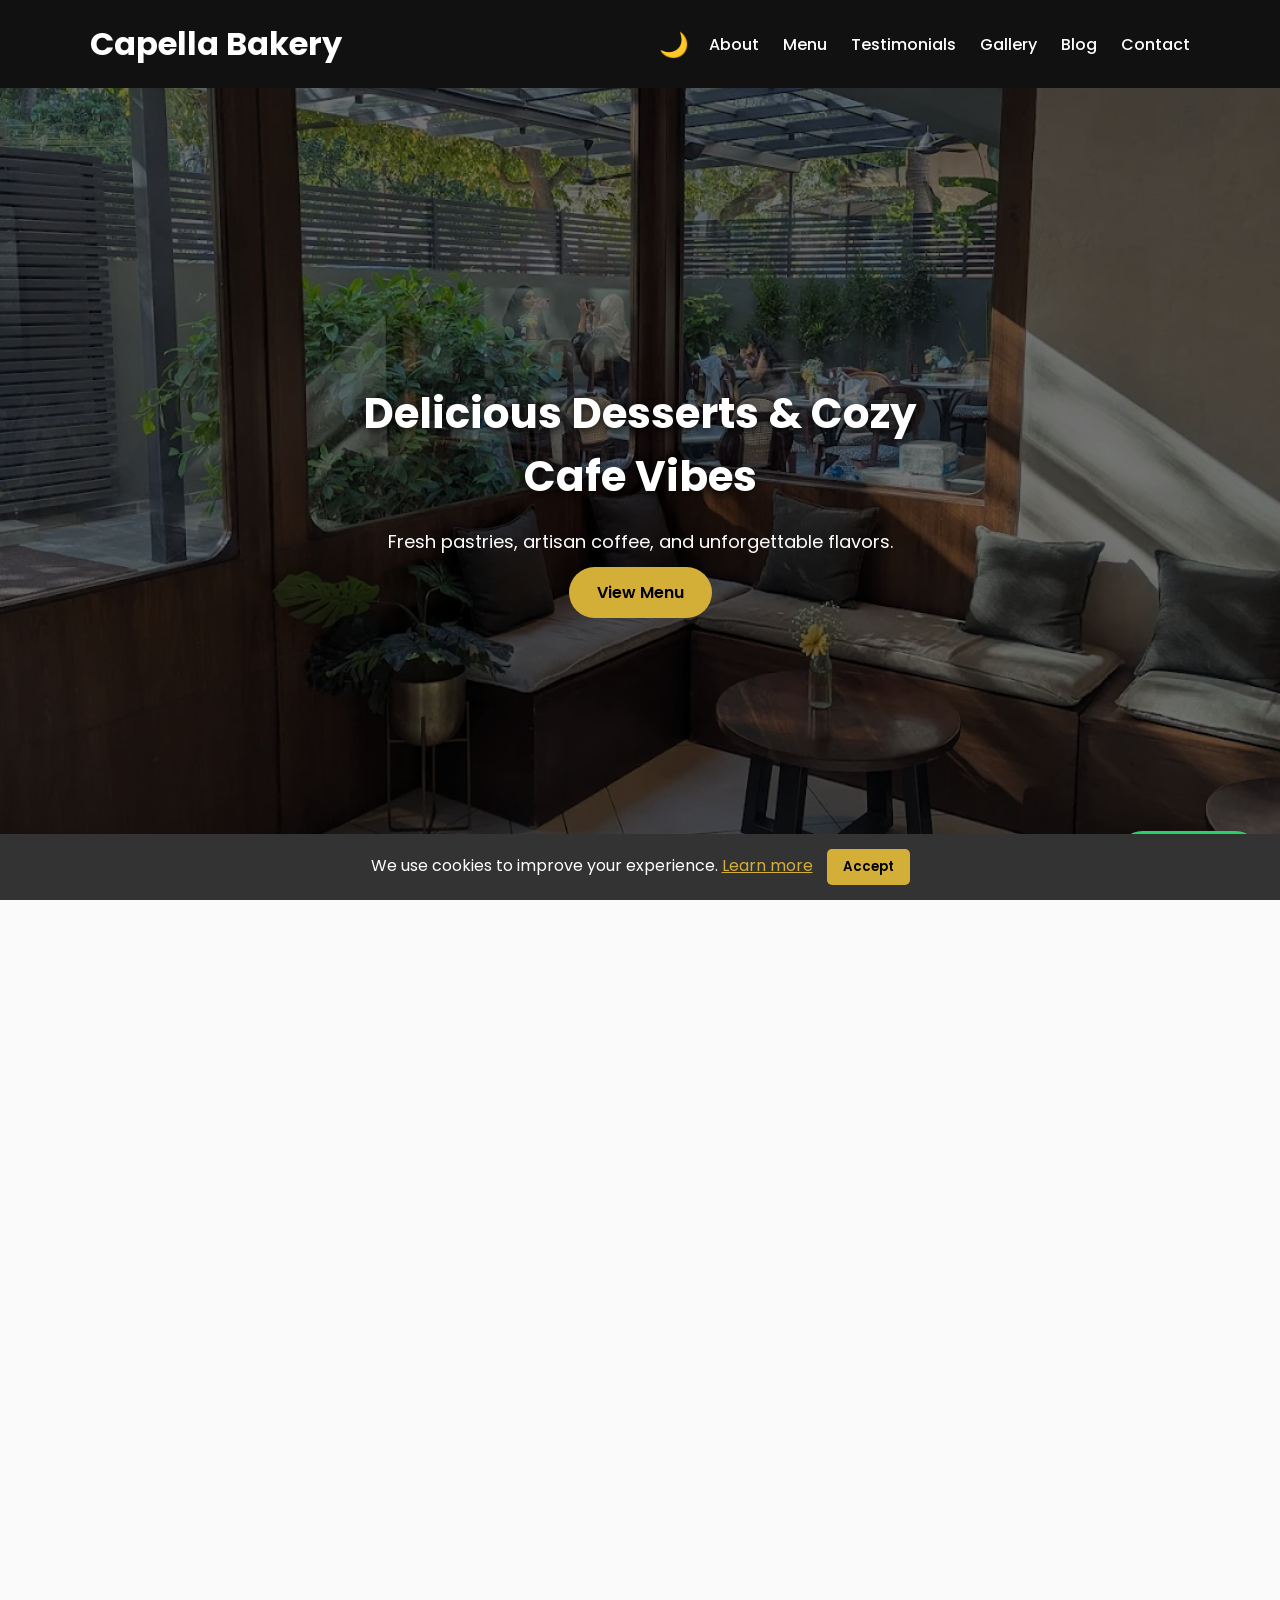
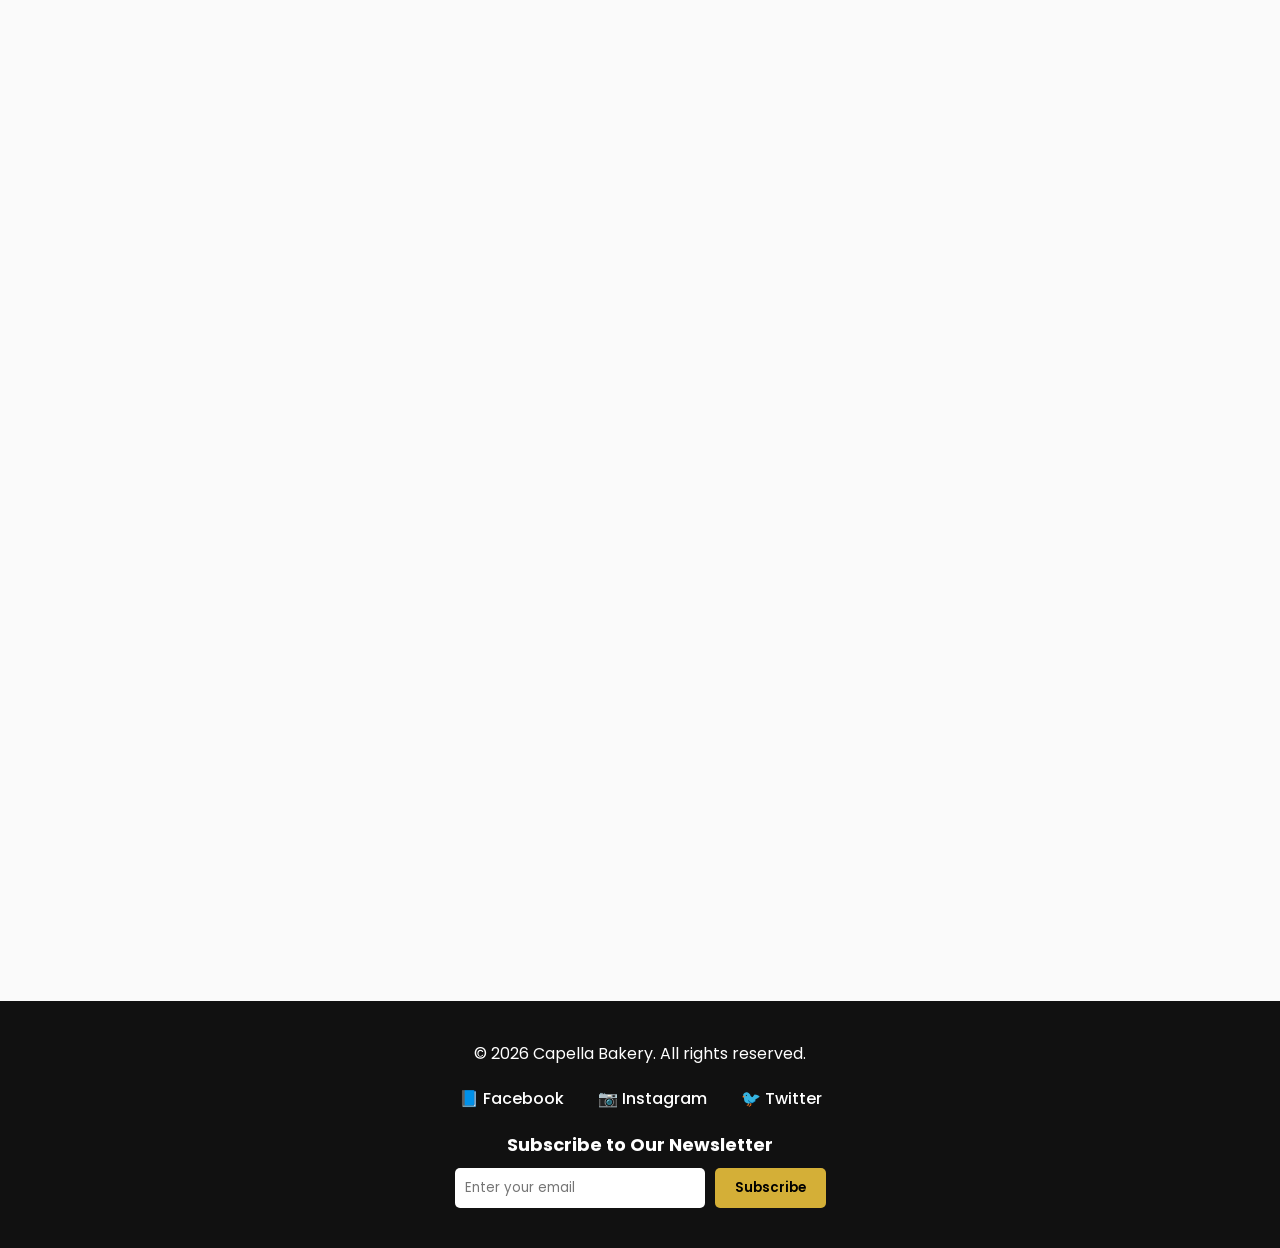
==== index.html @ f68c5090 "Add new images to gallery, update menu/about images, enhance mobile responsiveness for Android/iOS/W" ====
<!DOCTYPE html>
<html lang="en">
<head>

<meta charset="UTF-8">
<meta name="viewport" content="width=device-width, initial-scale=1.0">

<title>Capella Bakery & Cafe</title>

<link rel="stylesheet" href="style.css">

<link href="https://fonts.googleapis.com/css2?family=Poppins:wght@300;400;600&display=swap" rel="stylesheet">

</head>

<body>

<header>

<div class="container">

<h1>Capella Bakery</h1>

<button id="dark-mode-toggle" class="dark-mode-toggle" aria-label="Toggle dark mode">🌙</button>

<nav>
<a href="#about">About</a>
<a href="#menu">Menu</a>
<a href="#testimonials">Testimonials</a>
<a href="#gallery">Gallery</a>
<a href="#blog">Blog</a>
<a href="#contact">Contact</a>
</nav>

</div>

</header>

<section class="hero">

<div class="hero-text">

<h2>Delicious Desserts & Cozy Cafe Vibes</h2>

<p>Fresh pastries, artisan coffee, and unforgettable flavors.</p>

<a href="#menu" class="btn">View Menu</a>

</div>

</section>

<section id="about" class="section fade-in">

<h2>About Us</h2>

<img src="images/macarons.jpg" alt="Our Cozy Cafe" style="width: 100%; max-width: 600px; border-radius: 10px; margin-bottom: 20px;">

<p>
At Capella Bakery we craft fresh pastries, breads and desserts daily.
Our cafe blends premium ingredients with cozy ambience to create a perfect
place for coffee, conversations and sweet moments.
</p>

<div class="stats">
<div class="stat">
<h3 class="counter" data-target="5000">0</h3>
<p>Happy Customers</p>
</div>
<div class="stat">
<h3 class="counter" data-target="100">0</h3>
<p>Menu Items</p>
</div>
<div class="stat">
<h3 class="counter" data-target="5">0</h3>
<p>Years of Excellence</p>
</div>
</div>

</section>

<section id="menu" class="section menu fade-in">

<h2>Popular Items</h2>

<div class="menu-grid">

<div class="item">
<img src="images/redvelvet.jpg" alt="Chocolate Cake" class="menu-img">
<h3>Chocolate Cake</h3>
<p>₹250</p>
</div>

<div class="item">
<img src="images/dessert.jpg" alt="Blueberry Cheesecake" class="menu-img">
<h3>Blueberry Cheesecake</h3>
<p>₹320</p>
</div>

<div class="item">
<img src="images/coffee.jpg (2).webp" alt="Cappuccino" class="menu-img">
<h3>Cappuccino</h3>
<p>₹180</p>
</div>

<div class="item">
<img src="images/cafe.jpg" alt="Butter Croissant" class="menu-img">
<h3>Butter Croissant</h3>
<p>₹150</p>
</div>

</div>

</section>

<section id="testimonials" class="section testimonials fade-in">

<h2>What Our Customers Say</h2>

<div class="testimonials-container">

<div class="testimonial active">
<p>"The best chocolate cake I've ever had! Fresh, delicious, and the service is top-notch."</p>
<h4>- Priya S., Mangalore</h4>
<div class="stars">★★★★★</div>
</div>

<div class="testimonial">
<p>"Love their cappuccino – perfect blend of coffee and ambiance. A must-visit spot!"</p>
<h4>- Rajesh K., Mangalore</h4>
<div class="stars">★★★★★</div>
</div>

<div class="testimonial">
<p>"The croissants are heavenly! Fresh pastries every morning. Highly recommend."</p>
<h4>- Anjali M., Mangalore</h4>
<div class="stars">★★★★★</div>
</div>

</div>

<div class="testimonial-nav">
<button class="prev">‹</button>
<button class="next">›</button>
</div>

</section>

<section id="gallery" class="section gallery fade-in">

<h2>Our Gallery</h2>

<div class="gallery-grid">

<div class="gallery-item">
<img src="images/cafe.jpg" alt="Cafe Interior" class="gallery-img">
</div>

<div class="gallery-item">
<img src="images/dessert.jpg" alt="Delicious Desserts" class="gallery-img">
</div>

<div class="gallery-item">
<img src="images/coffee.jpg (2).webp" alt="Fresh Coffee" class="gallery-img">
</div>

<div class="gallery-item">
<img src="images/hero.jpg" alt="Bakery Exterior" class="gallery-img">
</div>

<div class="gallery-item">
<img src="images/cake1.jpg" alt="Chocolate Cake" class="gallery-img">
</div>

<div class="gallery-item">
<img src="images/macaron1.jpg" alt="Macarons" class="gallery-img">
</div>

<div class="gallery-item">
<img src="images/macarons.jpg" alt="Assorted Macarons" class="gallery-img">
</div>

<div class="gallery-item">
<img src="images/pastel.jpg" alt="Pastel Desserts" class="gallery-img">
</div>

<div class="gallery-item">
<img src="images/redvelvet.jpg" alt="Red Velvet Cake" class="gallery-img">
</div>

</div>

</section>

<section id="blog" class="section blog fade-in">

<h2>Latest Recipes & Tips</h2>

<div class="blog-posts">

<div class="blog-post">
<img src="images/dessert.jpg" alt="Recipe">
<h3>Perfect Chocolate Cake Recipe</h3>
<p>Learn how to bake the moistest chocolate cake at home with our secret tips.</p>
<a href="#" class="btn">Read More</a>
</div>

<div class="blog-post">
<img src="images/coffee.jpg (2).webp" alt="Coffee Tips">
<h3>Brewing the Best Cappuccino</h3>
<p>Master the art of cappuccino making with professional techniques.</p>
<a href="#" class="btn">Read More</a>
</div>

</div>

</section>

<section id="contact" class="section fade-in">

<h2>Visit Us</h2>

<p>Bejai Church Rd, Kodialguttu, Kadri, Mangaluru, Karnataka 575004</p>

<p>Phone: +91 98765 43210 | Email: info@capellabakery.com</p>

<p><strong>Opening Hours:</strong><br>
Mon-Fri: 7:00 AM - 9:00 PM<br>
Sat-Sun: 8:00 AM - 10:00 PM</p>

<div class="contact-form">
<h3>Contact Us</h3>
<form action="#" method="post">
<input type="text" name="name" placeholder="Your Name" required>
<input type="email" name="email" placeholder="Your Email" required>
<textarea name="message" placeholder="Your Message" required></textarea>
<button type="submit">Send Message</button>
</form>
</div>

<div class="reservation">
<h3>Make a Reservation</h3>
<p>Book a table or order ahead via WhatsApp.</p>
<a href="https://wa.me/919876543210?text=Hello%20Capella%20Bakery!%20I%20would%20like%20to%20make%20a%20reservation." class="btn" target="_blank">Reserve Now</a>
</div>

<div class="map">

<iframe
src="https://maps.google.com/maps?q=Capella+Bakery,+Bejai+Church+Rd,+Kodialguttu,+Kadri,+Mangaluru,+Karnataka+575004&t=&z=15&ie=UTF8&iwloc=&output=embed">
</iframe>

</div>

</section>

<footer>

<div class="footer-content">

<p>© 2026 Capella Bakery. All rights reserved.</p>

<div class="social-media">
<a href="#" target="_blank" aria-label="Facebook">📘 Facebook</a>
<a href="#" target="_blank" aria-label="Instagram">📷 Instagram</a>
<a href="#" target="_blank" aria-label="Twitter">🐦 Twitter</a>
</div>

<div class="newsletter">
<h3>Subscribe to Our Newsletter</h3>
<form action="#" method="post">
<input type="email" placeholder="Enter your email" required>
<button type="submit">Subscribe</button>
</form>
</div>

</div>

</footer>

<script src="script.js"></script>

<!-- WhatsApp Button -->
<a href="https://wa.me/919876543210?text=Hello%20Capella%20Bakery!" class="whatsapp-float" target="_blank" aria-label="Contact us on WhatsApp">
  📱 WhatsApp
</a>

<!-- Back to Top Button -->
<button id="back-to-top" class="back-to-top" aria-label="Back to top">↑</button>

<!-- Image Modal -->
<div id="image-modal" class="modal">
<span class="close">&times;</span>
<img class="modal-content" id="modal-img">
</div>

<!-- Cookie Consent -->
<div id="cookie-consent" class="cookie-consent">
<p>We use cookies to improve your experience. <a href="#">Learn more</a></p>
<button id="accept-cookies">Accept</button>
</div>

</body>
</html>
---- style.css ----
*{
margin:0;
padding:0;
box-sizing:border-box;
font-family:'Poppins',sans-serif;
}

body{
background:#fafafa;
color:#222;
}

/* HEADER */

header{
background:#111;
color:white;
padding:20px;
}

.container{
display:flex;
justify-content:space-between;
align-items:center;
max-width:1100px;
margin:auto;
}

nav a{
color:white;
margin-left:20px;
text-decoration:none;
font-weight:500;
}

/* HERO */

.hero{
height:90vh;
background:url("images/hero.jpg") center/cover no-repeat fixed;
display:flex;
align-items:center;
justify-content:center;
text-align:center;
padding:20px;
position:relative;
}

.hero::before{
content:"";
position:absolute;
top:0;
left:0;
width:100%;
height:100%;
background:rgba(0,0,0,0.55);
}

.hero-text{
position:relative;
color:white;
max-width:600px;
}

.hero h2{
font-size:42px;
margin-bottom:20px;
text-shadow:0 3px 10px rgba(0,0,0,0.8);
}

.hero p{
font-size:18px;
margin-bottom:25px;
}

/* BUTTON */

.btn{
background:#d4af37;
color:black;
padding:14px 28px;
border-radius:30px;
text-decoration:none;
font-weight:600;
transition:0.3s;
}

.btn:hover{
background:#c19a2b;
transform:scale(1.05);
}

/* SECTION */

.section{
padding:70px 20px;
text-align:center;
max-width:1000px;
margin:auto;
}

.section h2{
font-size:32px;
margin-bottom:25px;
}

/* STATS */

.stats {
display: flex;
justify-content: space-around;
margin-top: 30px;
flex-wrap: wrap;
}

.stat {
text-align: center;
margin: 10px;
}

.stat h3 {
font-size: 36px;
color: #d4af37;
margin-bottom: 5px;
}

.stat p {
font-weight: 600;
}

/* MENU */

.menu-grid{
display:grid;
grid-template-columns:repeat(auto-fit,minmax(220px,1fr));
gap:20px;
margin-top:20px;
}

.item{
background:white;
padding:25px;
border-radius:10px;
box-shadow:0 6px 20px rgba(0,0,0,0.1);
transition: 0.3s;
}

.item:hover {
transform: translateY(-5px);
box-shadow: 0 10px 30px rgba(0,0,0,0.2);
}

.item img {
width: 100%;
height: 150px;
object-fit: cover;
border-radius: 8px;
margin-bottom: 15px;
cursor: pointer;
}

/* TESTIMONIALS */

.testimonials-container {
position: relative;
overflow: hidden;
height: 200px;
}

.testimonial {
position: absolute;
top: 0;
left: 0;
width: 100%;
opacity: 0;
transform: translateX(100%);
transition: all 0.5s ease;
text-align: center;
}

.testimonial.active {
opacity: 1;
transform: translateX(0);
}

.testimonial p {
font-style: italic;
margin-bottom: 10px;
}

.testimonial h4 {
color: #d4af37;
margin-bottom: 5px;
}

.stars {
color: #ffd700;
font-size: 18px;
}

.testimonial-nav {
text-align: center;
margin-top: 20px;
}

.testimonial-nav button {
background: #d4af37;
color: black;
border: none;
padding: 10px 15px;
margin: 0 5px;
border-radius: 50%;
cursor: pointer;
font-size: 18px;
transition: 0.3s;
}

.testimonial-nav button:hover {
background: #c19a2b;
}

/* MAP */

.map iframe{
width:100%;
height:350px;
border:0;
border-radius:10px;
}

/* CONTACT FORM */

.contact-form {
margin-top: 30px;
background: white;
padding: 20px;
border-radius: 10px;
box-shadow: 0 6px 20px rgba(0,0,0,0.1);
max-width: 500px;
margin-left: auto;
margin-right: auto;
}

.contact-form h3 {
text-align: center;
margin-bottom: 20px;
}

.contact-form form {
display: flex;
flex-direction: column;
gap: 15px;
}

.contact-form input,
.contact-form textarea {
padding: 10px;
border: 1px solid #ddd;
border-radius: 5px;
font-family: inherit;
}

.contact-form textarea {
height: 100px;
resize: vertical;
}

.contact-form button {
background: #d4af37;
color: black;
border: none;
padding: 12px;
border-radius: 5px;
cursor: pointer;
font-weight: 600;
transition: 0.3s;
}

.contact-form button:hover {
background: #c19a2b;
}

/* RESERVATION */

.reservation {
margin-top: 30px;
text-align: center;
background: #f9f9f9;
padding: 20px;
border-radius: 10px;
}

.reservation h3 {
margin-bottom: 10px;
}

.reservation p {
margin-bottom: 15px;
}

/* GALLERY */

.gallery-grid {
display: grid;
grid-template-columns: repeat(auto-fit, minmax(250px, 1fr));
gap: 20px;
margin-top: 20px;
}

.gallery-item {
overflow: hidden;
border-radius: 10px;
box-shadow: 0 6px 20px rgba(0,0,0,0.1);
transition: 0.3s;
}

.gallery-item:hover {
transform: scale(1.05);
}

.gallery-img {
width: 100%;
height: 200px;
object-fit: cover;
cursor: pointer;
}

/* BLOG */

.blog-posts {
display: grid;
grid-template-columns: repeat(auto-fit, minmax(300px, 1fr));
gap: 20px;
margin-top: 20px;
}

.blog-post {
background: white;
border-radius: 10px;
overflow: hidden;
box-shadow: 0 6px 20px rgba(0,0,0,0.1);
transition: 0.3s;
}

.blog-post:hover {
transform: translateY(-5px);
}

.blog-post img {
width: 100%;
height: 150px;
object-fit: cover;
}

.blog-post h3 {
padding: 15px 15px 5px;
margin: 0;
}

.blog-post p {
padding: 0 15px;
color: #666;
}

.blog-post .btn {
margin: 15px;
}

/* ANIMATIONS */

.fade-in {
opacity: 0;
transform: translateY(30px);
transition: opacity 0.6s ease, transform 0.6s ease;
}

.fade-in.visible {
opacity: 1;
transform: translateY(0);
}

/* DARK MODE */

.dark-mode-toggle {
background: none;
border: none;
font-size: 24px;
cursor: pointer;
margin-left: auto;
transition: 0.3s;
}

.dark-mode-toggle:hover {
transform: scale(1.1);
}

body.dark-mode {
background: #222;
color: #f9f9f9;
}

body.dark-mode header {
background: #111;
}

body.dark-mode .item,
body.dark-mode .testimonial,
body.dark-mode .contact-form,
body.dark-mode .reservation {
background: #333;
color: #f9f9f9;
}

body.dark-mode .newsletter {
background: #333;
}

body.dark-mode footer {
background: #111;
}

/* FOOTER */

footer{
background:#111;
color:white;
padding:40px 20px;
margin-top:50px;
}

.footer-content {
max-width: 1000px;
margin: auto;
text-align: center;
}

.social-media {
margin: 20px 0;
}

.social-media a {
color: white;
margin: 0 15px;
text-decoration: none;
font-weight: 500;
transition: 0.3s;
}

.social-media a:hover {
color: #d4af37;
}

.newsletter {
margin-top: 20px;
}

.newsletter h3 {
margin-bottom: 10px;
font-size: 18px;
}

.newsletter form {
display: flex;
justify-content: center;
gap: 10px;
flex-wrap: wrap;
}

.newsletter input {
padding: 10px;
border: none;
border-radius: 5px;
width: 250px;
}

.newsletter button {
background: #d4af37;
color: black;
border: none;
padding: 10px 20px;
border-radius: 5px;
cursor: pointer;
font-weight: 600;
transition: 0.3s;
}

.newsletter button:hover {
background: #c19a2b;
}

/* WHATSAPP BUTTON */

.whatsapp-float {
position: fixed;
bottom: 20px;
right: 20px;
background: #25d366;
color: white;
padding: 12px 16px;
border-radius: 50px;
text-decoration: none;
font-weight: 600;
box-shadow: 0 4px 12px rgba(0,0,0,0.3);
transition: 0.3s;
z-index: 1000;
}

.whatsapp-float:hover {
background: #128c7e;
transform: scale(1.05);
}

/* BACK TO TOP */

.back-to-top {
position: fixed;
bottom: 80px;
right: 20px;
background: #d4af37;
color: black;
border: none;
width: 50px;
height: 50px;
border-radius: 50%;
font-size: 20px;
cursor: pointer;
box-shadow: 0 4px 12px rgba(0,0,0,0.3);
transition: 0.3s;
z-index: 999;
opacity: 0;
visibility: hidden;
}

.back-to-top.show {
opacity: 1;
visibility: visible;
}

.back-to-top:hover {
background: #c19a2b;
transform: scale(1.1);
}

/* IMAGE MODAL */

.modal {
display: none;
position: fixed;
z-index: 1000;
left: 0;
top: 0;
width: 100%;
height: 100%;
background-color: rgba(0,0,0,0.9);
}

.modal-content {
margin: auto;
display: block;
max-width: 90%;
max-height: 90%;
}

.close {
position: absolute;
top: 15px;
right: 35px;
color: #f1f1f1;
font-size: 40px;
font-weight: bold;
cursor: pointer;
}

.close:hover,
.close:focus {
color: #bbb;
}

/* COOKIE CONSENT */

.cookie-consent {
position: fixed;
bottom: 0;
left: 0;
width: 100%;
background: #333;
color: white;
padding: 15px;
text-align: center;
z-index: 1001;
}

.cookie-consent p {
margin: 0;
display: inline;
}

.cookie-consent a {
color: #d4af37;
}

.cookie-consent button {
background: #d4af37;
color: black;
border: none;
padding: 8px 16px;
margin-left: 10px;
border-radius: 5px;
cursor: pointer;
font-weight: 600;
}

.cookie-consent.hide {
display: none;
}

/* MOBILE */

@media(max-width:768px){

.container{
flex-direction:column;
gap:10px;
}

.hero h2{
font-size:28px;
}

.hero{
height:80vh;
}

.whatsapp-float {
bottom: 15px;
right: 15px;
padding: 10px 14px;
font-size: 14px;
}

.back-to-top {
bottom: 70px;
right: 15px;
width: 45px;
height: 45px;
font-size: 18px;
}

/ *   S M A L L   M O B I L E   * / 
 
 @ m e d i a ( m a x - w i d t h : 4 8 0 p x ) { 
 
 . h e r o   h 2 { 
 f o n t - s i z e : 2 4 p x ; 
 } 
 
 . h e r o   p { 
 f o n t - s i z e : 1 6 p x ; 
 } 
 
 . b t n { 
 p a d d i n g : 1 2 p x   2 4 p x ; 
 f o n t - s i z e : 1 4 p x ; 
 } 
 
 . s e c t i o n   h 2 { 
 f o n t - s i z e : 2 8 p x ; 
 } 
 
 . g a l l e r y - g r i d   { 
 g r i d - t e m p l a t e - c o l u m n s :   r e p e a t ( a u t o - f i t ,   m i n m a x ( 1 5 0 p x ,   1 f r ) ) ; 
 g a p :   1 0 p x ; 
 } 
 
 . g a l l e r y - i m g   { 
 h e i g h t :   1 2 0 p x ; 
 } 
 
 }  
 
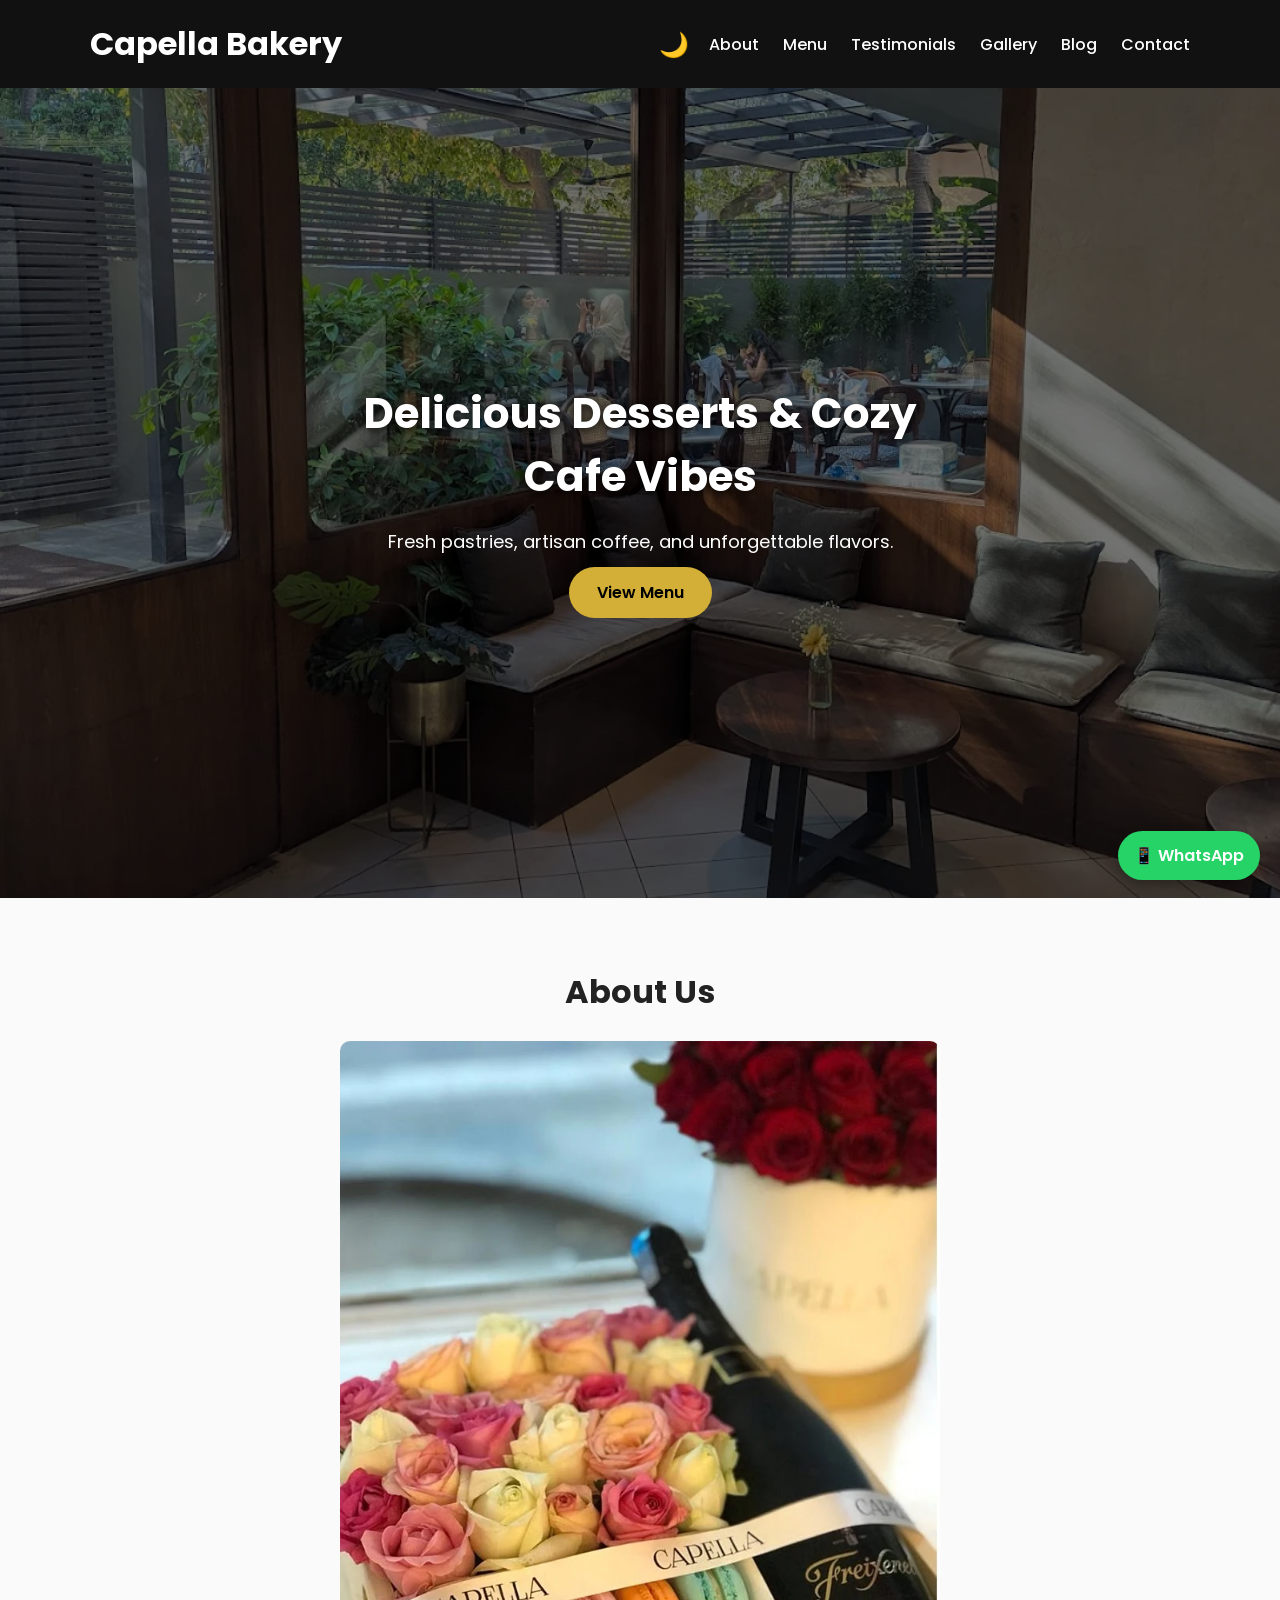
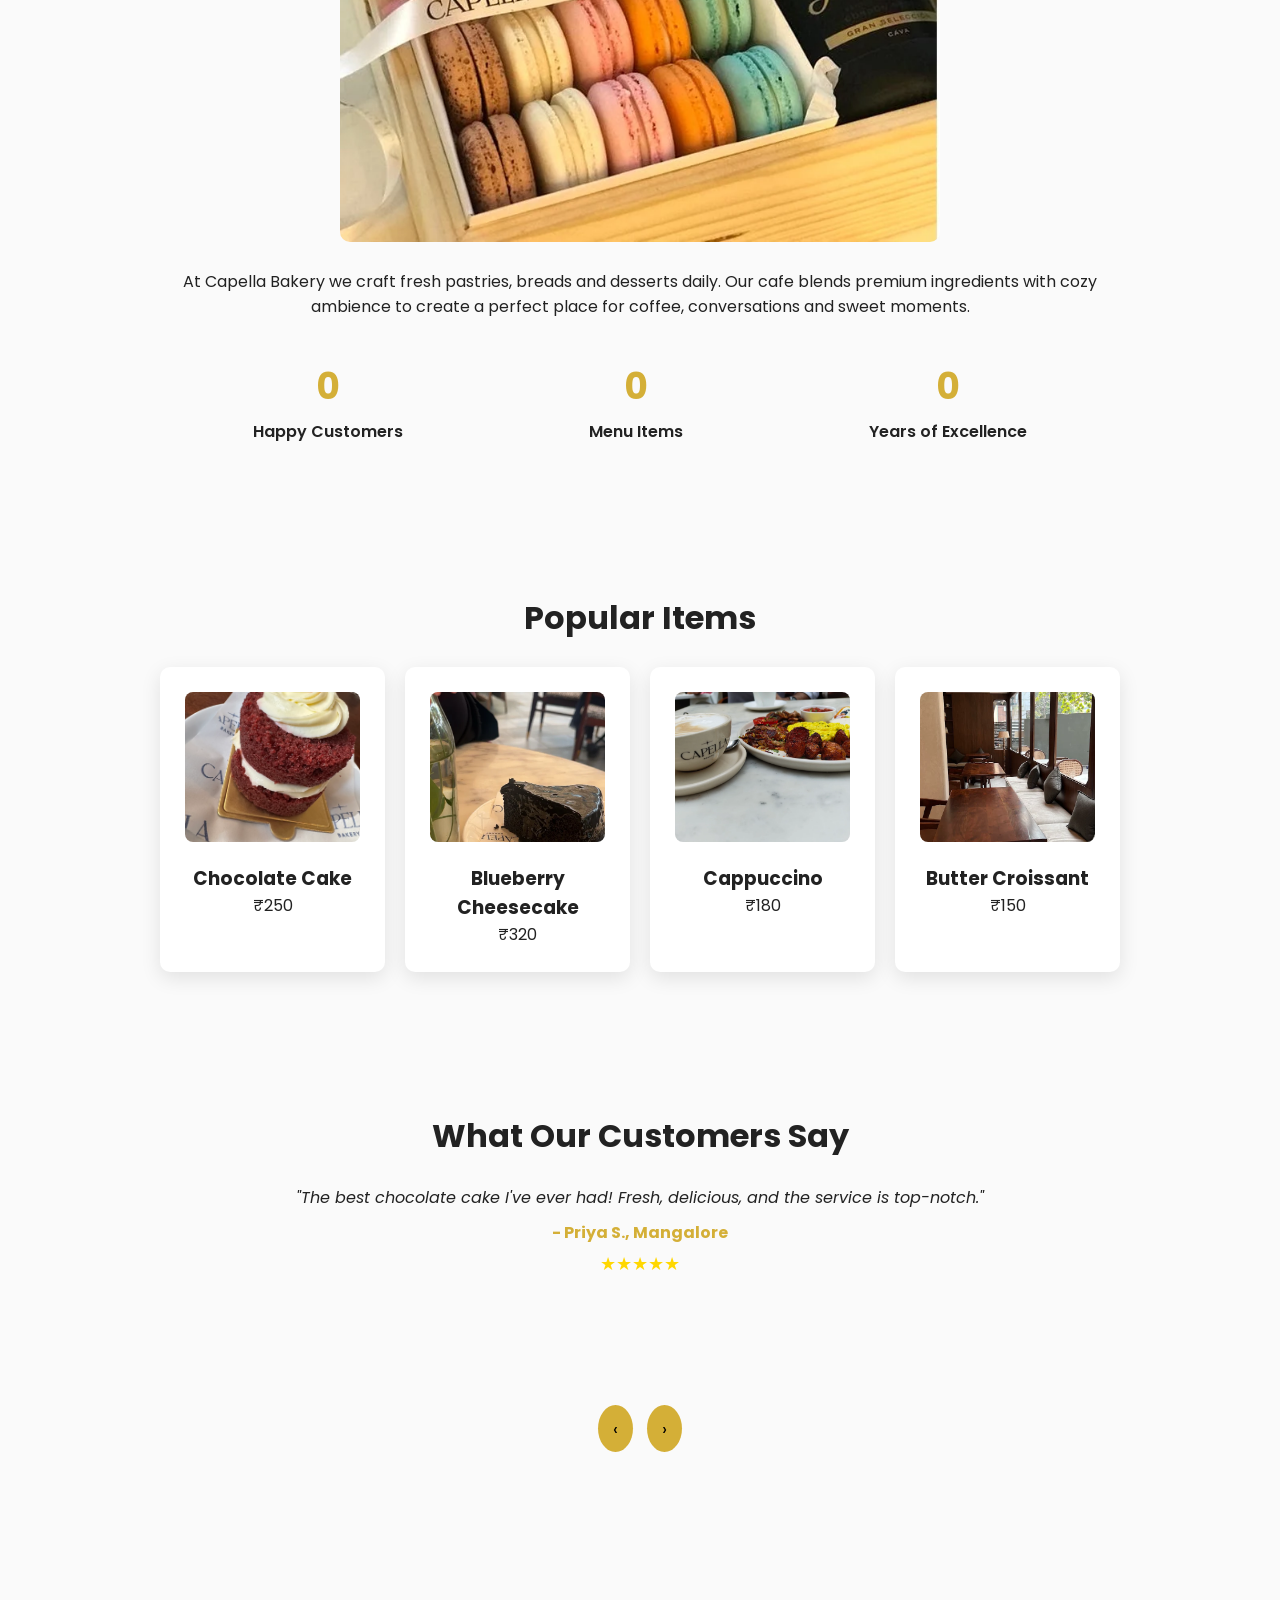
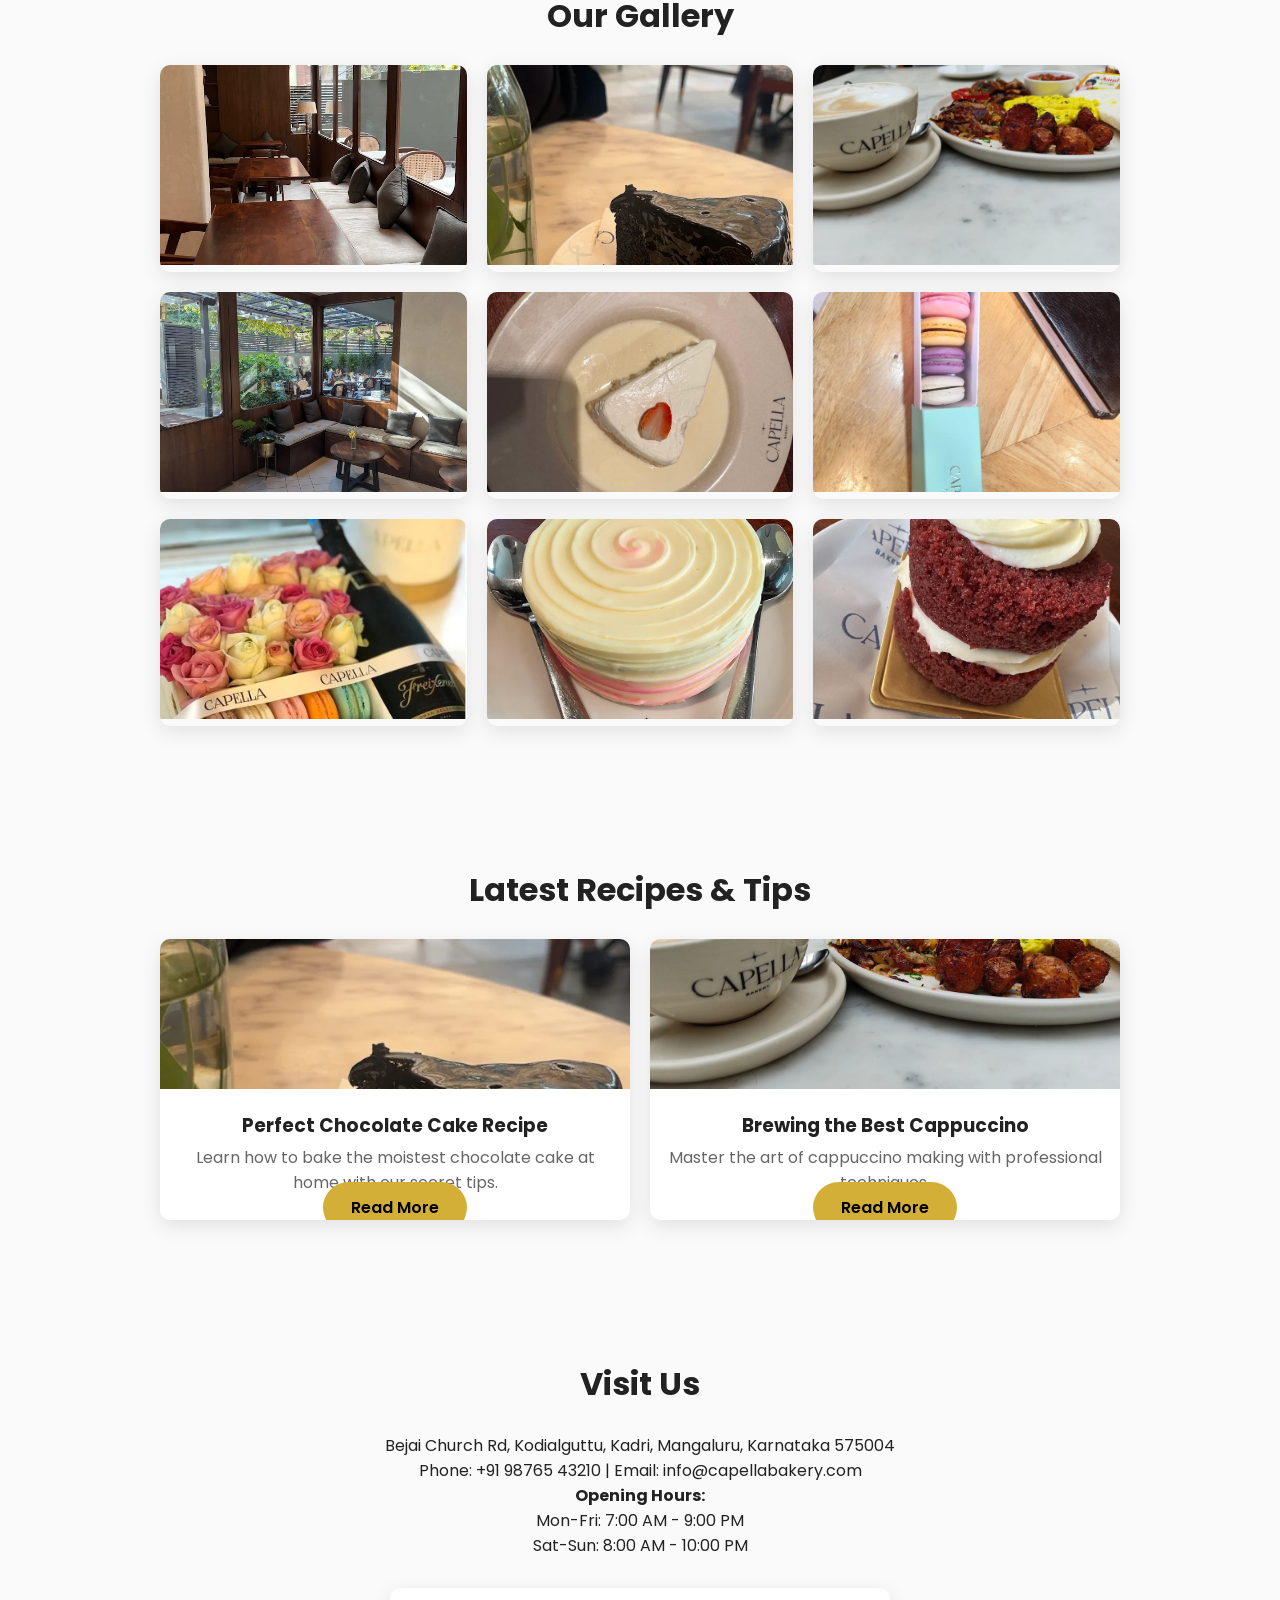
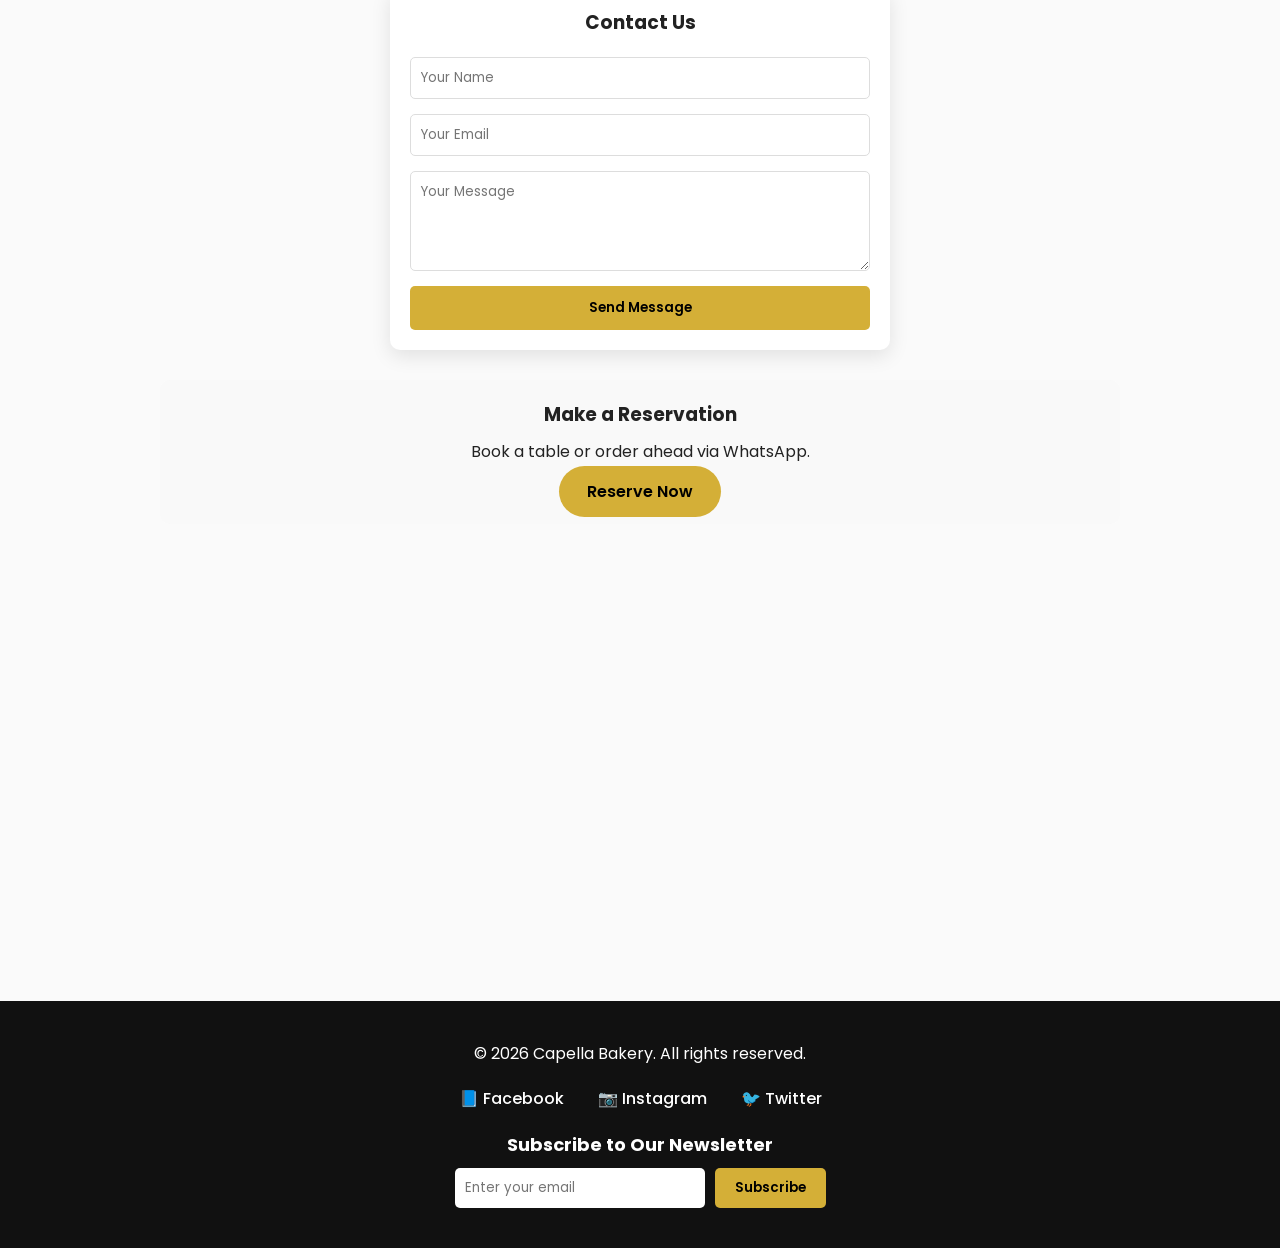
==== commit 776cbd5a: "Make all sections visible from page load, remove cookie banner" ====
--- a/index.html
+++ b/index.html
@@ -294,11 +294,5 @@
 <img class="modal-content" id="modal-img">
 </div>
 
-<!-- Cookie Consent -->
-<div id="cookie-consent" class="cookie-consent">
-<p>We use cookies to improve your experience. <a href="#">Learn more</a></p>
-<button id="accept-cookies">Accept</button>
-</div>
-
 </body>
 </html>
--- a/style.css
+++ b/style.css
@@ -369,8 +369,8 @@
 /* ANIMATIONS */
 
 .fade-in {
-opacity: 0;
-transform: translateY(30px);
+opacity: 1;
+transform: translateY(0);
 transition: opacity 0.6s ease, transform 0.6s ease;
 }
 
@@ -576,44 +576,6 @@
 color: #bbb;
 }
 
-/* COOKIE CONSENT */
-
-.cookie-consent {
-position: fixed;
-bottom: 0;
-left: 0;
-width: 100%;
-background: #333;
-color: white;
-padding: 15px;
-text-align: center;
-z-index: 1001;
-}
-
-.cookie-consent p {
-margin: 0;
-display: inline;
-}
-
-.cookie-consent a {
-color: #d4af37;
-}
-
-.cookie-consent button {
-background: #d4af37;
-color: black;
-border: none;
-padding: 8px 16px;
-margin-left: 10px;
-border-radius: 5px;
-cursor: pointer;
-font-weight: 600;
-}
-
-.cookie-consent.hide {
-display: none;
-}
-
 /* MOBILE */
 
 @media(max-width:768px){
@@ -646,36 +608,36 @@
 font-size: 18px;
 }
 
-/ *   S M A L L   M O B I L E   * / 
- 
- @ m e d i a ( m a x - w i d t h : 4 8 0 p x ) { 
- 
- . h e r o   h 2 { 
- f o n t - s i z e : 2 4 p x ; 
- } 
- 
- . h e r o   p { 
- f o n t - s i z e : 1 6 p x ; 
- } 
- 
- . b t n { 
- p a d d i n g : 1 2 p x   2 4 p x ; 
- f o n t - s i z e : 1 4 p x ; 
- } 
- 
- . s e c t i o n   h 2 { 
- f o n t - s i z e : 2 8 p x ; 
- } 
- 
- . g a l l e r y - g r i d   { 
- g r i d - t e m p l a t e - c o l u m n s :   r e p e a t ( a u t o - f i t ,   m i n m a x ( 1 5 0 p x ,   1 f r ) ) ; 
- g a p :   1 0 p x ; 
- } 
- 
- . g a l l e r y - i m g   { 
- h e i g h t :   1 2 0 p x ; 
- } 
- 
- } - 
+/ *   S M A L L   M O B I L E   * / 
+ 
+ @ m e d i a ( m a x - w i d t h : 4 8 0 p x ) { 
+ 
+ . h e r o   h 2 { 
+ f o n t - s i z e : 2 4 p x ; 
+ } 
+ 
+ . h e r o   p { 
+ f o n t - s i z e : 1 6 p x ; 
+ } 
+ 
+ . b t n { 
+ p a d d i n g : 1 2 p x   2 4 p x ; 
+ f o n t - s i z e : 1 4 p x ; 
+ } 
+ 
+ . s e c t i o n   h 2 { 
+ f o n t - s i z e : 2 8 p x ; 
+ } 
+ 
+ . g a l l e r y - g r i d   { 
+ g r i d - t e m p l a t e - c o l u m n s :   r e p e a t ( a u t o - f i t ,   m i n m a x ( 1 5 0 p x ,   1 f r ) ) ; 
+ g a p :   1 0 p x ; 
+ } 
+ 
+ . g a l l e r y - i m g   { 
+ h e i g h t :   1 2 0 p x ; 
+ } 
+ 
+ } 
+ 
  
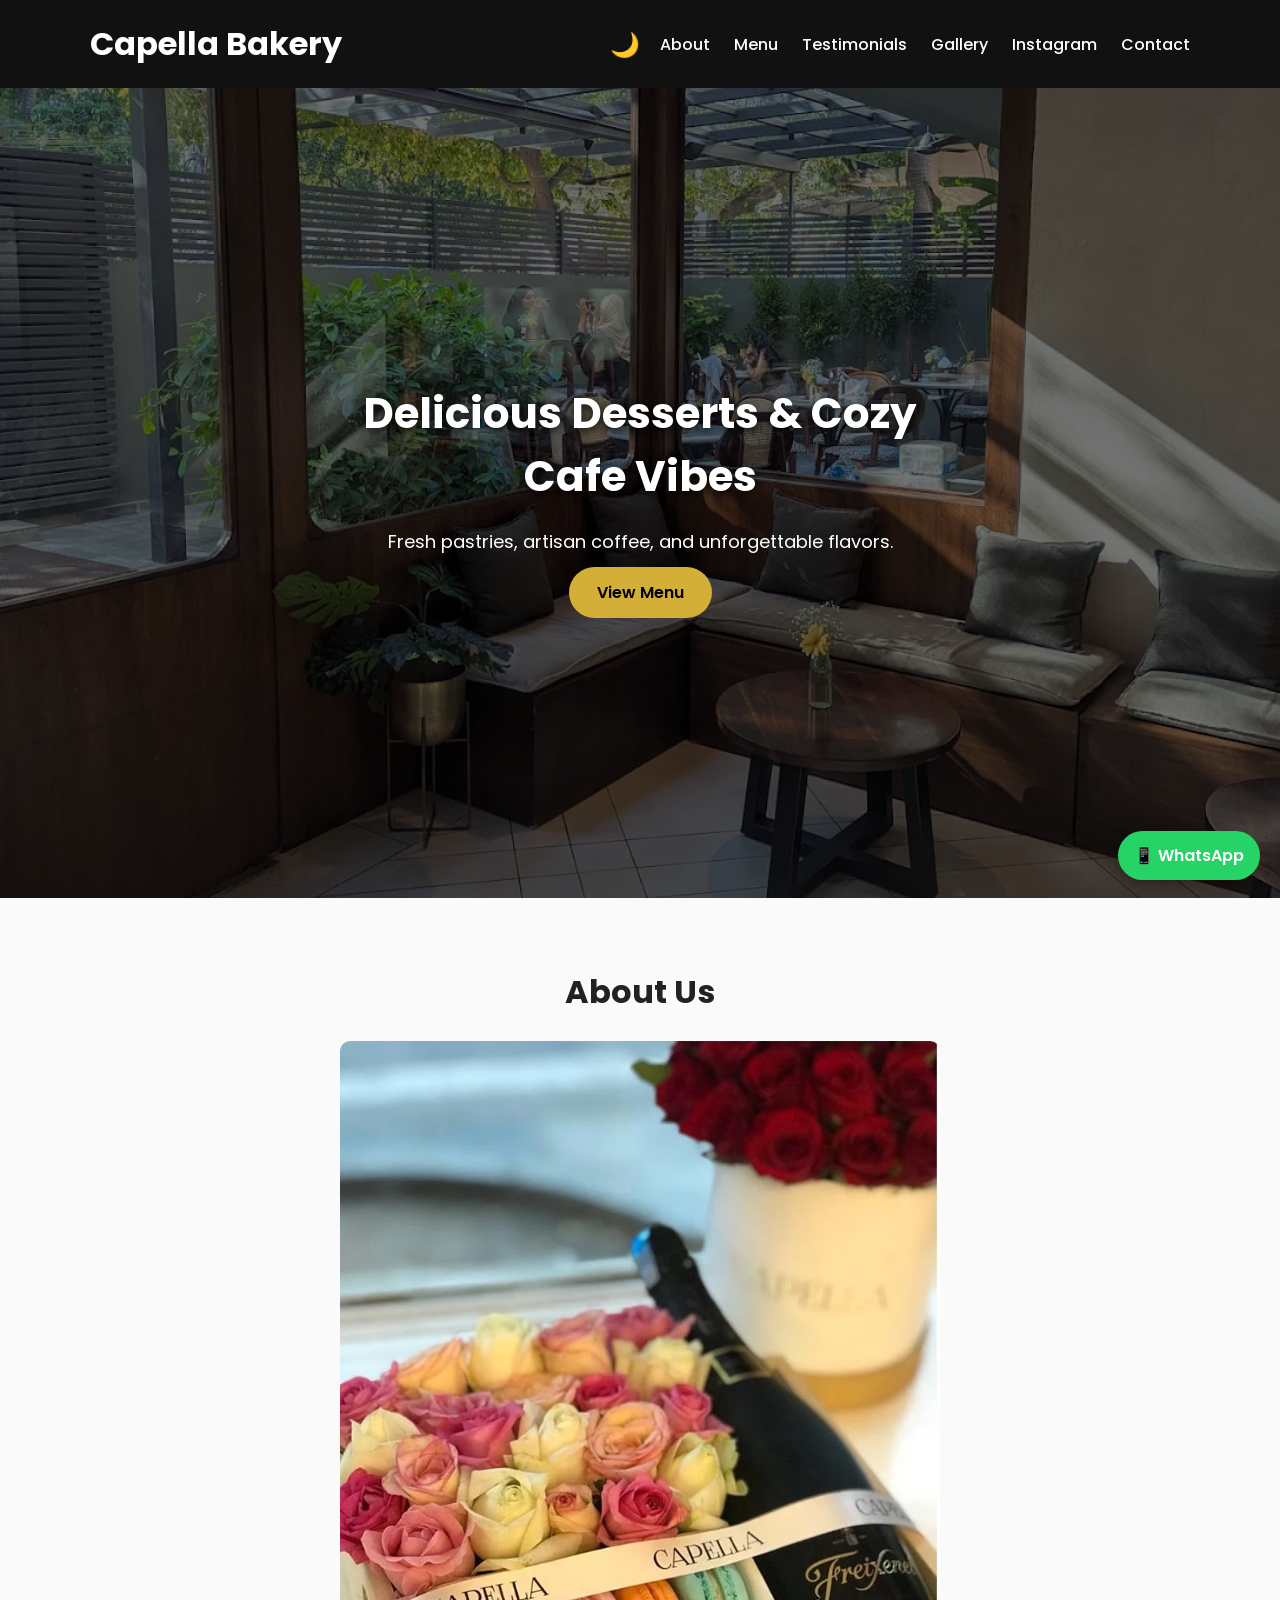
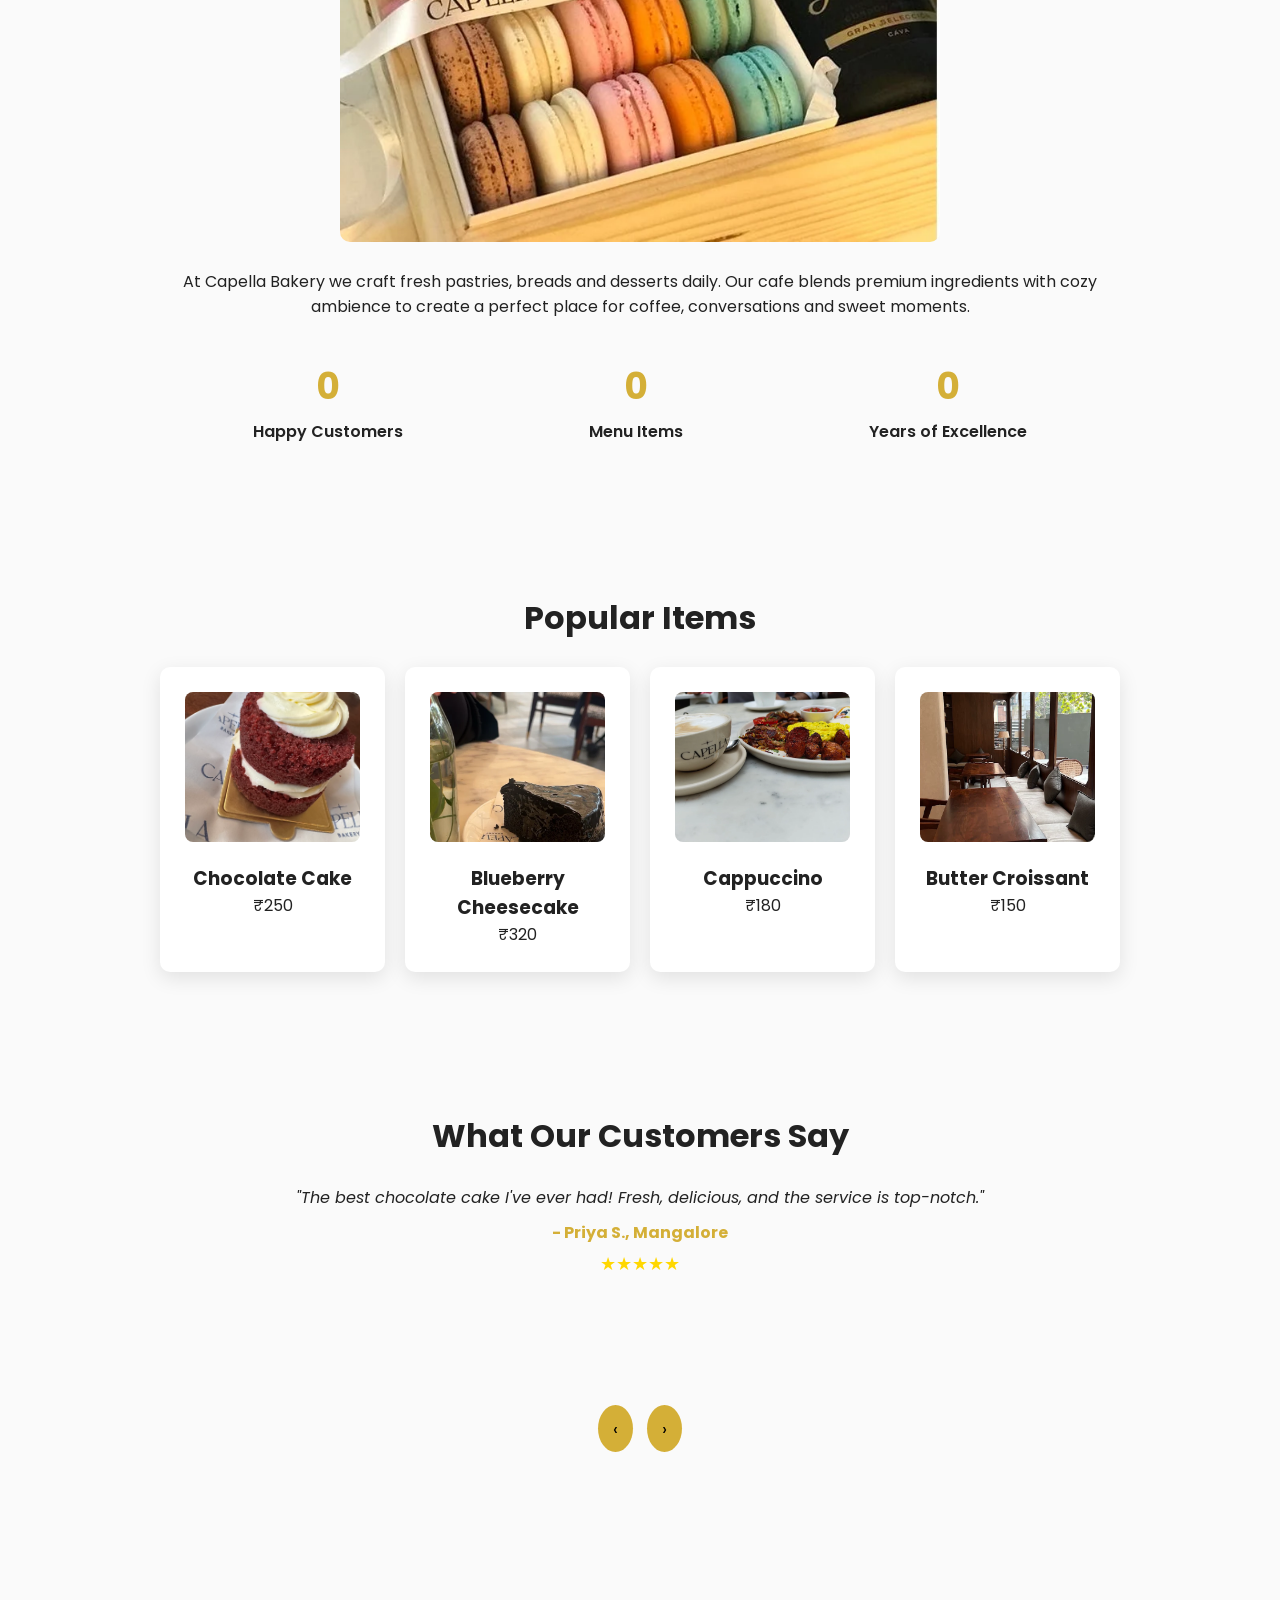
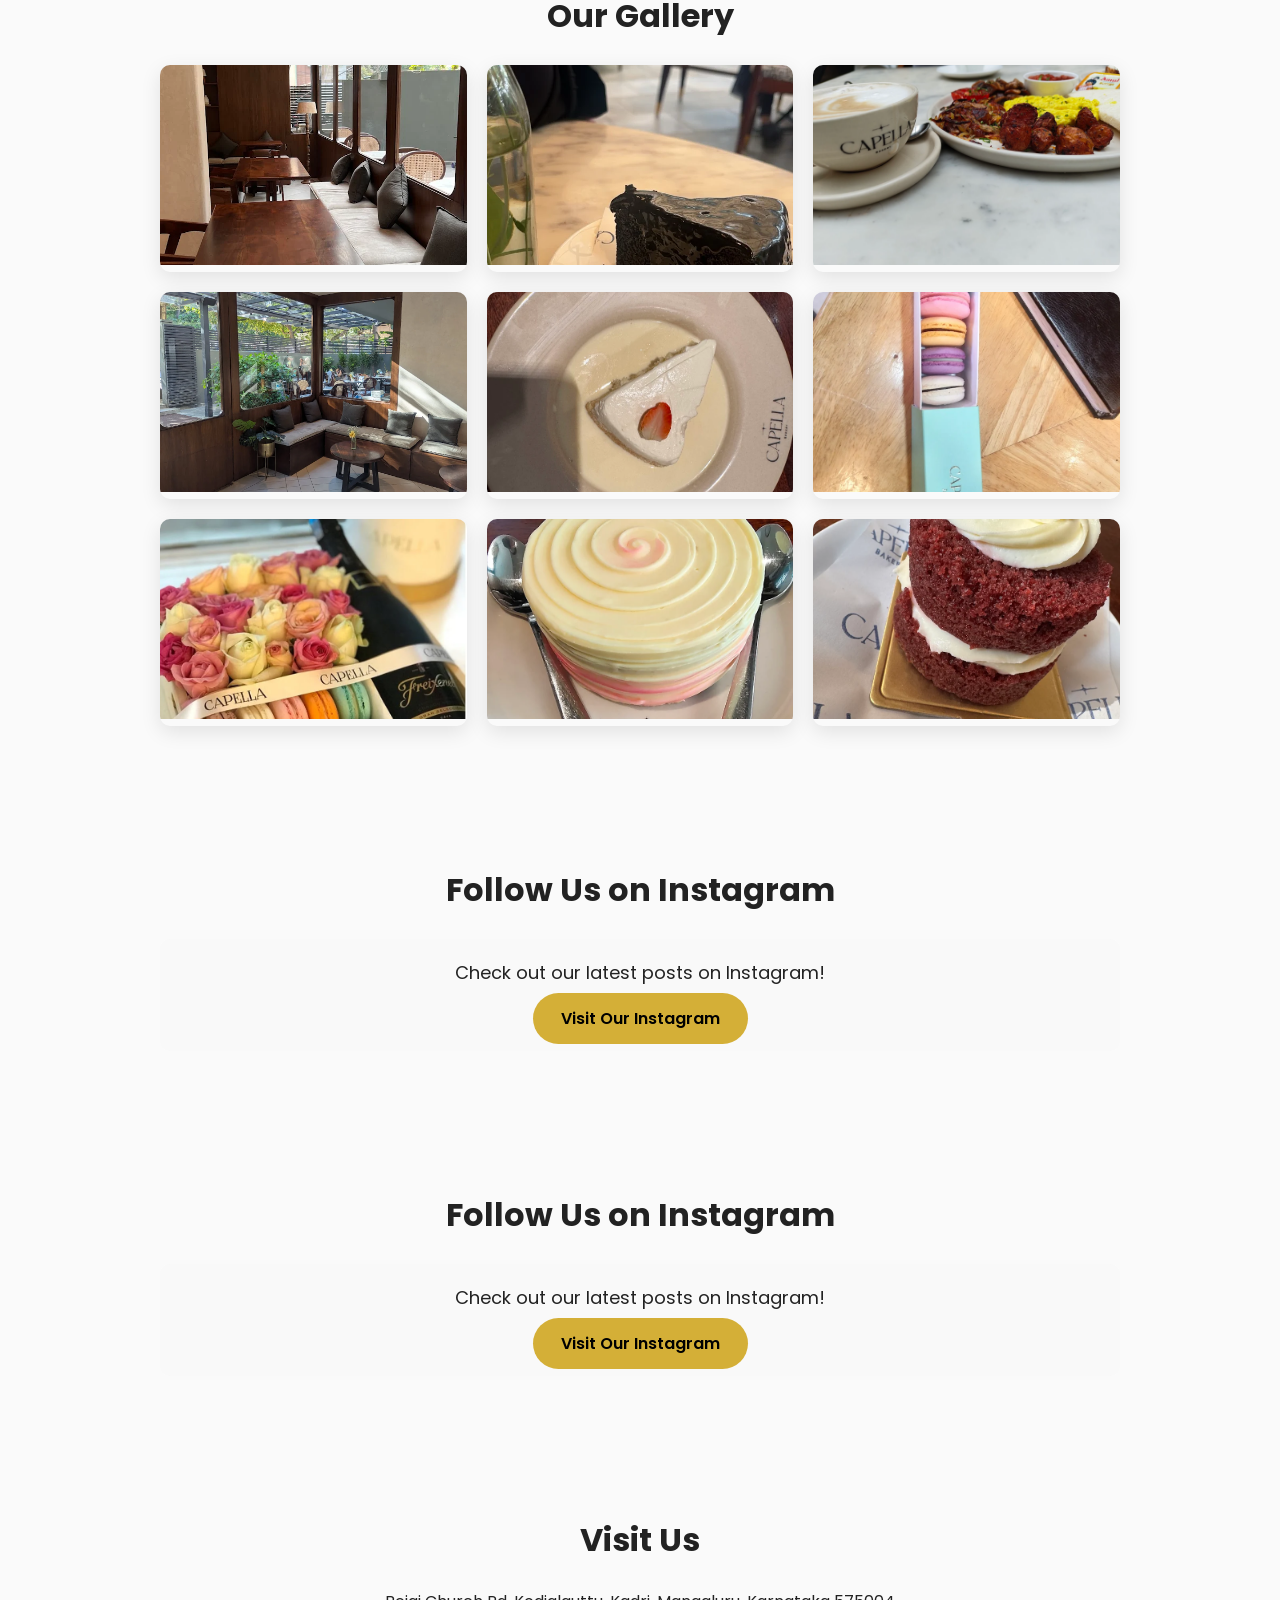
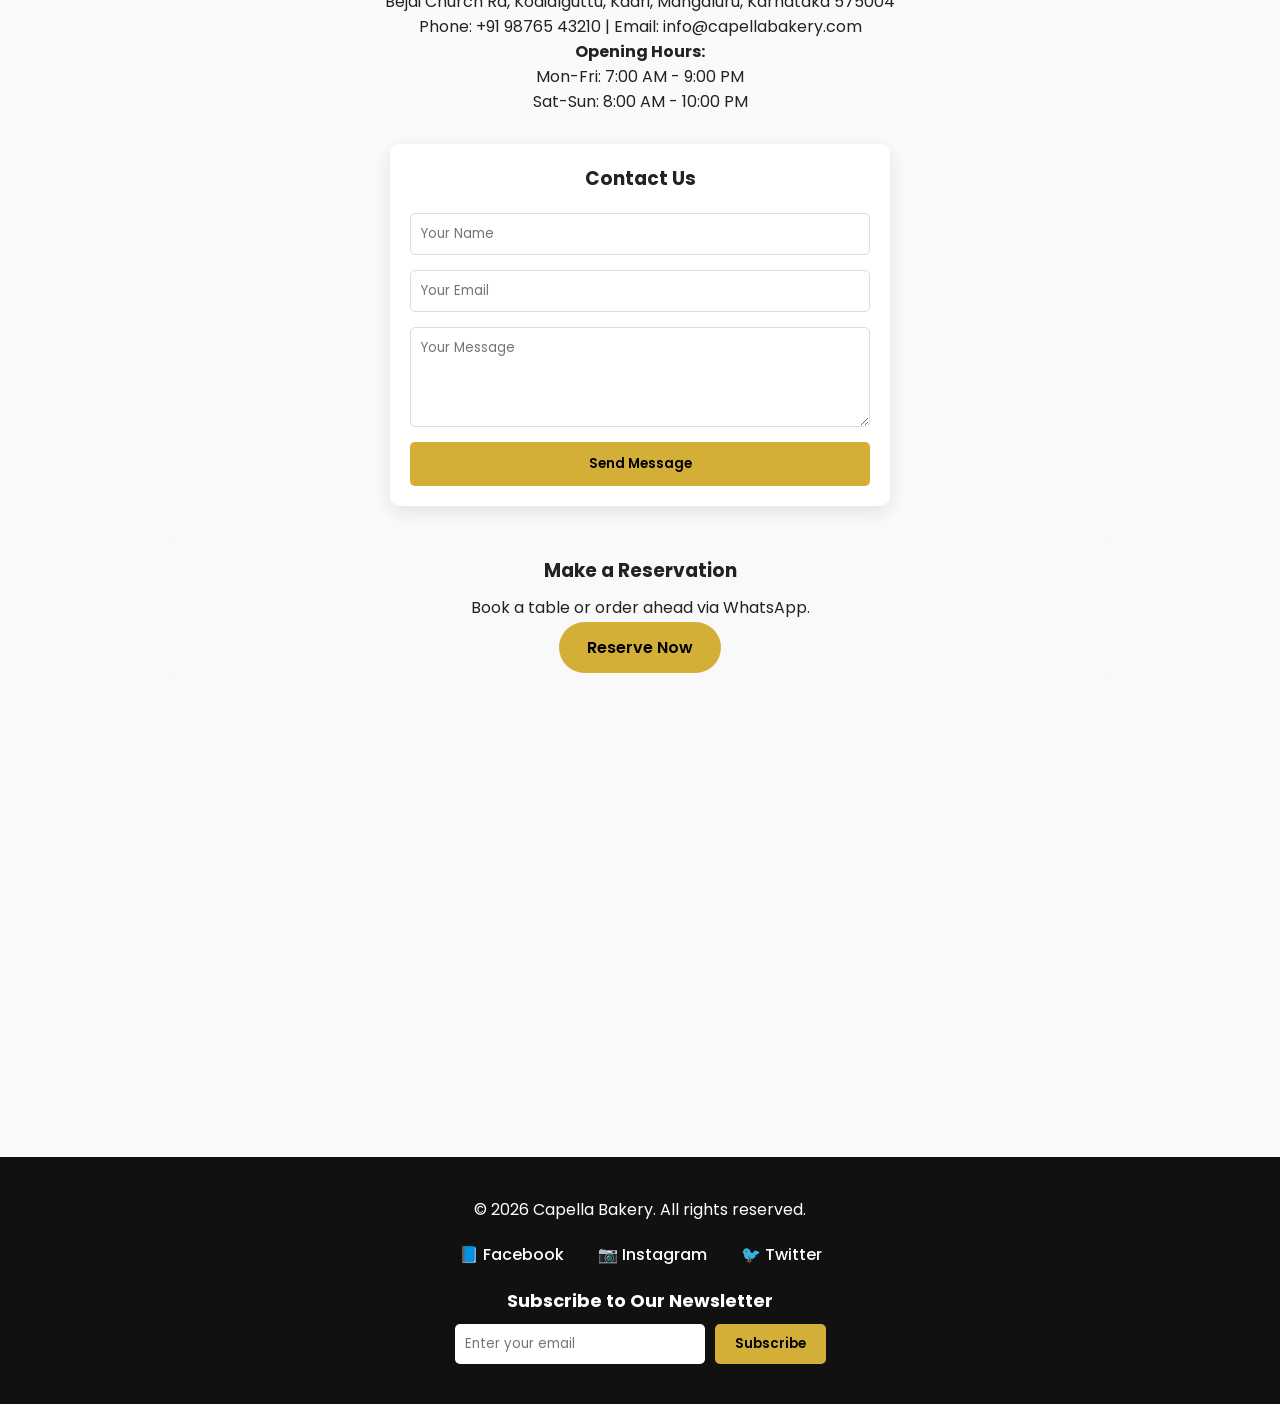
==== commit 93692c8c: "Fix testimonials slider for mobile, add real Facebook/Instagram links, add Instagram section" ====
--- a/index.html
+++ b/index.html
@@ -28,7 +28,7 @@
 <a href="#menu">Menu</a>
 <a href="#testimonials">Testimonials</a>
 <a href="#gallery">Gallery</a>
-<a href="#blog">Blog</a>
+<a href="#instagram">Instagram</a>
 <a href="#contact">Contact</a>
 </nav>
 
@@ -191,27 +191,25 @@
 </div>
 
 </section>
-
-<section id="blog" class="section blog fade-in">
-
-<h2>Latest Recipes & Tips</h2>
-
-<div class="blog-posts">
-
-<div class="blog-post">
-<img src="images/dessert.jpg" alt="Recipe">
-<h3>Perfect Chocolate Cake Recipe</h3>
-<p>Learn how to bake the moistest chocolate cake at home with our secret tips.</p>
-<a href="#" class="btn">Read More</a>
-</div>
-
-<div class="blog-post">
-<img src="images/coffee.jpg (2).webp" alt="Coffee Tips">
-<h3>Brewing the Best Cappuccino</h3>
-<p>Master the art of cappuccino making with professional techniques.</p>
-<a href="#" class="btn">Read More</a>
-</div>
-
+<section id="instagram" class="section instagram fade-in">
+
+<h2>Follow Us on Instagram</h2>
+
+<div class="instagram-embed">
+<!-- Instagram embed code would go here -->
+<p>Check out our latest posts on Instagram!</p>
+<a href="https://www.instagram.com/capella.bakery/" target="_blank" class="btn">Visit Our Instagram</a>
+</div>
+
+</section>
+<section id="instagram" class="section instagram fade-in">
+
+<h2>Follow Us on Instagram</h2>
+
+<div class="instagram-embed">
+<!-- Instagram embed code would go here -->
+<p>Check out our latest posts on Instagram!</p>
+<a href="https://www.instagram.com/capella.bakery/" target="_blank" class="btn">Visit Our Instagram</a>
 </div>
 
 </section>
@@ -261,8 +259,8 @@
 <p>© 2026 Capella Bakery. All rights reserved.</p>
 
 <div class="social-media">
-<a href="#" target="_blank" aria-label="Facebook">📘 Facebook</a>
-<a href="#" target="_blank" aria-label="Instagram">📷 Instagram</a>
+<a href="https://www.facebook.com/TheCapellaPatisserie/" target="_blank" aria-label="Facebook">📘 Facebook</a>
+<a href="https://www.instagram.com/capella.bakery/" target="_blank" aria-label="Instagram">📷 Instagram</a>
 <a href="#" target="_blank" aria-label="Twitter">🐦 Twitter</a>
 </div>
 
--- a/style.css
+++ b/style.css
@@ -1,643 +1,644 @@
-*{
-margin:0;
-padding:0;
-box-sizing:border-box;
-font-family:'Poppins',sans-serif;
-}
-
-body{
-background:#fafafa;
-color:#222;
-}
-
-/* HEADER */
-
-header{
-background:#111;
-color:white;
-padding:20px;
-}
-
-.container{
-display:flex;
-justify-content:space-between;
-align-items:center;
-max-width:1100px;
-margin:auto;
-}
-
-nav a{
-color:white;
-margin-left:20px;
-text-decoration:none;
-font-weight:500;
-}
-
-/* HERO */
-
-.hero{
-height:90vh;
-background:url("images/hero.jpg") center/cover no-repeat fixed;
-display:flex;
-align-items:center;
-justify-content:center;
-text-align:center;
-padding:20px;
-position:relative;
-}
-
-.hero::before{
-content:"";
-position:absolute;
-top:0;
-left:0;
-width:100%;
-height:100%;
-background:rgba(0,0,0,0.55);
-}
-
-.hero-text{
-position:relative;
-color:white;
-max-width:600px;
-}
-
-.hero h2{
-font-size:42px;
-margin-bottom:20px;
-text-shadow:0 3px 10px rgba(0,0,0,0.8);
-}
-
-.hero p{
-font-size:18px;
-margin-bottom:25px;
-}
-
-/* BUTTON */
-
-.btn{
-background:#d4af37;
-color:black;
-padding:14px 28px;
-border-radius:30px;
-text-decoration:none;
-font-weight:600;
-transition:0.3s;
-}
-
-.btn:hover{
-background:#c19a2b;
-transform:scale(1.05);
-}
-
-/* SECTION */
-
-.section{
-padding:70px 20px;
-text-align:center;
-max-width:1000px;
-margin:auto;
-}
-
-.section h2{
-font-size:32px;
-margin-bottom:25px;
-}
-
-/* STATS */
-
-.stats {
-display: flex;
-justify-content: space-around;
-margin-top: 30px;
-flex-wrap: wrap;
-}
-
-.stat {
-text-align: center;
-margin: 10px;
-}
-
-.stat h3 {
-font-size: 36px;
-color: #d4af37;
-margin-bottom: 5px;
-}
-
-.stat p {
-font-weight: 600;
-}
-
-/* MENU */
-
-.menu-grid{
-display:grid;
-grid-template-columns:repeat(auto-fit,minmax(220px,1fr));
-gap:20px;
-margin-top:20px;
-}
-
-.item{
-background:white;
-padding:25px;
-border-radius:10px;
-box-shadow:0 6px 20px rgba(0,0,0,0.1);
-transition: 0.3s;
-}
-
-.item:hover {
-transform: translateY(-5px);
-box-shadow: 0 10px 30px rgba(0,0,0,0.2);
-}
-
-.item img {
-width: 100%;
-height: 150px;
-object-fit: cover;
-border-radius: 8px;
-margin-bottom: 15px;
-cursor: pointer;
-}
-
-/* TESTIMONIALS */
-
-.testimonials-container {
-position: relative;
-overflow: hidden;
-height: 200px;
-}
-
-.testimonial {
-position: absolute;
-top: 0;
-left: 0;
-width: 100%;
-opacity: 0;
-transform: translateX(100%);
-transition: all 0.5s ease;
-text-align: center;
-}
-
-.testimonial.active {
-opacity: 1;
-transform: translateX(0);
-}
-
-.testimonial p {
-font-style: italic;
-margin-bottom: 10px;
-}
-
-.testimonial h4 {
-color: #d4af37;
-margin-bottom: 5px;
-}
-
-.stars {
-color: #ffd700;
-font-size: 18px;
-}
-
-.testimonial-nav {
-text-align: center;
-margin-top: 20px;
-}
-
-.testimonial-nav button {
-background: #d4af37;
-color: black;
-border: none;
-padding: 10px 15px;
-margin: 0 5px;
-border-radius: 50%;
-cursor: pointer;
-font-size: 18px;
-transition: 0.3s;
-}
-
-.testimonial-nav button:hover {
-background: #c19a2b;
-}
-
-/* MAP */
-
-.map iframe{
-width:100%;
-height:350px;
-border:0;
-border-radius:10px;
-}
-
-/* CONTACT FORM */
-
-.contact-form {
-margin-top: 30px;
-background: white;
-padding: 20px;
-border-radius: 10px;
-box-shadow: 0 6px 20px rgba(0,0,0,0.1);
-max-width: 500px;
-margin-left: auto;
-margin-right: auto;
-}
-
-.contact-form h3 {
-text-align: center;
-margin-bottom: 20px;
-}
-
-.contact-form form {
-display: flex;
-flex-direction: column;
-gap: 15px;
-}
-
-.contact-form input,
-.contact-form textarea {
-padding: 10px;
-border: 1px solid #ddd;
-border-radius: 5px;
-font-family: inherit;
-}
-
-.contact-form textarea {
-height: 100px;
-resize: vertical;
-}
-
-.contact-form button {
-background: #d4af37;
-color: black;
-border: none;
-padding: 12px;
-border-radius: 5px;
-cursor: pointer;
-font-weight: 600;
-transition: 0.3s;
-}
-
-.contact-form button:hover {
-background: #c19a2b;
-}
-
-/* RESERVATION */
-
-.reservation {
-margin-top: 30px;
-text-align: center;
-background: #f9f9f9;
-padding: 20px;
-border-radius: 10px;
-}
-
-.reservation h3 {
-margin-bottom: 10px;
-}
-
-.reservation p {
-margin-bottom: 15px;
-}
-
-/* GALLERY */
-
-.gallery-grid {
-display: grid;
-grid-template-columns: repeat(auto-fit, minmax(250px, 1fr));
-gap: 20px;
-margin-top: 20px;
-}
-
-.gallery-item {
-overflow: hidden;
-border-radius: 10px;
-box-shadow: 0 6px 20px rgba(0,0,0,0.1);
-transition: 0.3s;
-}
-
-.gallery-item:hover {
-transform: scale(1.05);
-}
-
-.gallery-img {
-width: 100%;
-height: 200px;
-object-fit: cover;
-cursor: pointer;
-}
-
-/* BLOG */
-
-.blog-posts {
-display: grid;
-grid-template-columns: repeat(auto-fit, minmax(300px, 1fr));
-gap: 20px;
-margin-top: 20px;
-}
-
-.blog-post {
-background: white;
-border-radius: 10px;
-overflow: hidden;
-box-shadow: 0 6px 20px rgba(0,0,0,0.1);
-transition: 0.3s;
-}
-
-.blog-post:hover {
-transform: translateY(-5px);
-}
-
-.blog-post img {
-width: 100%;
-height: 150px;
-object-fit: cover;
-}
-
-.blog-post h3 {
-padding: 15px 15px 5px;
-margin: 0;
-}
-
-.blog-post p {
-padding: 0 15px;
-color: #666;
-}
-
-.blog-post .btn {
-margin: 15px;
-}
-
-/* ANIMATIONS */
-
-.fade-in {
-opacity: 1;
-transform: translateY(0);
-transition: opacity 0.6s ease, transform 0.6s ease;
-}
-
-.fade-in.visible {
-opacity: 1;
-transform: translateY(0);
-}
-
-/* DARK MODE */
-
-.dark-mode-toggle {
-background: none;
-border: none;
-font-size: 24px;
-cursor: pointer;
-margin-left: auto;
-transition: 0.3s;
-}
-
-.dark-mode-toggle:hover {
-transform: scale(1.1);
-}
-
-body.dark-mode {
-background: #222;
-color: #f9f9f9;
-}
-
-body.dark-mode header {
-background: #111;
-}
-
-body.dark-mode .item,
-body.dark-mode .testimonial,
-body.dark-mode .contact-form,
-body.dark-mode .reservation {
-background: #333;
-color: #f9f9f9;
-}
-
-body.dark-mode .newsletter {
-background: #333;
-}
-
-body.dark-mode footer {
-background: #111;
-}
-
-/* FOOTER */
-
-footer{
-background:#111;
-color:white;
-padding:40px 20px;
-margin-top:50px;
-}
-
-.footer-content {
-max-width: 1000px;
-margin: auto;
-text-align: center;
-}
-
-.social-media {
-margin: 20px 0;
-}
-
-.social-media a {
-color: white;
-margin: 0 15px;
-text-decoration: none;
-font-weight: 500;
-transition: 0.3s;
-}
-
-.social-media a:hover {
-color: #d4af37;
-}
-
-.newsletter {
-margin-top: 20px;
-}
-
-.newsletter h3 {
-margin-bottom: 10px;
-font-size: 18px;
-}
-
-.newsletter form {
-display: flex;
-justify-content: center;
-gap: 10px;
-flex-wrap: wrap;
-}
-
-.newsletter input {
-padding: 10px;
-border: none;
-border-radius: 5px;
-width: 250px;
-}
-
-.newsletter button {
-background: #d4af37;
-color: black;
-border: none;
-padding: 10px 20px;
-border-radius: 5px;
-cursor: pointer;
-font-weight: 600;
-transition: 0.3s;
-}
-
-.newsletter button:hover {
-background: #c19a2b;
-}
-
-/* WHATSAPP BUTTON */
-
-.whatsapp-float {
-position: fixed;
-bottom: 20px;
-right: 20px;
-background: #25d366;
-color: white;
-padding: 12px 16px;
-border-radius: 50px;
-text-decoration: none;
-font-weight: 600;
-box-shadow: 0 4px 12px rgba(0,0,0,0.3);
-transition: 0.3s;
-z-index: 1000;
-}
-
-.whatsapp-float:hover {
-background: #128c7e;
-transform: scale(1.05);
-}
-
-/* BACK TO TOP */
-
-.back-to-top {
-position: fixed;
-bottom: 80px;
-right: 20px;
-background: #d4af37;
-color: black;
-border: none;
-width: 50px;
-height: 50px;
-border-radius: 50%;
-font-size: 20px;
-cursor: pointer;
-box-shadow: 0 4px 12px rgba(0,0,0,0.3);
-transition: 0.3s;
-z-index: 999;
-opacity: 0;
-visibility: hidden;
-}
-
-.back-to-top.show {
-opacity: 1;
-visibility: visible;
-}
-
-.back-to-top:hover {
-background: #c19a2b;
-transform: scale(1.1);
-}
-
-/* IMAGE MODAL */
-
-.modal {
-display: none;
-position: fixed;
-z-index: 1000;
-left: 0;
-top: 0;
-width: 100%;
-height: 100%;
-background-color: rgba(0,0,0,0.9);
-}
-
-.modal-content {
-margin: auto;
-display: block;
-max-width: 90%;
-max-height: 90%;
-}
-
-.close {
-position: absolute;
-top: 15px;
-right: 35px;
-color: #f1f1f1;
-font-size: 40px;
-font-weight: bold;
-cursor: pointer;
-}
-
-.close:hover,
-.close:focus {
-color: #bbb;
-}
-
-/* MOBILE */
-
-@media(max-width:768px){
-
-.container{
-flex-direction:column;
-gap:10px;
-}
-
-.hero h2{
-font-size:28px;
-}
-
-.hero{
-height:80vh;
-}
-
-.whatsapp-float {
-bottom: 15px;
-right: 15px;
-padding: 10px 14px;
-font-size: 14px;
-}
-
-.back-to-top {
-bottom: 70px;
-right: 15px;
-width: 45px;
-height: 45px;
-font-size: 18px;
-}
-
-/ *   S M A L L   M O B I L E   * / 
- 
- @ m e d i a ( m a x - w i d t h : 4 8 0 p x ) { 
- 
- . h e r o   h 2 { 
- f o n t - s i z e : 2 4 p x ; 
- } 
- 
- . h e r o   p { 
- f o n t - s i z e : 1 6 p x ; 
- } 
- 
- . b t n { 
- p a d d i n g : 1 2 p x   2 4 p x ; 
- f o n t - s i z e : 1 4 p x ; 
- } 
- 
- . s e c t i o n   h 2 { 
- f o n t - s i z e : 2 8 p x ; 
- } 
- 
- . g a l l e r y - g r i d   { 
- g r i d - t e m p l a t e - c o l u m n s :   r e p e a t ( a u t o - f i t ,   m i n m a x ( 1 5 0 p x ,   1 f r ) ) ; 
- g a p :   1 0 p x ; 
- } 
- 
- . g a l l e r y - i m g   { 
- h e i g h t :   1 2 0 p x ; 
- } 
- 
- } 
- 
- +*{
+margin:0;
+padding:0;
+box-sizing:border-box;
+font-family:'Poppins',sans-serif;
+}
+
+body{
+background:#fafafa;
+color:#222;
+}
+
+/* HEADER */
+
+header{
+background:#111;
+color:white;
+padding:20px;
+}
+
+.container{
+display:flex;
+justify-content:space-between;
+align-items:center;
+max-width:1100px;
+margin:auto;
+}
+
+nav a{
+color:white;
+margin-left:20px;
+text-decoration:none;
+font-weight:500;
+}
+
+/* HERO */
+
+.hero{
+height:90vh;
+background:url("images/hero.jpg") center/cover no-repeat fixed;
+display:flex;
+align-items:center;
+justify-content:center;
+text-align:center;
+padding:20px;
+position:relative;
+}
+
+.hero::before{
+content:"";
+position:absolute;
+top:0;
+left:0;
+width:100%;
+height:100%;
+background:rgba(0,0,0,0.55);
+}
+
+.hero-text{
+position:relative;
+color:white;
+max-width:600px;
+}
+
+.hero h2{
+font-size:42px;
+margin-bottom:20px;
+text-shadow:0 3px 10px rgba(0,0,0,0.8);
+}
+
+.hero p{
+font-size:18px;
+margin-bottom:25px;
+}
+
+/* BUTTON */
+
+.btn{
+background:#d4af37;
+color:black;
+padding:14px 28px;
+border-radius:30px;
+text-decoration:none;
+font-weight:600;
+transition:0.3s;
+}
+
+.btn:hover{
+background:#c19a2b;
+transform:scale(1.05);
+}
+
+/* SECTION */
+
+.section{
+padding:70px 20px;
+text-align:center;
+max-width:1000px;
+margin:auto;
+}
+
+.section h2{
+font-size:32px;
+margin-bottom:25px;
+}
+
+/* STATS */
+
+.stats {
+display: flex;
+justify-content: space-around;
+margin-top: 30px;
+flex-wrap: wrap;
+}
+
+.stat {
+text-align: center;
+margin: 10px;
+}
+
+.stat h3 {
+font-size: 36px;
+color: #d4af37;
+margin-bottom: 5px;
+}
+
+.stat p {
+font-weight: 600;
+}
+
+/* MENU */
+
+.menu-grid{
+display:grid;
+grid-template-columns:repeat(auto-fit,minmax(220px,1fr));
+gap:20px;
+margin-top:20px;
+}
+
+.item{
+background:white;
+padding:25px;
+border-radius:10px;
+box-shadow:0 6px 20px rgba(0,0,0,0.1);
+transition: 0.3s;
+}
+
+.item:hover {
+transform: translateY(-5px);
+box-shadow: 0 10px 30px rgba(0,0,0,0.2);
+}
+
+.item img {
+width: 100%;
+height: 150px;
+object-fit: cover;
+border-radius: 8px;
+margin-bottom: 15px;
+cursor: pointer;
+}
+
+/* TESTIMONIALS */
+
+.testimonials-container {
+position: relative;
+overflow: hidden;
+height: 200px;
+}
+
+.testimonial {
+position: absolute;
+top: 0;
+left: 0;
+width: 100%;
+opacity: 0;
+transform: translateX(100%);
+transition: all 0.5s ease;
+text-align: center;
+}
+
+.testimonial.active {
+opacity: 1;
+transform: translateX(0);
+}
+
+.testimonial p {
+font-style: italic;
+margin-bottom: 10px;
+}
+
+.testimonial h4 {
+color: #d4af37;
+margin-bottom: 5px;
+}
+
+.stars {
+color: #ffd700;
+font-size: 18px;
+}
+
+.testimonial-nav {
+text-align: center;
+margin-top: 20px;
+}
+
+.testimonial-nav button {
+background: #d4af37;
+color: black;
+border: none;
+padding: 10px 15px;
+margin: 0 5px;
+border-radius: 50%;
+cursor: pointer;
+font-size: 18px;
+transition: 0.3s;
+}
+
+.testimonial-nav button:hover {
+background: #c19a2b;
+}
+
+/* MAP */
+
+.map iframe{
+width:100%;
+height:350px;
+border:0;
+border-radius:10px;
+}
+
+/* CONTACT FORM */
+
+.contact-form {
+margin-top: 30px;
+background: white;
+padding: 20px;
+border-radius: 10px;
+box-shadow: 0 6px 20px rgba(0,0,0,0.1);
+max-width: 500px;
+margin-left: auto;
+margin-right: auto;
+}
+
+.contact-form h3 {
+text-align: center;
+margin-bottom: 20px;
+}
+
+.contact-form form {
+display: flex;
+flex-direction: column;
+gap: 15px;
+}
+
+.contact-form input,
+.contact-form textarea {
+padding: 10px;
+border: 1px solid #ddd;
+border-radius: 5px;
+font-family: inherit;
+}
+
+.contact-form textarea {
+height: 100px;
+resize: vertical;
+}
+
+.contact-form button {
+background: #d4af37;
+color: black;
+border: none;
+padding: 12px;
+border-radius: 5px;
+cursor: pointer;
+font-weight: 600;
+transition: 0.3s;
+}
+
+.contact-form button:hover {
+background: #c19a2b;
+}
+
+/* RESERVATION */
+
+.reservation {
+margin-top: 30px;
+text-align: center;
+background: #f9f9f9;
+padding: 20px;
+border-radius: 10px;
+}
+
+.reservation h3 {
+margin-bottom: 10px;
+}
+
+.reservation p {
+margin-bottom: 15px;
+}
+
+/* GALLERY */
+
+.gallery-grid {
+display: grid;
+grid-template-columns: repeat(auto-fit, minmax(250px, 1fr));
+gap: 20px;
+margin-top: 20px;
+}
+
+.gallery-item {
+overflow: hidden;
+border-radius: 10px;
+box-shadow: 0 6px 20px rgba(0,0,0,0.1);
+transition: 0.3s;
+}
+
+.gallery-item:hover {
+transform: scale(1.05);
+}
+
+.gallery-img {
+width: 100%;
+height: 200px;
+object-fit: cover;
+cursor: pointer;
+}
+
+/* BLOG */
+
+.blog-posts {
+display: grid;
+grid-template-columns: repeat(auto-fit, minmax(300px, 1fr));
+gap: 20px;
+margin-top: 20px;
+}
+
+.blog-post {
+background: white;
+border-radius: 10px;
+overflow: hidden;
+box-shadow: 0 6px 20px rgba(0,0,0,0.1);
+transition: 0.3s;
+}
+
+.blog-post:hover {
+transform: translateY(-5px);
+}
+
+.blog-post img {
+width: 100%;
+height: 150px;
+object-fit: cover;
+}
+
+.blog-post h3 {
+padding: 15px 15px 5px;
+margin: 0;
+}
+
+.blog-post p {
+padding: 0 15px;
+color: #666;
+}
+
+.blog-post .btn {
+margin: 15px;
+}
+
+/* INSTAGRAM */
+
+.instagram-embed {
+text-align: center;
+padding: 20px;
+background: #f9f9f9;
+border-radius: 10px;
+}
+
+.instagram-embed p {
+margin-bottom: 20px;
+font-size: 18px;
+}
+
+/* ANIMATIONS */
+
+.fade-in {
+opacity: 1;
+transform: translateY(0);
+transition: opacity 0.6s ease, transform 0.6s ease;
+}
+
+.fade-in.visible {
+opacity: 1;
+transform: translateY(0);
+}
+
+/* DARK MODE */
+
+.dark-mode-toggle {
+background: none;
+border: none;
+font-size: 24px;
+cursor: pointer;
+margin-left: auto;
+transition: 0.3s;
+}
+
+.dark-mode-toggle:hover {
+transform: scale(1.1);
+}
+
+body.dark-mode {
+background: #222;
+color: #f9f9f9;
+}
+
+body.dark-mode header {
+background: #111;
+}
+
+body.dark-mode .item,
+body.dark-mode .testimonial,
+body.dark-mode .contact-form,
+body.dark-mode .reservation {
+background: #333;
+color: #f9f9f9;
+}
+
+body.dark-mode .newsletter {
+background: #333;
+}
+
+body.dark-mode footer {
+background: #111;
+}
+
+/* FOOTER */
+
+footer{
+background:#111;
+color:white;
+padding:40px 20px;
+margin-top:50px;
+}
+
+.footer-content {
+max-width: 1000px;
+margin: auto;
+text-align: center;
+}
+
+.social-media {
+margin: 20px 0;
+}
+
+.social-media a {
+color: white;
+margin: 0 15px;
+text-decoration: none;
+font-weight: 500;
+transition: 0.3s;
+}
+
+.social-media a:hover {
+color: #d4af37;
+}
+
+.newsletter {
+margin-top: 20px;
+}
+
+.newsletter h3 {
+margin-bottom: 10px;
+font-size: 18px;
+}
+
+.newsletter form {
+display: flex;
+justify-content: center;
+gap: 10px;
+flex-wrap: wrap;
+}
+
+.newsletter input {
+padding: 10px;
+border: none;
+border-radius: 5px;
+width: 250px;
+}
+
+.newsletter button {
+background: #d4af37;
+color: black;
+border: none;
+padding: 10px 20px;
+border-radius: 5px;
+cursor: pointer;
+font-weight: 600;
+transition: 0.3s;
+}
+
+.newsletter button:hover {
+background: #c19a2b;
+}
+
+/* WHATSAPP BUTTON */
+
+.whatsapp-float {
+position: fixed;
+bottom: 20px;
+right: 20px;
+background: #25d366;
+color: white;
+padding: 12px 16px;
+border-radius: 50px;
+text-decoration: none;
+font-weight: 600;
+box-shadow: 0 4px 12px rgba(0,0,0,0.3);
+transition: 0.3s;
+z-index: 1000;
+}
+
+.whatsapp-float:hover {
+background: #128c7e;
+transform: scale(1.05);
+}
+
+/* BACK TO TOP */
+
+.back-to-top {
+position: fixed;
+bottom: 80px;
+right: 20px;
+background: #d4af37;
+color: black;
+border: none;
+width: 50px;
+height: 50px;
+border-radius: 50%;
+font-size: 20px;
+cursor: pointer;
+box-shadow: 0 4px 12px rgba(0,0,0,0.3);
+transition: 0.3s;
+z-index: 999;
+opacity: 0;
+visibility: hidden;
+}
+
+.back-to-top.show {
+opacity: 1;
+visibility: visible;
+}
+
+.back-to-top:hover {
+background: #c19a2b;
+transform: scale(1.1);
+}
+
+/* IMAGE MODAL */
+
+.modal {
+display: none;
+position: fixed;
+z-index: 1000;
+left: 0;
+top: 0;
+width: 100%;
+height: 100%;
+background-color: rgba(0,0,0,0.9);
+}
+
+.modal-content {
+margin: auto;
+display: block;
+max-width: 90%;
+max-height: 90%;
+}
+
+.close {
+position: absolute;
+top: 15px;
+right: 35px;
+color: #f1f1f1;
+font-size: 40px;
+font-weight: bold;
+cursor: pointer;
+}
+
+.close:hover,
+.close:focus {
+color: #bbb;
+}
+
+/* MOBILE */
+
+@media(max-width:768px){
+
+.container{
+flex-direction:column;
+gap:10px;
+}
+
+.hero h2{
+font-size:28px;
+}
+
+.hero{
+height:80vh;
+}
+
+/* SMALL MOBILE */
+
+@media(max-width:480px){
+
+.hero h2{
+font-size:24px;
+}
+
+.hero p{
+font-size:16px;
+}
+
+.btn{
+padding:12px 24px;
+font-size:14px;
+}
+
+.section h2{
+font-size:28px;
+}
+
+.gallery-grid {
+grid-template-columns: repeat(auto-fit, minmax(150px, 1fr));
+gap: 10px;
+}
+
+.gallery-img {
+height: 120px;
+}
+
+.testimonials-container {
+height: 250px;
+}
+
+}
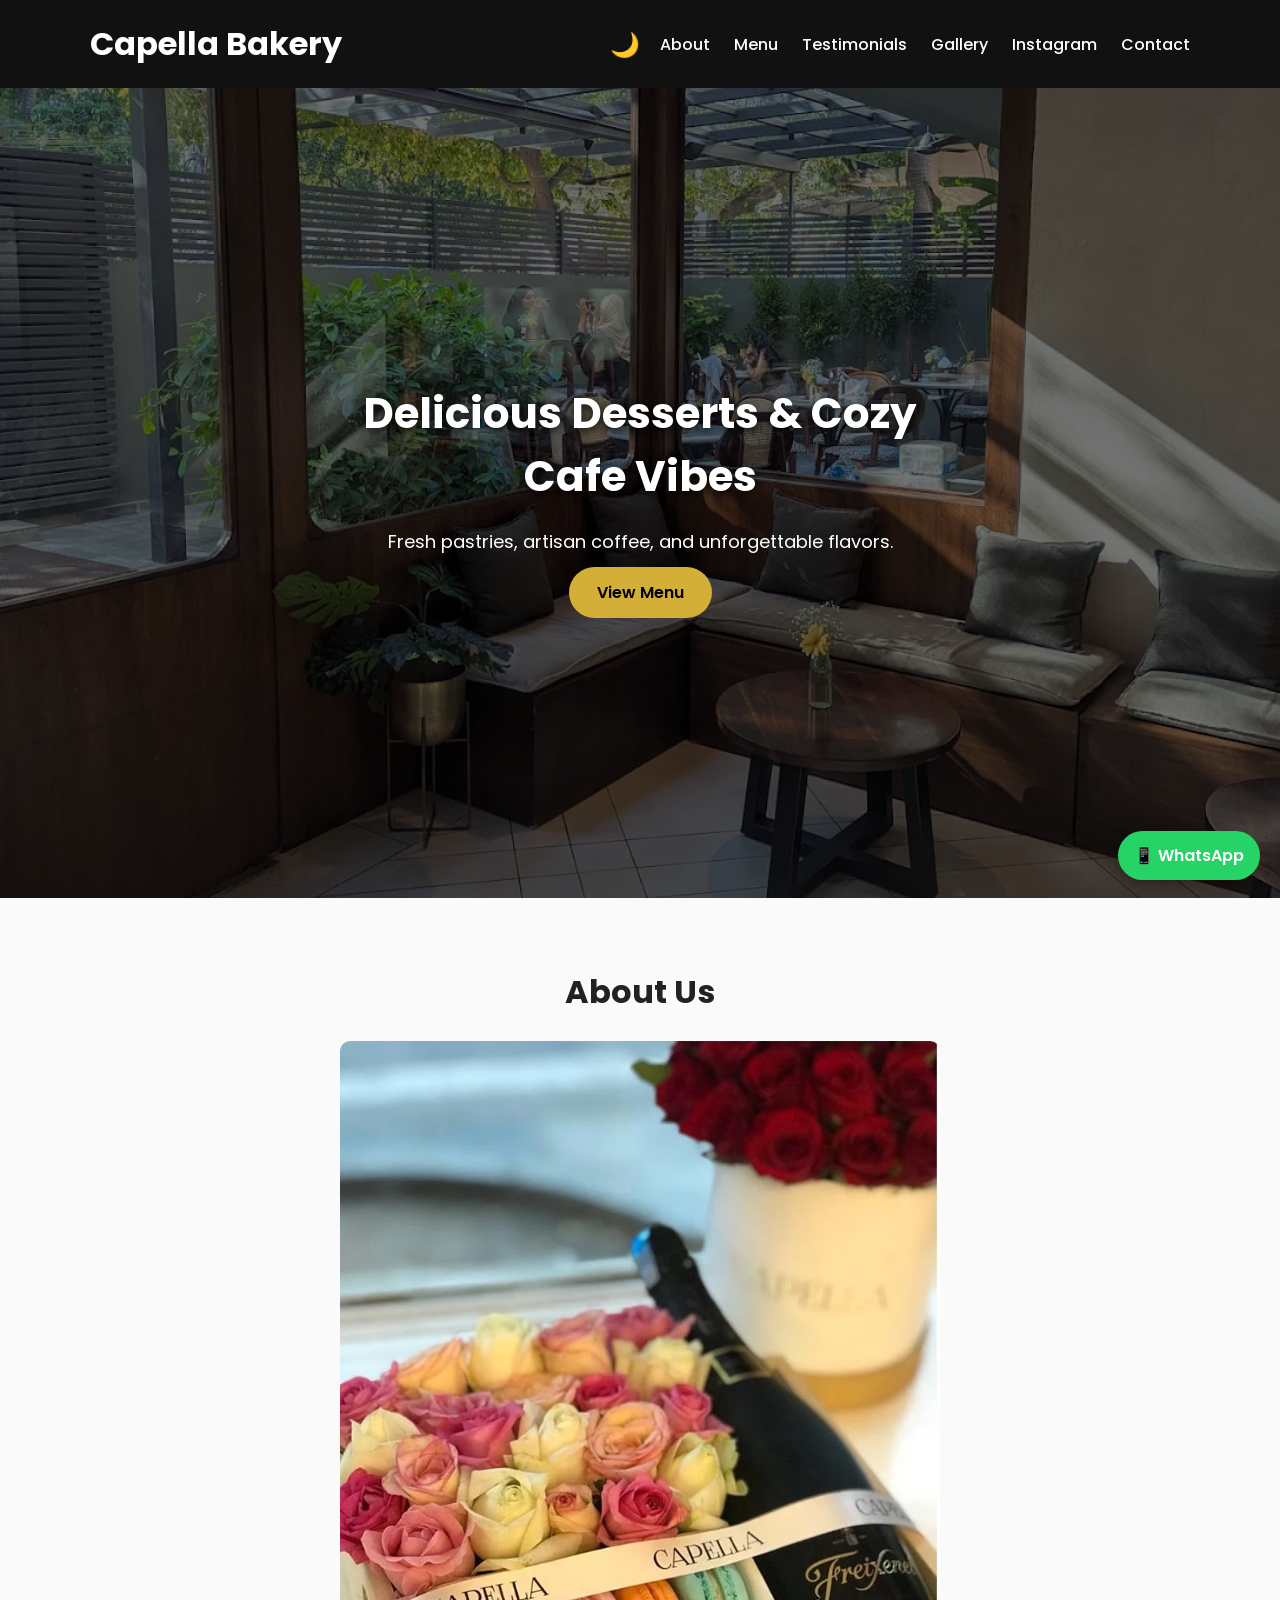
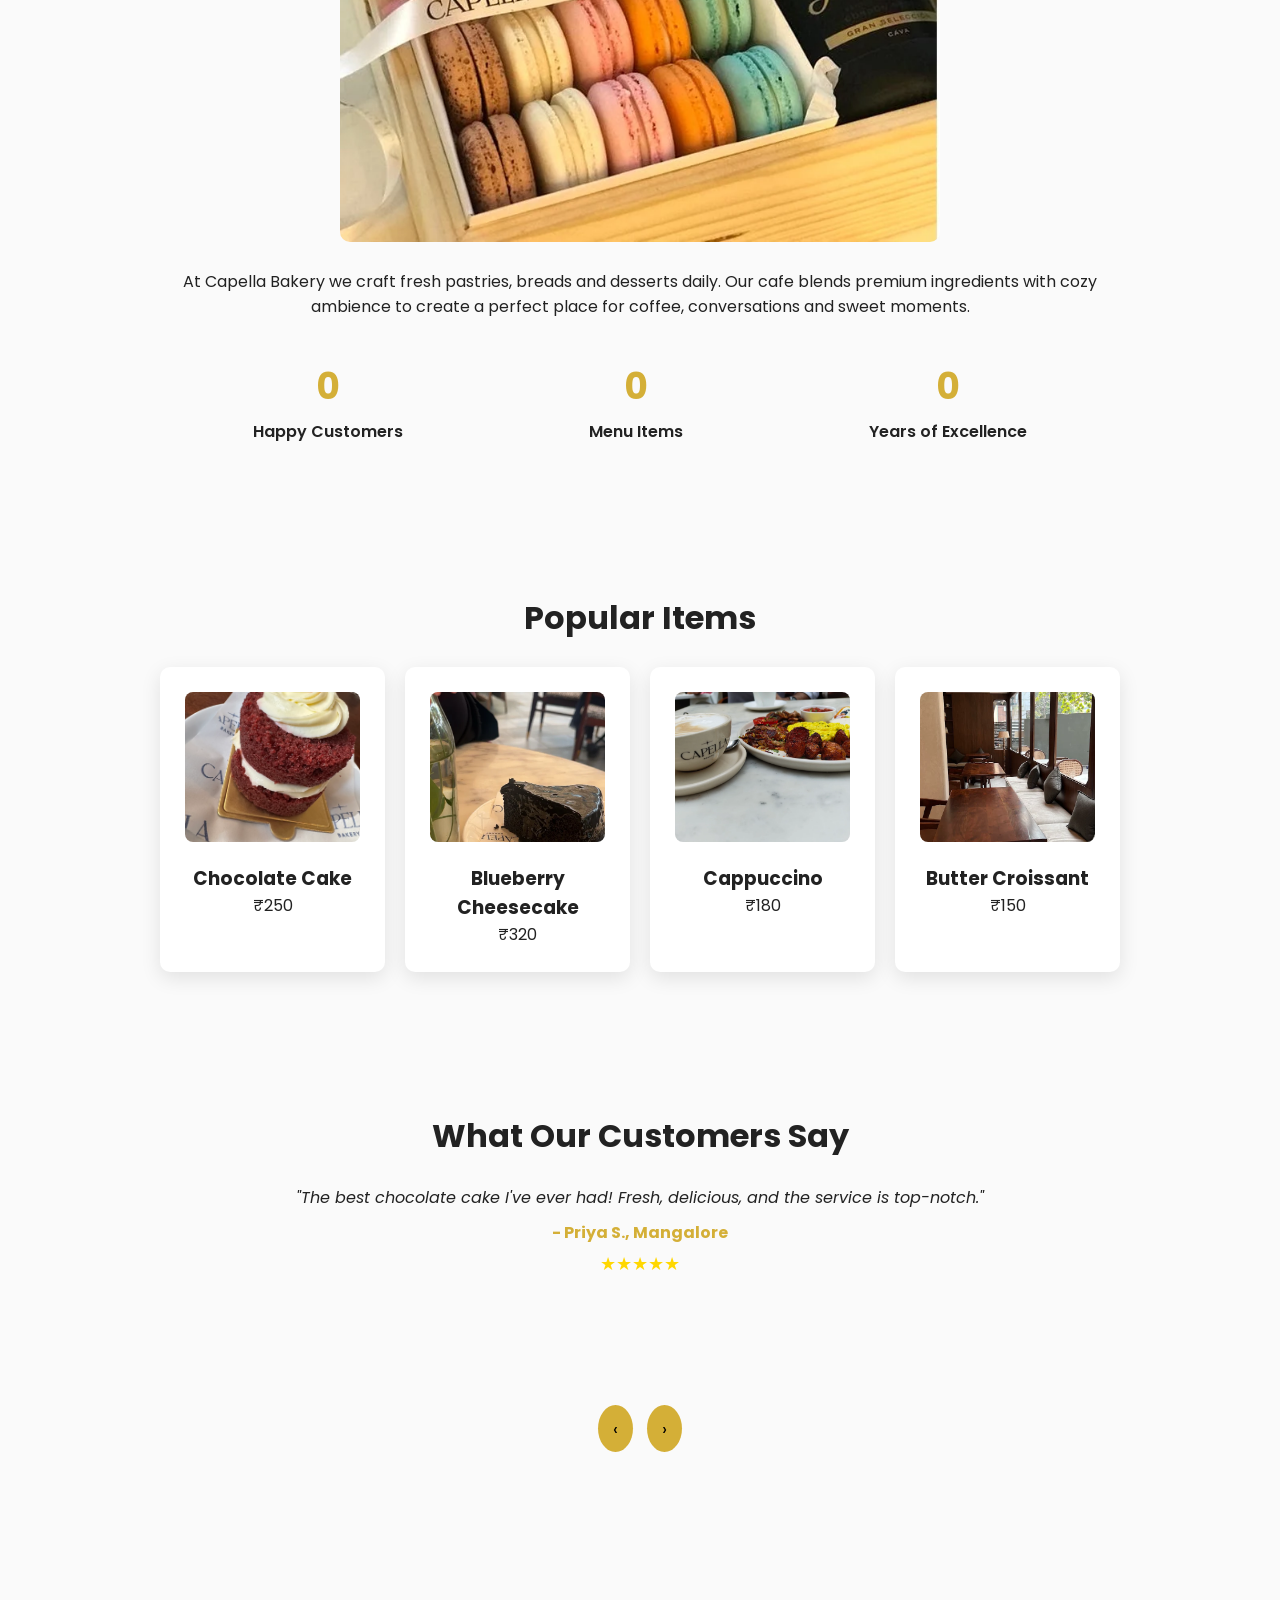
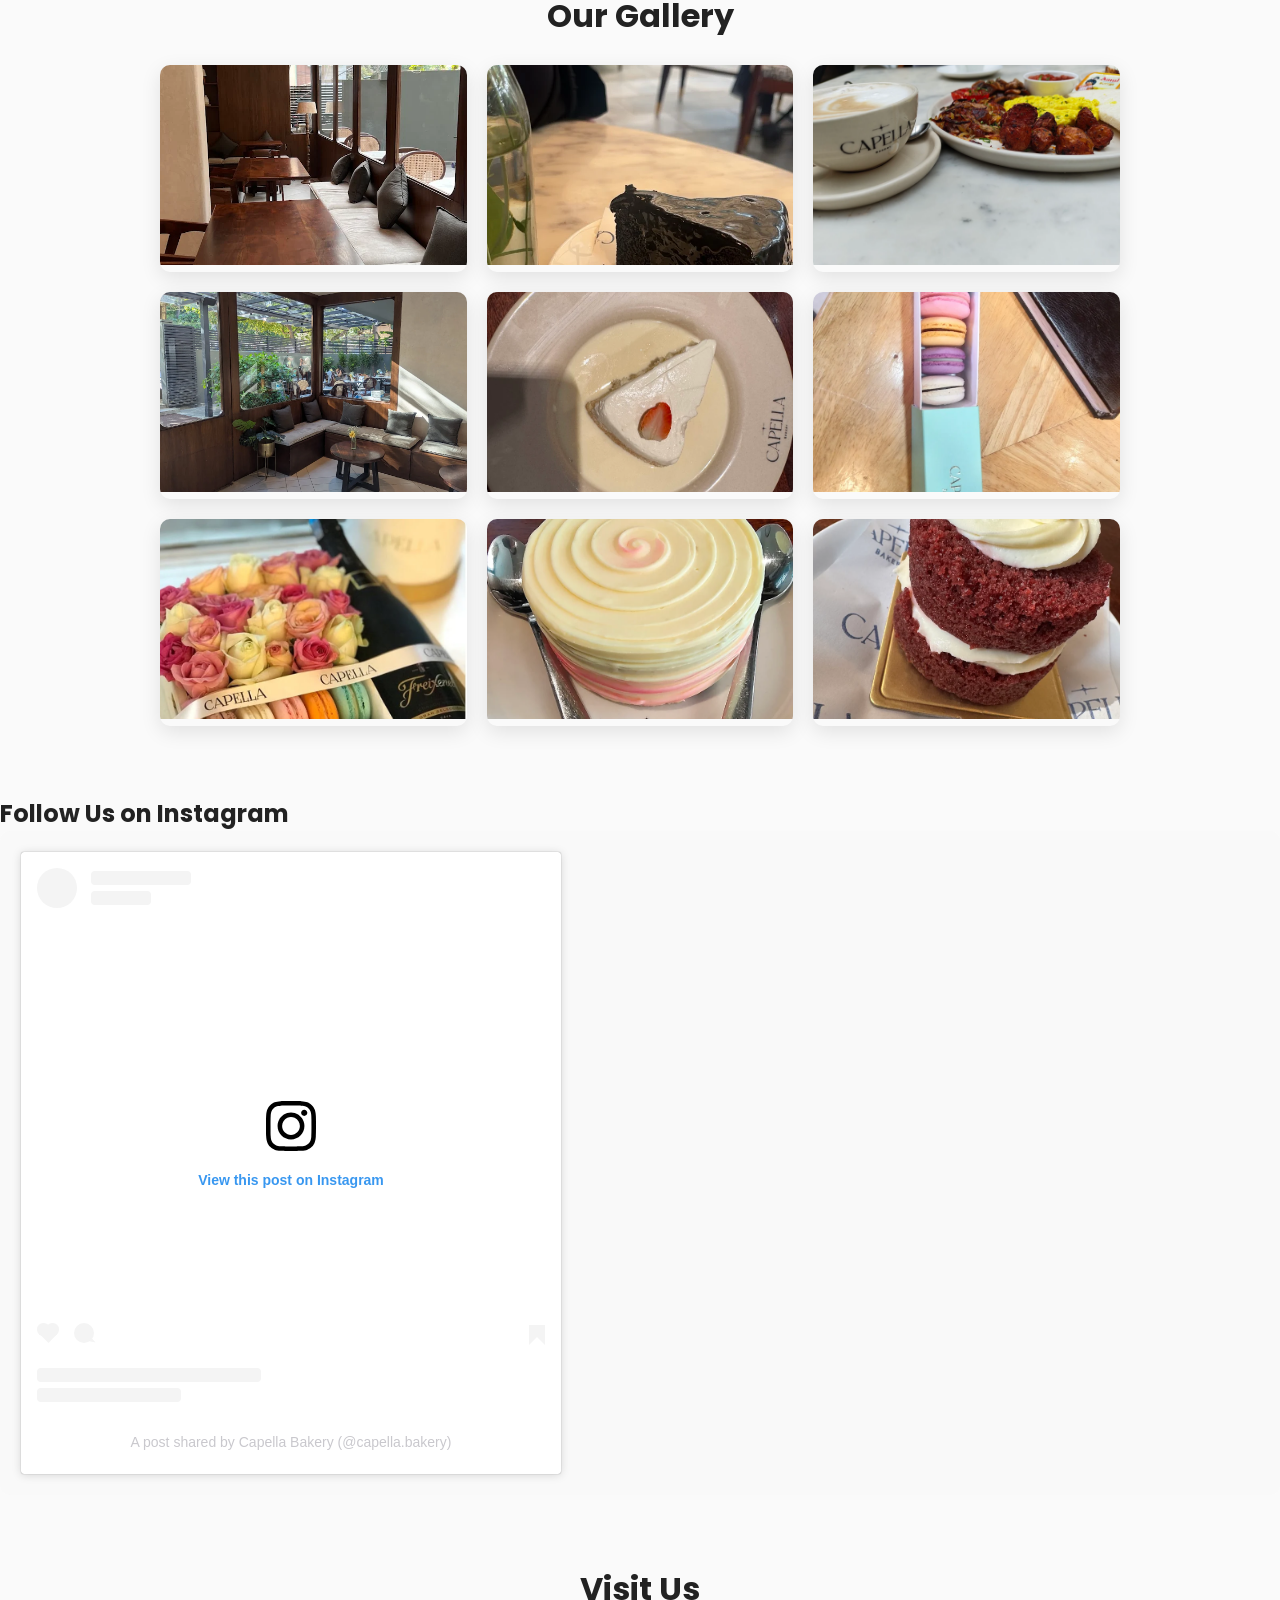
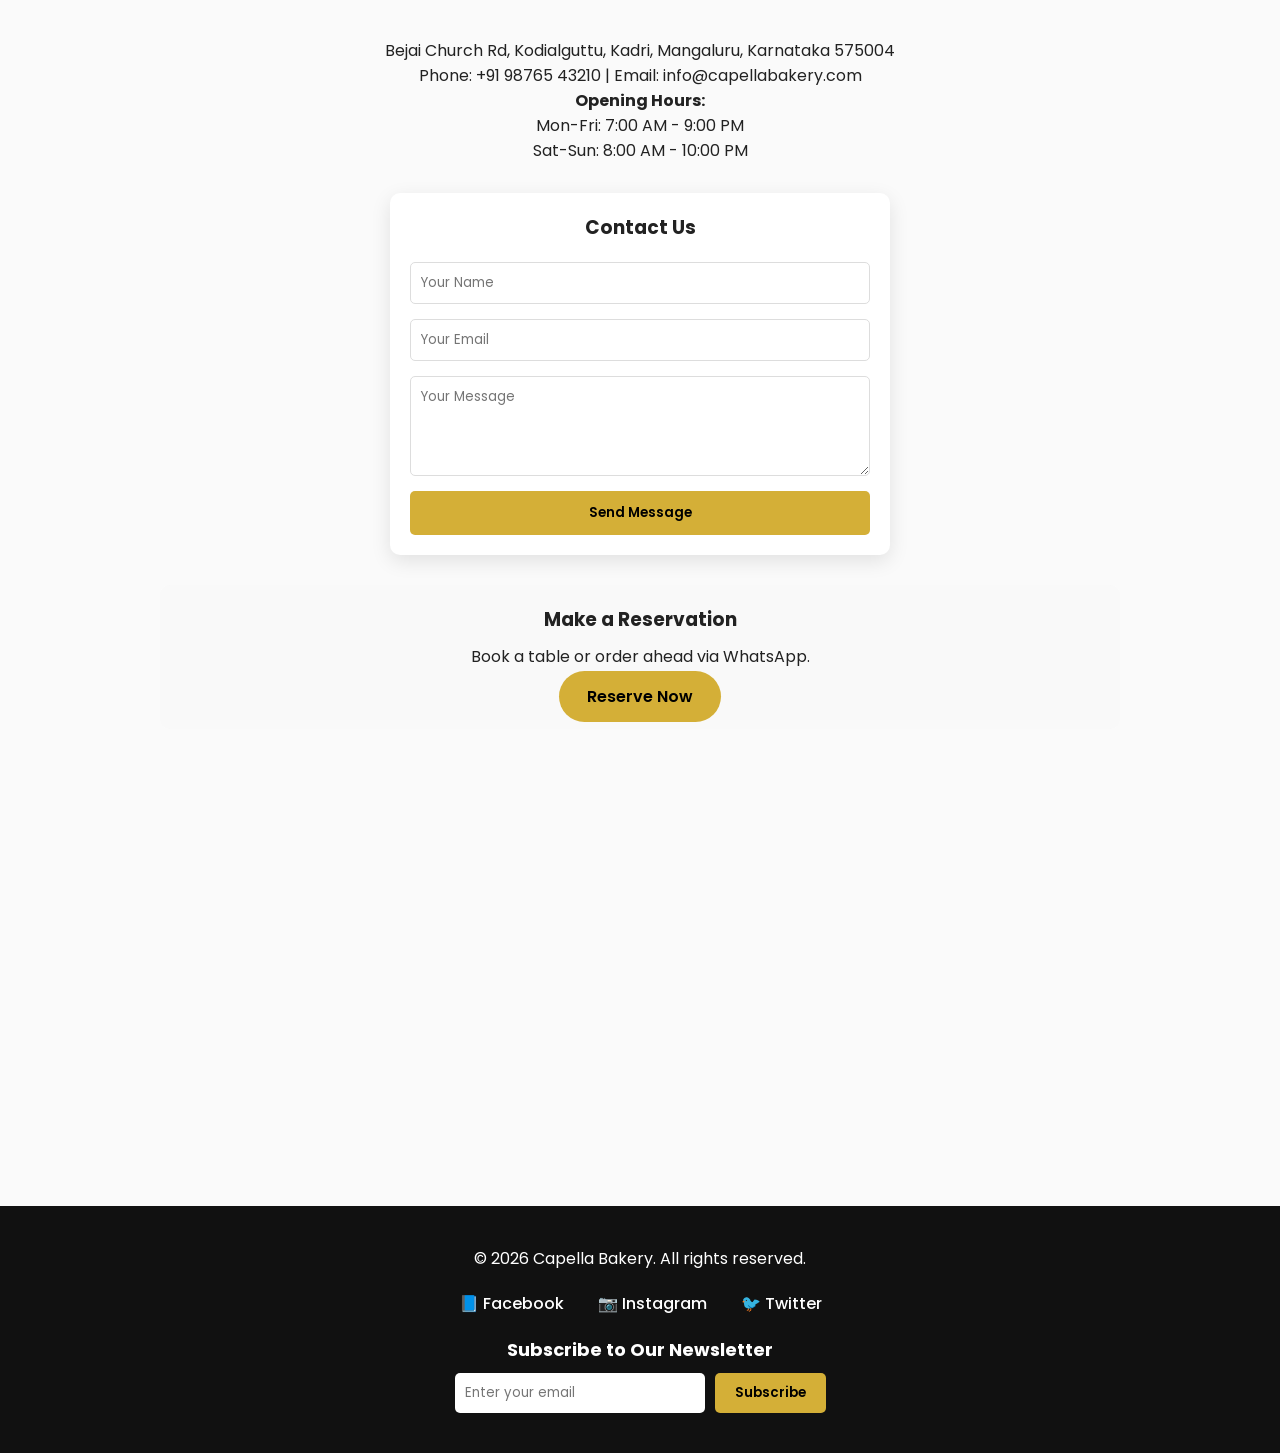
==== commit 12c0c393: "Integrate Instagram embed into website" ====
--- a/index.html
+++ b/index.html
@@ -191,25 +191,12 @@
 </div>
 
 </section>
-<section id="instagram" class="section instagram fade-in">
+
 
 <h2>Follow Us on Instagram</h2>
 
 <div class="instagram-embed">
-<!-- Instagram embed code would go here -->
-<p>Check out our latest posts on Instagram!</p>
-<a href="https://www.instagram.com/capella.bakery/" target="_blank" class="btn">Visit Our Instagram</a>
-</div>
-
-</section>
-<section id="instagram" class="section instagram fade-in">
-
-<h2>Follow Us on Instagram</h2>
-
-<div class="instagram-embed">
-<!-- Instagram embed code would go here -->
-<p>Check out our latest posts on Instagram!</p>
-<a href="https://www.instagram.com/capella.bakery/" target="_blank" class="btn">Visit Our Instagram</a>
+<blockquote class="instagram-media" data-instgrm-captioned data-instgrm-permalink="https://www.instagram.com/p/DVQrE4_kXz6/?utm_source=ig_embed&amp;utm_campaign=loading" data-instgrm-version="14" style=" background:#FFF; border:0; border-radius:3px; box-shadow:0 0 1px 0 rgba(0,0,0,0.5),0 1px 10px 0 rgba(0,0,0,0.15); margin: 1px; max-width:540px; min-width:326px; padding:0; width:99.375%; width:-webkit-calc(100% - 2px); width:calc(100% - 2px);"><div style="padding:16px;"> <a href="https://www.instagram.com/p/DVQrE4_kXz6/?utm_source=ig_embed&amp;utm_campaign=loading" style=" background:#FFFFFF; line-height:0; padding:0 0; text-align:center; text-decoration:none; width:100%;" target="_blank"> <div style=" display: flex; flex-direction: row; align-items: center;"> <div style="background-color: #F4F4F4; border-radius: 50%; flex-grow: 0; height: 40px; margin-right: 14px; width: 40px;"></div> <div style="display: flex; flex-direction: column; flex-grow: 1; justify-content: center;"> <div style=" background-color: #F4F4F4; border-radius: 4px; flex-grow: 0; height: 14px; margin-bottom: 6px; width: 100px;"></div> <div style=" background-color: #F4F4F4; border-radius: 4px; flex-grow: 0; height: 14px; width: 60px;"></div></div></div><div style="padding: 19% 0;"></div> <div style="display:block; height:50px; margin:0 auto 12px; width:50px;"><svg width="50px" height="50px" viewBox="0 0 60 60" version="1.1" xmlns="https://www.w3.org/2000/svg" xmlns:xlink="https://www.w3.org/1999/xlink"><g stroke="none" stroke-width="1" fill="none" fill-rule="evenodd"><g transform="translate(-511.000000, -20.000000)" fill="#000000"><g><path d="M556.869,30.41 C554.814,30.41 553.148,32.076 553.148,34.131 C553.148,36.186 554.814,37.852 556.869,37.852 C558.924,37.852 560.59,36.186 560.59,34.131 C560.59,32.076 558.924,30.41 556.869,30.41 M541,60.657 C535.114,60.657 530.342,55.887 530.342,50 C530.342,44.114 535.114,39.342 541,39.342 C546.887,39.342 551.658,44.114 551.658,50 C551.658,55.887 546.887,60.657 541,60.657 M541,33.886 C532.1,33.886 524.886,41.1 524.886,50 C524.886,58.899 532.1,66.113 541,66.113 C549.9,66.113 557.115,58.899 557.115,50 C557.115,41.1 549.9,33.886 541,33.886 M565.378,62.101 C565.244,65.022 564.756,66.606 564.346,67.663 C563.803,69.06 563.154,70.057 562.106,71.106 C561.058,72.155 560.06,72.803 558.662,73.347 C557.607,73.757 556.021,74.244 553.102,74.378 C549.944,74.521 548.997,74.552 541,74.552 C533.003,74.552 532.056,74.521 528.898,74.378 C525.979,74.244 524.393,73.757 523.338,73.347 C521.94,72.803 520.942,72.155 519.894,71.106 C518.846,70.057 518.197,69.06 517.654,67.663 C517.244,66.606 516.755,65.022 516.623,62.101 C516.479,58.943 516.448,57.996 516.448,50 C516.448,42.003 516.479,41.056 516.623,37.899 C516.755,34.978 517.244,33.391 517.654,32.338 C518.197,30.938 518.846,29.942 519.894,28.894 C520.942,27.846 521.94,27.196 523.338,26.654 C524.393,26.244 525.979,25.756 528.898,25.623 C532.057,25.479 533.004,25.448 541,25.448 C548.997,25.448 549.943,25.479 553.102,25.623 C556.021,25.756 557.607,26.244 558.662,26.654 C560.06,27.196 561.058,27.846 562.106,28.894 C563.154,29.942 563.803,30.938 564.346,32.338 C564.756,33.391 565.244,34.978 565.378,37.899 C565.522,41.056 565.552,42.003 565.552,50 C565.552,57.996 565.522,58.943 565.378,62.101 M570.82,37.631 C570.674,34.438 570.167,32.258 569.425,30.349 C568.659,28.377 567.633,26.702 565.965,25.035 C564.297,23.368 562.623,22.342 560.652,21.575 C558.743,20.834 556.562,20.326 553.369,20.18 C550.169,20.033 549.148,20 541,20 C532.853,20 531.831,20.033 528.631,20.18 C525.438,20.326 523.257,20.834 521.349,21.575 C519.376,22.342 517.703,23.368 516.035,25.035 C514.368,26.702 513.342,28.377 512.574,30.349 C511.834,32.258 511.326,34.438 511.181,37.631 C511.035,40.831 511,41.851 511,50 C511,58.147 511.035,59.17 511.181,62.369 C511.326,65.562 511.834,67.743 512.574,69.651 C513.342,71.625 514.368,73.296 516.035,74.965 C517.703,76.634 519.376,77.658 521.349,78.425 C523.257,79.167 525.438,79.673 528.631,79.82 C531.831,79.965 532.853,80.001 541,80.001 C549.148,80.001 550.169,79.965 553.369,79.82 C556.562,79.673 558.743,79.167 560.652,78.425 C562.623,77.658 564.297,76.634 565.965,74.965 C567.633,73.296 568.659,71.625 569.425,69.651 C570.167,67.743 570.674,65.562 570.82,62.369 C570.966,59.17 571,58.147 571,50 C571,41.851 570.966,40.831 570.82,37.631"></path></g></g></g></svg></div><div style="padding-top: 8px;"> <div style=" color:#3897f0; font-family:Arial,sans-serif; font-size:14px; font-style:normal; font-weight:550; line-height:18px;">View this post on Instagram</div></div><div style="padding: 12.5% 0;"></div> <div style="display: flex; flex-direction: row; margin-bottom: 14px; align-items: center;"><div> <div style="background-color: #F4F4F4; border-radius: 50%; height: 12.5px; width: 12.5px; transform: translateX(0px) translateY(7px);"></div> <div style="background-color: #F4F4F4; height: 12.5px; transform: rotate(-45deg) translateX(3px) translateY(1px); width: 12.5px; flex-grow: 0; margin-right: 14px; margin-left: 2px;"></div> <div style="background-color: #F4F4F4; border-radius: 50%; height: 12.5px; width: 12.5px; transform: translateX(9px) translateY(-18px);"></div></div><div style="margin-left: 8px;"> <div style=" background-color: #F4F4F4; border-radius: 50%; flex-grow: 0; height: 20px; width: 20px;"></div> <div style=" width: 0; height: 0; border-top: 2px solid transparent; border-left: 6px solid #f4f4f4; border-bottom: 2px solid transparent; transform: translateX(16px) translateY(-4px) rotate(30deg)"></div></div><div style="margin-left: auto;"> <div style=" width: 0px; border-top: 8px solid #F4F4F4; border-right: 8px solid transparent; transform: translateY(16px);"></div> <div style=" background-color: #F4F4F4; flex-grow: 0; height: 12px; width: 16px; transform: translateY(-4px);"></div> <div style=" width: 0; height: 0; border-top: 8px solid #F4F4F4; border-left: 8px solid transparent; transform: translateY(-4px) translateX(8px);"></div></div></div> <div style="display: flex; flex-direction: column; flex-grow: 1; justify-content: center; margin-bottom: 24px;"> <div style=" background-color: #F4F4F4; border-radius: 4px; flex-grow: 0; height: 14px; margin-bottom: 6px; width: 224px;"></div> <div style=" background-color: #F4F4F4; border-radius: 4px; flex-grow: 0; height: 14px; width: 144px;"></div></div></a><p style=" color:#c9c8cd; font-family:Arial,sans-serif; font-size:14px; line-height:17px; margin-bottom:0; margin-top:8px; overflow:hidden; padding:8px 0 7px; text-align:center; text-overflow:ellipsis; white-space:nowrap;"><a href="https://www.instagram.com/p/DVQrE4_kXz6/?utm_source=ig_embed&amp;utm_campaign=loading" style=" color:#c9c8cd; font-family:Arial,sans-serif; font-size:14px; font-style:normal; font-weight:normal; line-height:17px; text-decoration:none;" target="_blank">A post shared by Capella Bakery (@capella.bakery)</a></p></div></blockquote>
 </div>
 
 </section>
@@ -292,5 +279,6 @@
 <img class="modal-content" id="modal-img">
 </div>
 
+<script async src="//www.instagram.com/embed.js"></script>
 </body>
 </html>
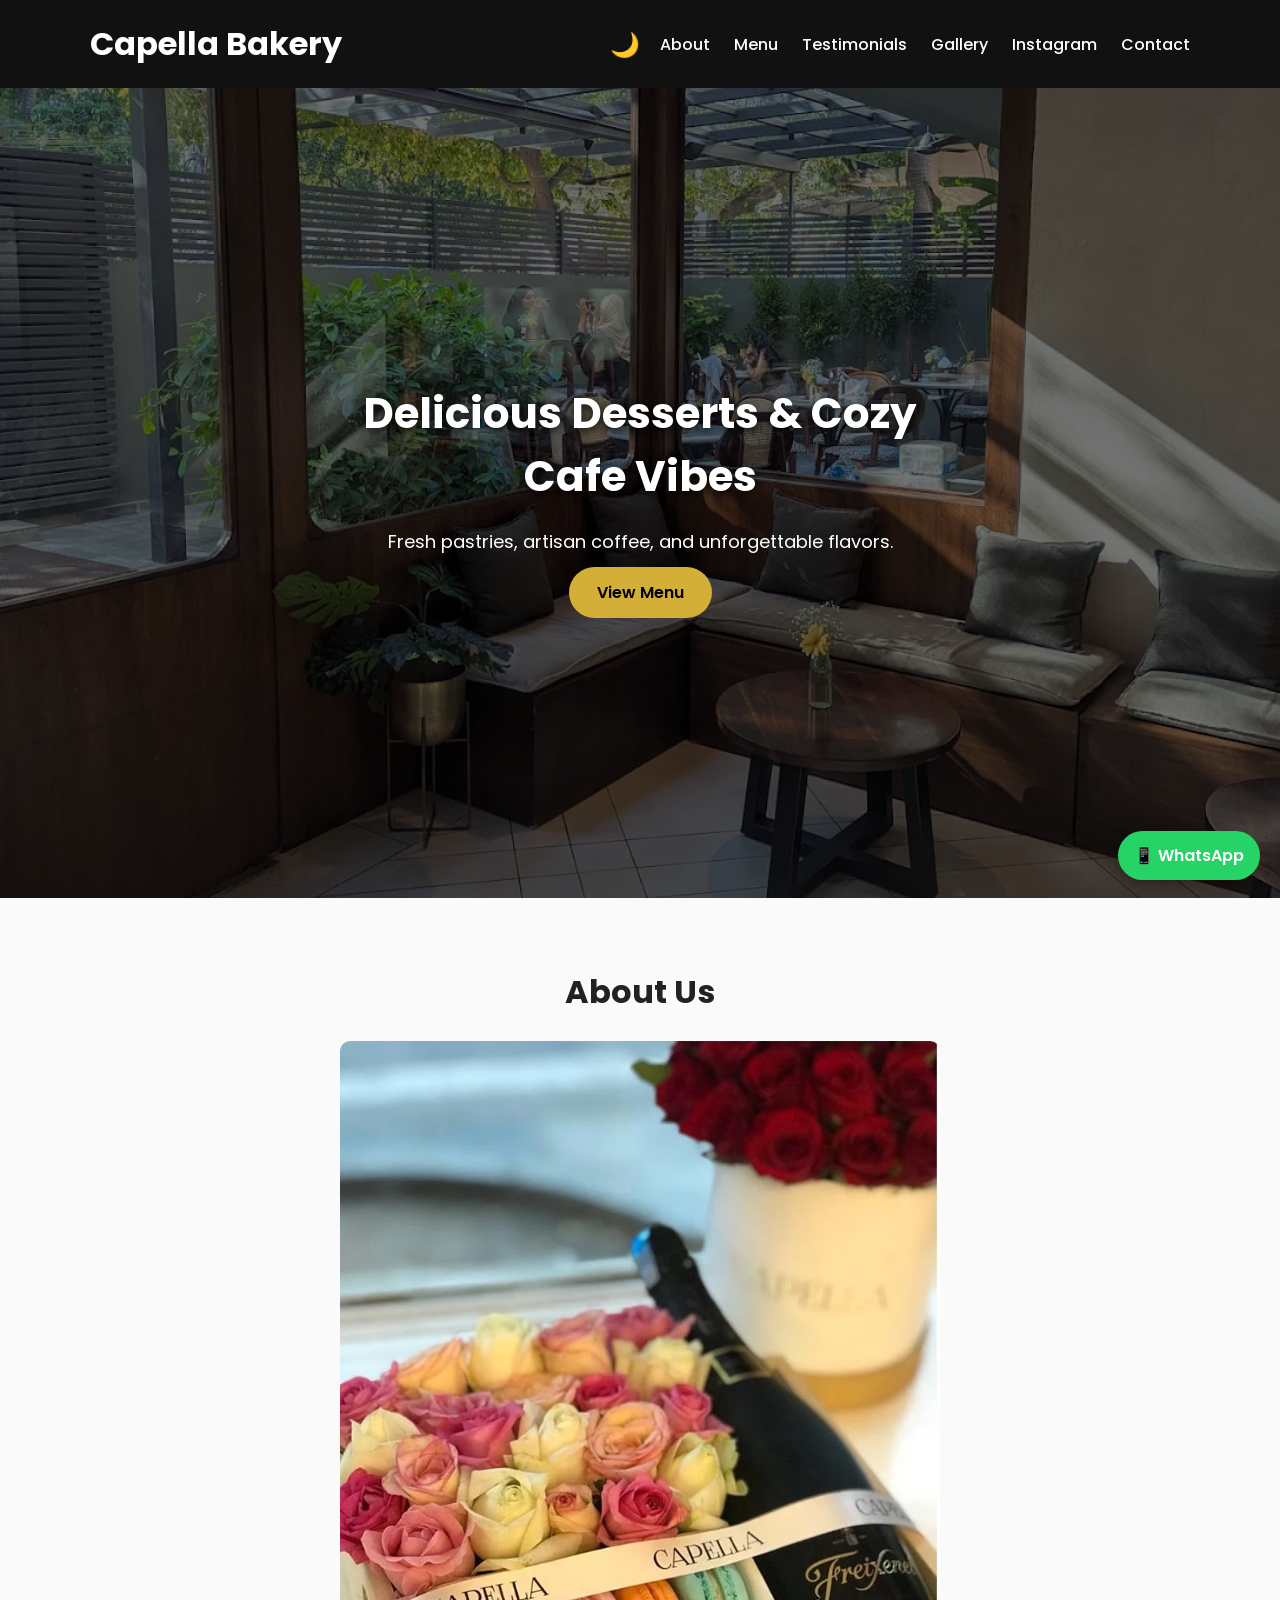
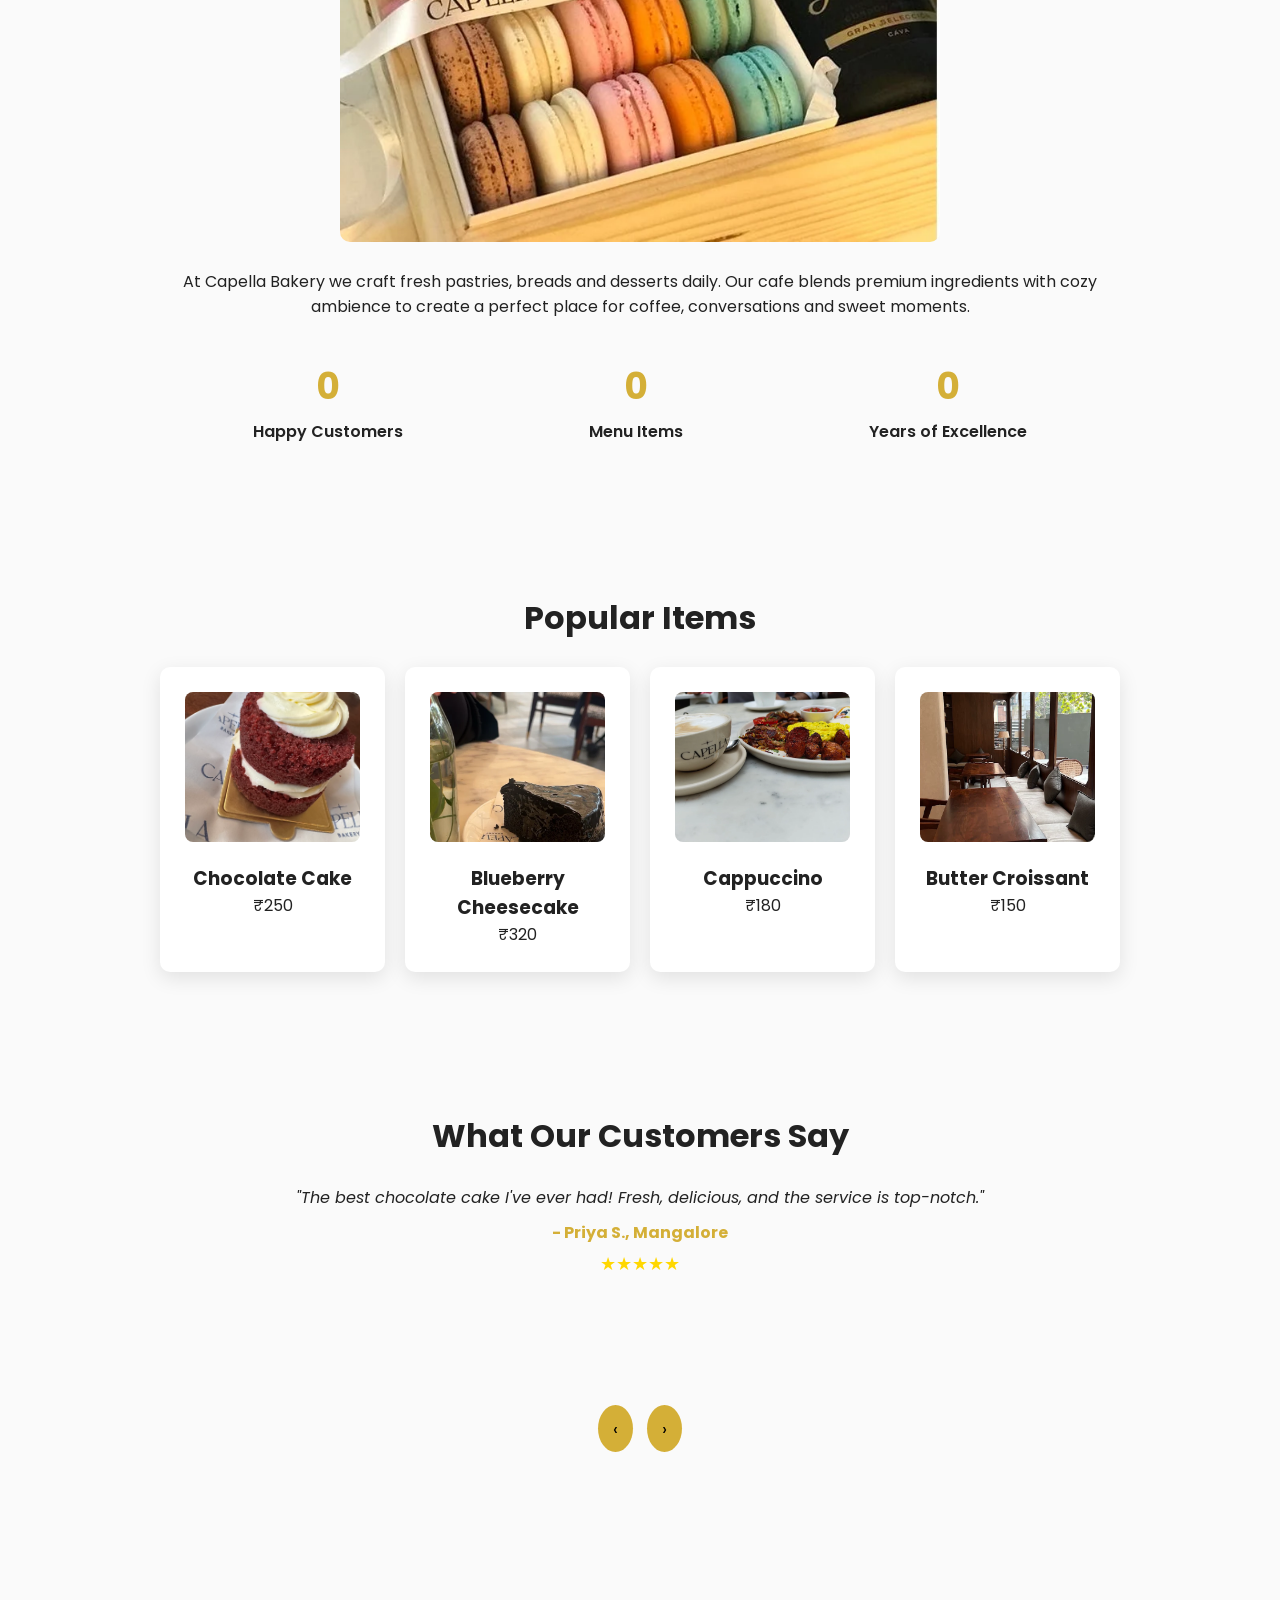
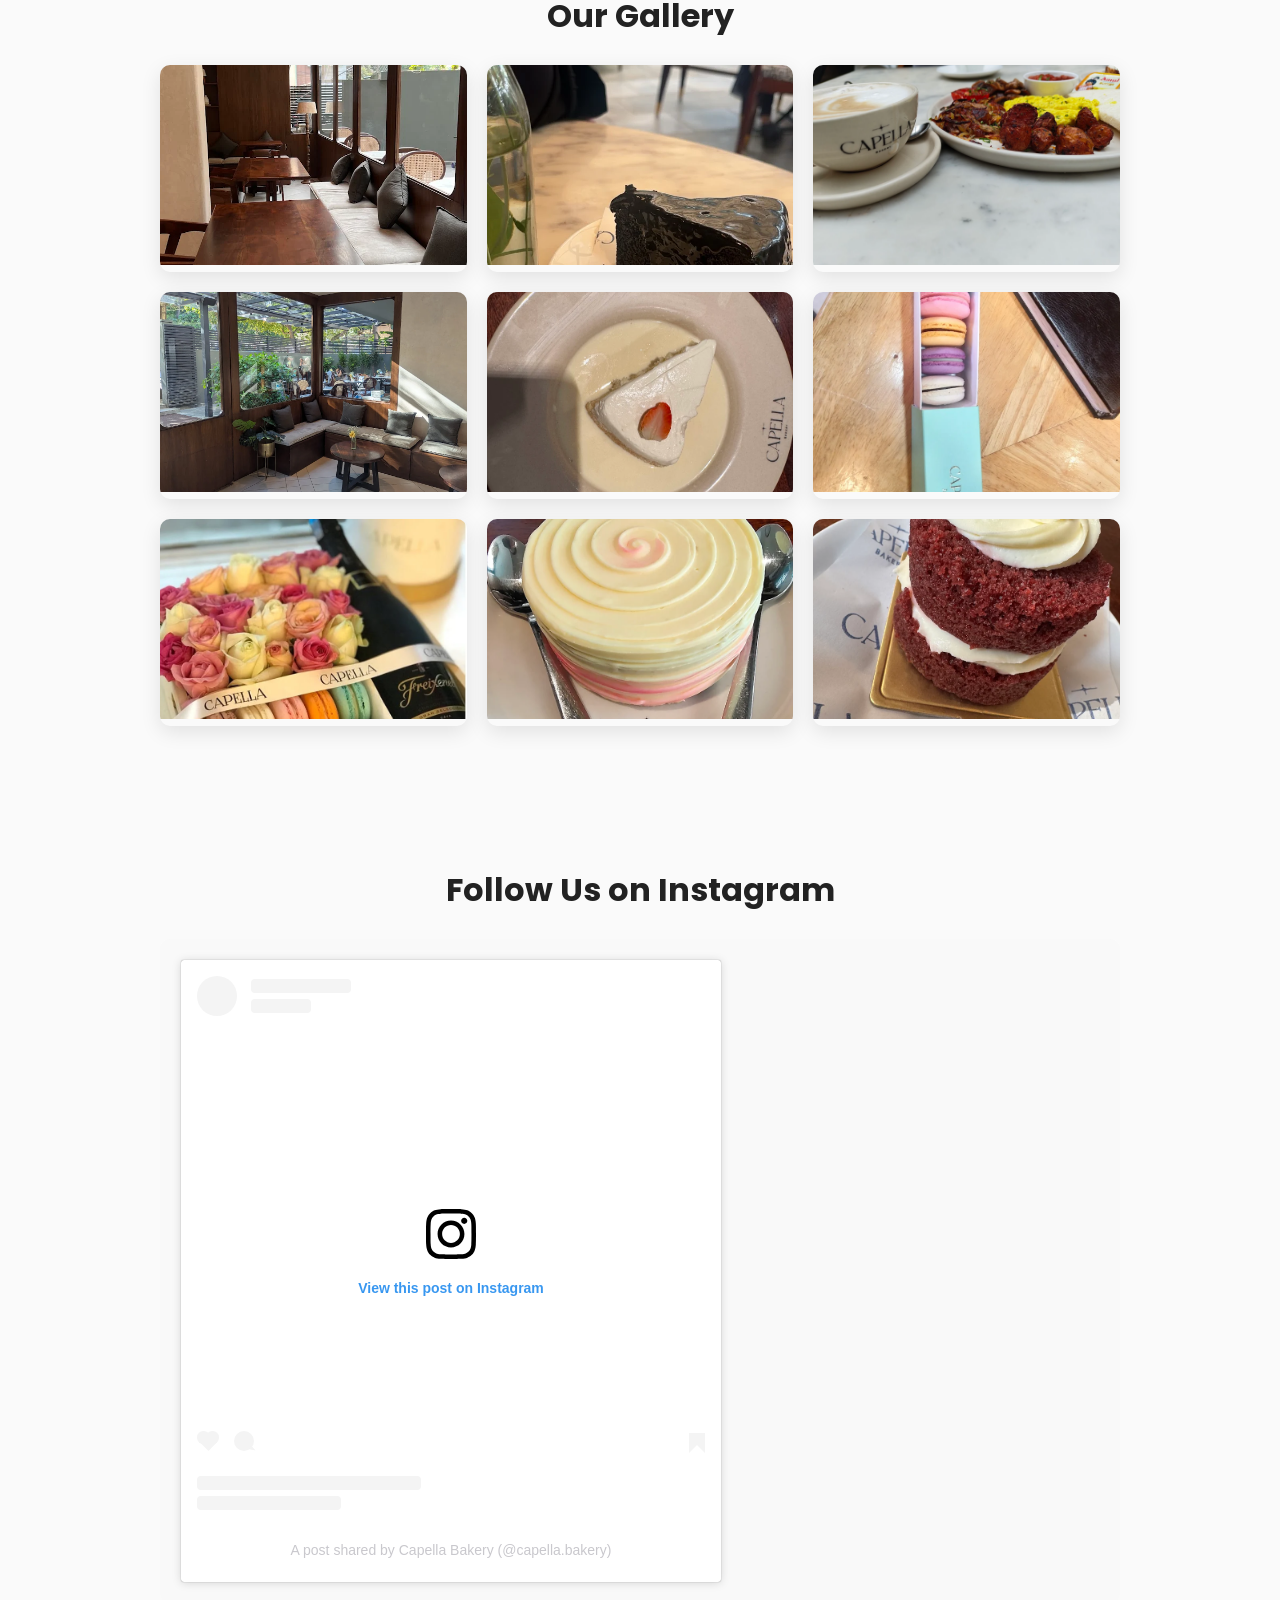
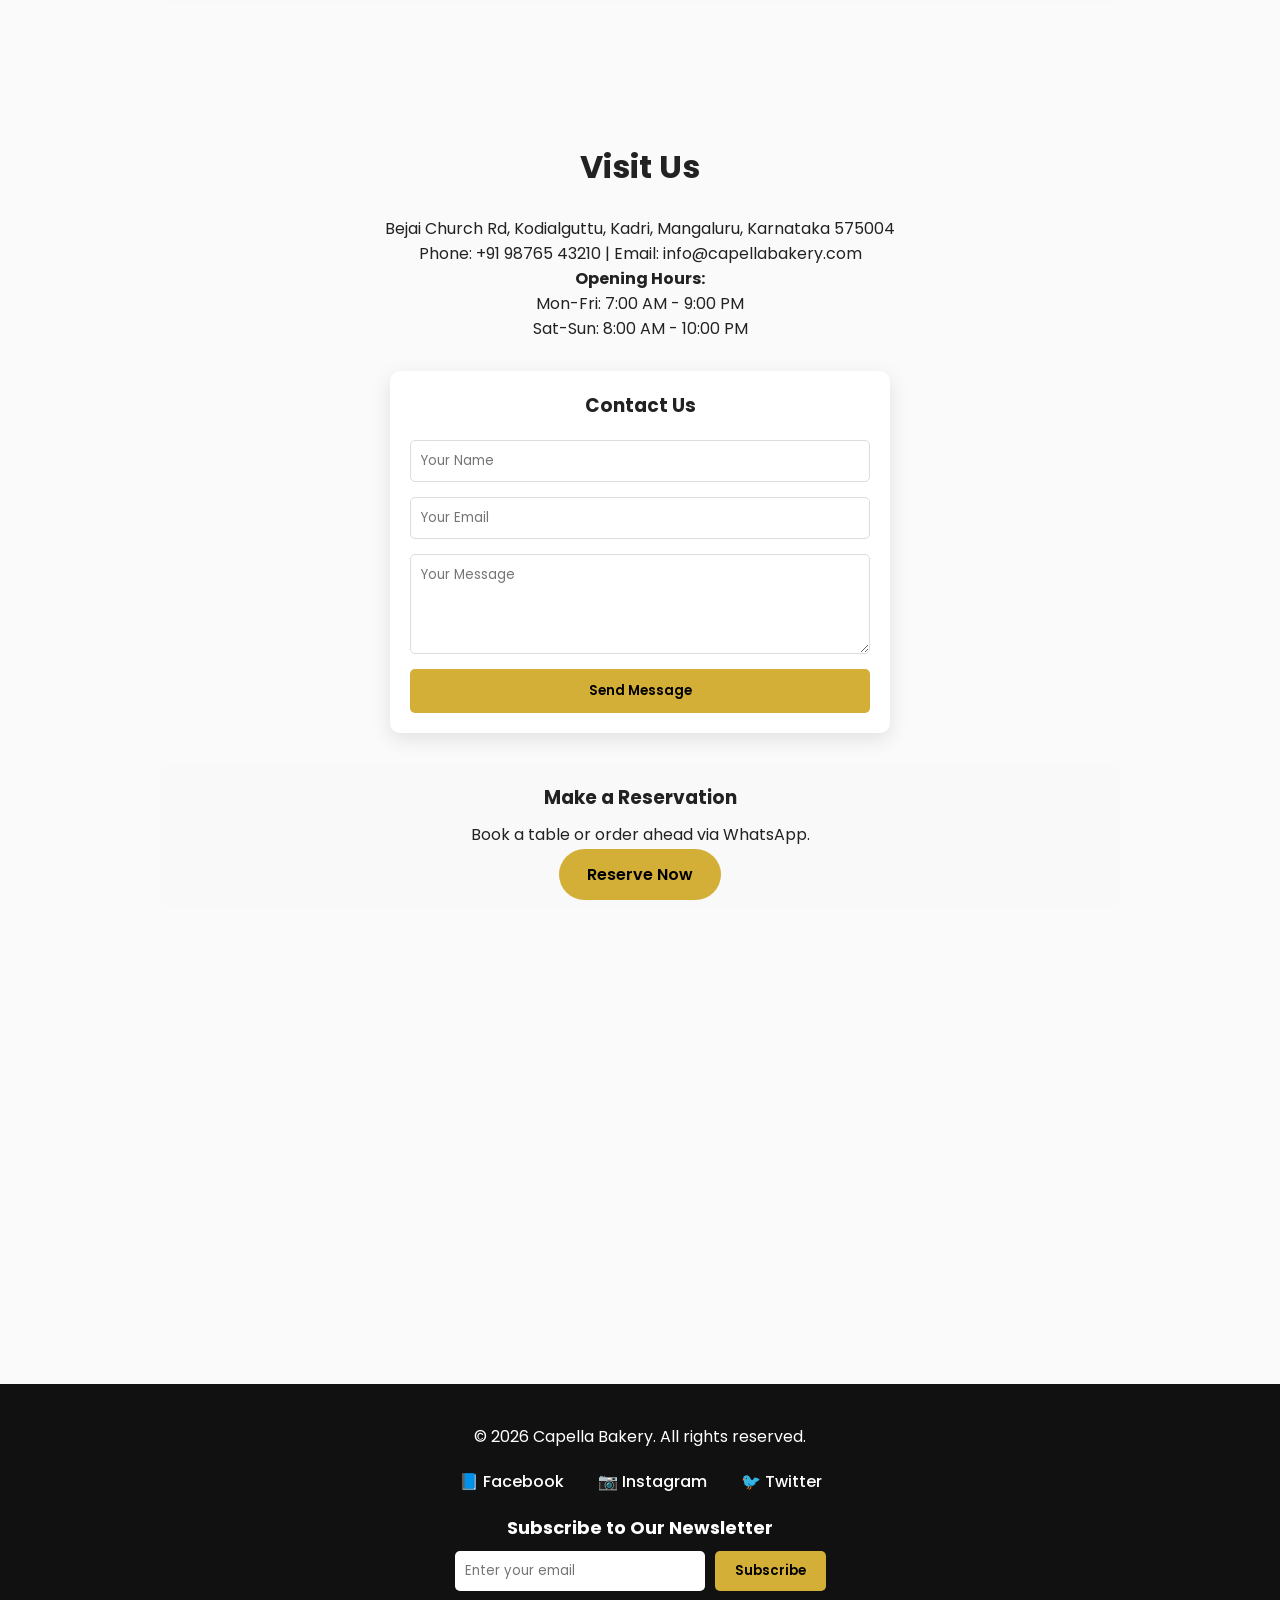
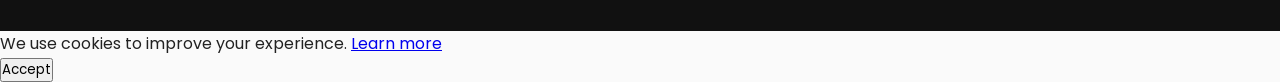
==== commit 62dba5fa: "Update website files" ====
--- a/index.html
+++ b/index.html
@@ -192,6 +192,7 @@
 
 </section>
 
+<section id="instagram" class="section blog fade-in">
 
 <h2>Follow Us on Instagram</h2>
 
@@ -246,8 +247,8 @@
 <p>© 2026 Capella Bakery. All rights reserved.</p>
 
 <div class="social-media">
-<a href="https://www.facebook.com/TheCapellaPatisserie/" target="_blank" aria-label="Facebook">📘 Facebook</a>
-<a href="https://www.instagram.com/capella.bakery/" target="_blank" aria-label="Instagram">📷 Instagram</a>
+<a href="#" target="_blank" aria-label="Facebook">📘 Facebook</a>
+<a href="#" target="_blank" aria-label="Instagram">📷 Instagram</a>
 <a href="#" target="_blank" aria-label="Twitter">🐦 Twitter</a>
 </div>
 
@@ -279,6 +280,12 @@
 <img class="modal-content" id="modal-img">
 </div>
 
+<!-- Cookie Consent -->
+<div id="cookie-consent" class="cookie-consent">
+<p>We use cookies to improve your experience. <a href="#">Learn more</a></p>
+<button id="accept-cookies">Accept</button>
+</div>
+
 <script async src="//www.instagram.com/embed.js"></script>
 </body>
 </html>
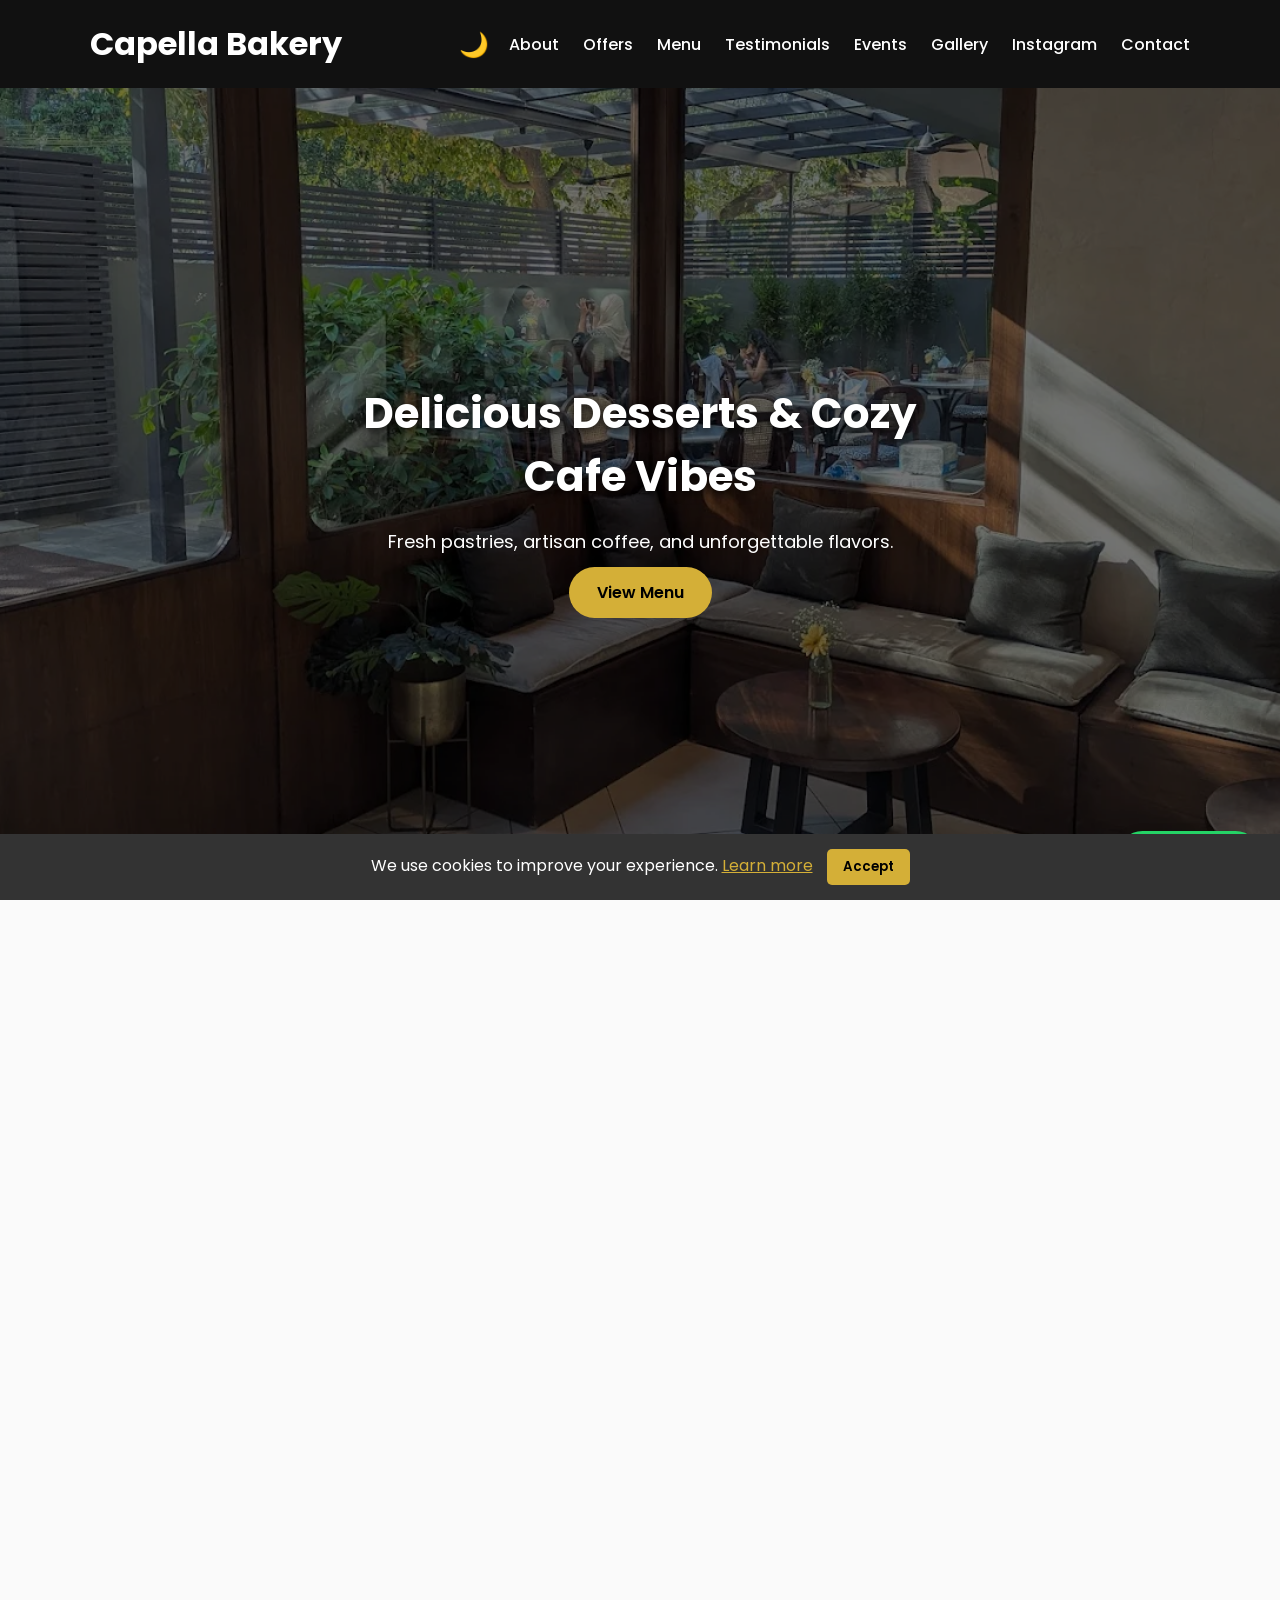
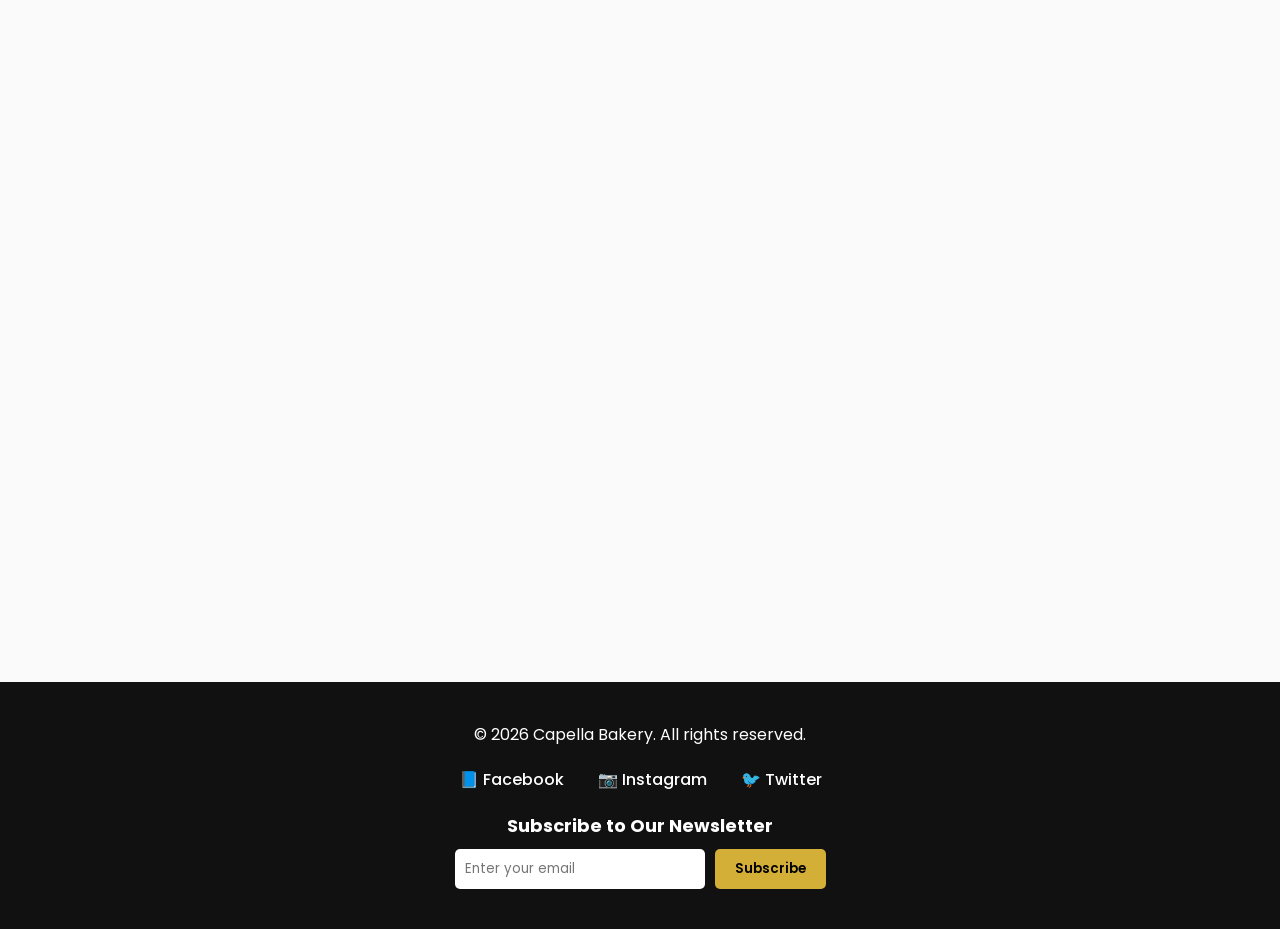
==== commit 39eb1b7c: "Add special offers, menu search, item details modal, events section, and update testimonials with re" ====
--- a/index.html
+++ b/index.html
@@ -25,8 +25,10 @@
 
 <nav>
 <a href="#about">About</a>
+<a href="#offers">Offers</a>
 <a href="#menu">Menu</a>
 <a href="#testimonials">Testimonials</a>
+<a href="#events">Events</a>
 <a href="#gallery">Gallery</a>
 <a href="#instagram">Instagram</a>
 <a href="#contact">Contact</a>
@@ -45,6 +47,34 @@
 <p>Fresh pastries, artisan coffee, and unforgettable flavors.</p>
 
 <a href="#menu" class="btn">View Menu</a>
+
+</div>
+
+</section>
+
+<section id="offers" class="section offers fade-in">
+
+<h2>Special Offers</h2>
+
+<div class="offers-grid">
+
+<div class="offer">
+<h3>Weekend Brunch Deal</h3>
+<p>Enjoy our croissant platter with coffee for just ₹450. Valid Sat-Sun only.</p>
+<span class="offer-price">₹450</span>
+</div>
+
+<div class="offer">
+<h3>Birthday Cake Special</h3>
+<p>Custom cakes starting from ₹800. Free delivery within Mangalore.</p>
+<span class="offer-price">From ₹800</span>
+</div>
+
+<div class="offer">
+<h3>Loyalty Program</h3>
+<p>Buy 5 coffees, get the 6th free. Join our loyalty card program today!</p>
+<span class="offer-price">Free Coffee</span>
+</div>
 
 </div>
 
@@ -83,27 +113,31 @@
 
 <h2>Popular Items</h2>
 
+<div class="menu-search">
+<input type="text" id="menu-search" placeholder="Search menu items...">
+</div>
+
 <div class="menu-grid">
 
-<div class="item">
+<div class="item" data-name="Chocolate Cake" data-price="₹250" data-description="Rich and moist chocolate cake with layers of chocolate ganache. Perfect for chocolate lovers.">
 <img src="images/redvelvet.jpg" alt="Chocolate Cake" class="menu-img">
 <h3>Chocolate Cake</h3>
 <p>₹250</p>
 </div>
 
-<div class="item">
+<div class="item" data-name="Blueberry Cheesecake" data-price="₹320" data-description="Creamy cheesecake topped with fresh blueberries and a graham cracker crust. A delightful treat.">
 <img src="images/dessert.jpg" alt="Blueberry Cheesecake" class="menu-img">
 <h3>Blueberry Cheesecake</h3>
 <p>₹320</p>
 </div>
 
-<div class="item">
+<div class="item" data-name="Cappuccino" data-price="₹180" data-description="Espresso with steamed milk and a layer of foam. A classic Italian coffee drink.">
 <img src="images/coffee.jpg (2).webp" alt="Cappuccino" class="menu-img">
 <h3>Cappuccino</h3>
 <p>₹180</p>
 </div>
 
-<div class="item">
+<div class="item" data-name="Butter Croissant" data-price="₹150" data-description="Flaky, buttery croissant baked fresh daily. Perfect with your morning coffee.">
 <img src="images/cafe.jpg" alt="Butter Croissant" class="menu-img">
 <h3>Butter Croissant</h3>
 <p>₹150</p>
@@ -120,21 +154,24 @@
 <div class="testimonials-container">
 
 <div class="testimonial active">
-<p>"The best chocolate cake I've ever had! Fresh, delicious, and the service is top-notch."</p>
-<h4>- Priya S., Mangalore</h4>
+<p>"Their Christmas menu was amazingly curated, pretty much liked everything we tried from the Yuletide Chicken Pot Pie to the Jingle Berry Spritz and Noel Chocolate Yule Log. The Romesco Chicken Pasta was exceptionally good as well! Although the price point is at the higher end, the dishes left us on a satisfying note."</p>
+<h4>- Riya M., Mangalore</h4>
 <div class="stars">★★★★★</div>
+<div class="rating">Food: 5/5 | Service: 5/5 | Atmosphere: 4/5</div>
 </div>
 
 <div class="testimonial">
-<p>"Love their cappuccino – perfect blend of coffee and ambiance. A must-visit spot!"</p>
-<h4>- Rajesh K., Mangalore</h4>
+<p>"Loved the vibe here. The seating and atmosphere are super cozy, the kind of place where you can sit and talk for hours with a friend. The food was really good. The pasta felt authentic and different from the usual options, the sourdough open sandwich was delicious, and the baked potatoes were perfectly done. The tres leches dessert was light and not too sweet, and the hazelnut latte complemented everything really well."</p>
+<h4>- Sania R., Mangalore</h4>
 <div class="stars">★★★★★</div>
+<div class="rating">Food: 5/5 | Service: 5/5 | Atmosphere: 5/5</div>
 </div>
 
 <div class="testimonial">
-<p>"The croissants are heavenly! Fresh pastries every morning. Highly recommend."</p>
-<h4>- Anjali M., Mangalore</h4>
+<p>"We had a wonderful experience at Capella Cafe. We ordered pancakes, Turkish Eggs, Eggs Benedict, and an English breakfast - everything was really good. The pancakes were soft, fluffy, and delicious, with super yummy cream. The Turkish Eggs were rich and flavourful, while the Eggs Benedict was perfectly done with silky hollandaise sauce. All the beverages were equally good. Lovely food and pleasant ambience."</p>
+<h4>- Fedrix D., Mangalore</h4>
 <div class="stars">★★★★★</div>
+<div class="rating">Food: 5/5 | Service: 4/5 | Atmosphere: 5/5</div>
 </div>
 
 </div>
@@ -142,6 +179,32 @@
 <div class="testimonial-nav">
 <button class="prev">‹</button>
 <button class="next">›</button>
+</div>
+
+</section>
+
+<section id="events" class="section events fade-in">
+
+<h2>Upcoming Events</h2>
+
+<div class="events-list">
+
+<div class="event">
+<h3>Bakery Workshop</h3>
+<p>Join us for a hands-on baking session. Learn to make our signature croissants!</p>
+<p><strong>Date:</strong> March 15, 2026 | <strong>Time:</strong> 10:00 AM - 12:00 PM</p>
+<p><strong>Fee:</strong> ₹500 (includes materials and tasting)</p>
+<a href="https://wa.me/919876543210?text=Hi%20Capella%20Bakery!%20I%20want%20to%20register%20for%20the%20Bakery%20Workshop." class="btn" target="_blank">Register Now</a>
+</div>
+
+<div class="event">
+<h3>Coffee Tasting Evening</h3>
+<p>Explore different coffee blends from around the world. Free for all customers!</p>
+<p><strong>Date:</strong> March 22, 2026 | <strong>Time:</strong> 6:00 PM - 8:00 PM</p>
+<p><strong>Fee:</strong> Free</p>
+<a href="#contact" class="btn">RSVP</a>
+</div>
+
 </div>
 
 </section>
@@ -280,6 +343,17 @@
 <img class="modal-content" id="modal-img">
 </div>
 
+<!-- Menu Item Modal -->
+<div id="menu-modal" class="modal">
+<span class="close" id="menu-close">&times;</span>
+<div class="modal-content menu-modal-content">
+<h2 id="menu-item-name"></h2>
+<p id="menu-item-description"></p>
+<p id="menu-item-price"></p>
+<button class="btn">Order Now</button>
+</div>
+</div>
+
 <!-- Cookie Consent -->
 <div id="cookie-consent" class="cookie-consent">
 <p>We use cookies to improve your experience. <a href="#">Learn more</a></p>
--- a/style.css
+++ b/style.css
@@ -128,7 +128,65 @@
 font-weight: 600;
 }
 
+/* OFFERS */
+
+.offers-grid{
+display:grid;
+grid-template-columns:repeat(auto-fit,minmax(250px,1fr));
+gap:20px;
+margin-top:20px;
+}
+
+.offer{
+background: linear-gradient(135deg, #ffeaa7, #fab1a0);
+padding:25px;
+border-radius:10px;
+box-shadow:0 6px 20px rgba(0,0,0,0.1);
+transition: 0.3s;
+text-align:left;
+}
+
+.offer:hover {
+transform: translateY(-5px);
+box-shadow: 0 10px 30px rgba(0,0,0,0.2);
+}
+
+.offer h3{
+color:#d63031;
+margin-bottom:10px;
+}
+
+.offer p{
+margin-bottom:15px;
+color:#333;
+}
+
+.offer-price{
+font-size:18px;
+font-weight:bold;
+color:#e17055;
+}
+
 /* MENU */
+
+.menu-search {
+margin-bottom: 20px;
+}
+
+.menu-search input {
+width: 100%;
+max-width: 400px;
+padding: 10px;
+border: 2px solid #ddd;
+border-radius: 25px;
+font-size: 16px;
+outline: none;
+transition: 0.3s;
+}
+
+.menu-search input:focus {
+border-color: #d63031;
+}
 
 .menu-grid{
 display:grid;
@@ -198,6 +256,13 @@
 font-size: 18px;
 }
 
+.rating {
+font-size: 14px;
+color: #666;
+margin-top: 5px;
+font-weight: 500;
+}
+
 .testimonial-nav {
 text-align: center;
 margin-top: 20px;
@@ -217,6 +282,42 @@
 
 .testimonial-nav button:hover {
 background: #c19a2b;
+}
+
+/* EVENTS */
+
+.events-list {
+display: grid;
+grid-template-columns: repeat(auto-fit, minmax(300px, 1fr));
+gap: 20px;
+margin-top: 20px;
+}
+
+.event {
+background: white;
+padding: 25px;
+border-radius: 10px;
+box-shadow: 0 6px 20px rgba(0,0,0,0.1);
+transition: 0.3s;
+}
+
+.event:hover {
+transform: translateY(-5px);
+box-shadow: 0 10px 30px rgba(0,0,0,0.2);
+}
+
+.event h3 {
+color: #d63031;
+margin-bottom: 10px;
+}
+
+.event p {
+margin-bottom: 8px;
+color: #555;
+}
+
+.event strong {
+color: #333;
 }
 
 /* MAP */
@@ -366,25 +467,11 @@
 margin: 15px;
 }
 
-/* INSTAGRAM */
-
-.instagram-embed {
-text-align: center;
-padding: 20px;
-background: #f9f9f9;
-border-radius: 10px;
-}
-
-.instagram-embed p {
-margin-bottom: 20px;
-font-size: 18px;
-}
-
 /* ANIMATIONS */
 
 .fade-in {
-opacity: 1;
-transform: translateY(0);
+opacity: 0;
+transform: translateY(30px);
 transition: opacity 0.6s ease, transform 0.6s ease;
 }
 
@@ -590,6 +677,69 @@
 color: #bbb;
 }
 
+/* MENU MODAL */
+
+.menu-modal-content {
+background: white;
+padding: 30px;
+border-radius: 10px;
+max-width: 500px;
+text-align: center;
+}
+
+.menu-modal-content h2 {
+color: #d63031;
+margin-bottom: 15px;
+}
+
+.menu-modal-content p {
+margin-bottom: 10px;
+}
+
+.menu-modal-content #menu-item-price {
+font-size: 20px;
+font-weight: bold;
+color: #e17055;
+}
+
+/* COOKIE CONSENT */
+
+.cookie-consent {
+position: fixed;
+bottom: 0;
+left: 0;
+width: 100%;
+background: #333;
+color: white;
+padding: 15px;
+text-align: center;
+z-index: 1001;
+}
+
+.cookie-consent p {
+margin: 0;
+display: inline;
+}
+
+.cookie-consent a {
+color: #d4af37;
+}
+
+.cookie-consent button {
+background: #d4af37;
+color: black;
+border: none;
+padding: 8px 16px;
+margin-left: 10px;
+border-radius: 5px;
+cursor: pointer;
+font-weight: 600;
+}
+
+.cookie-consent.hide {
+display: none;
+}
+
 /* MOBILE */
 
 @media(max-width:768px){
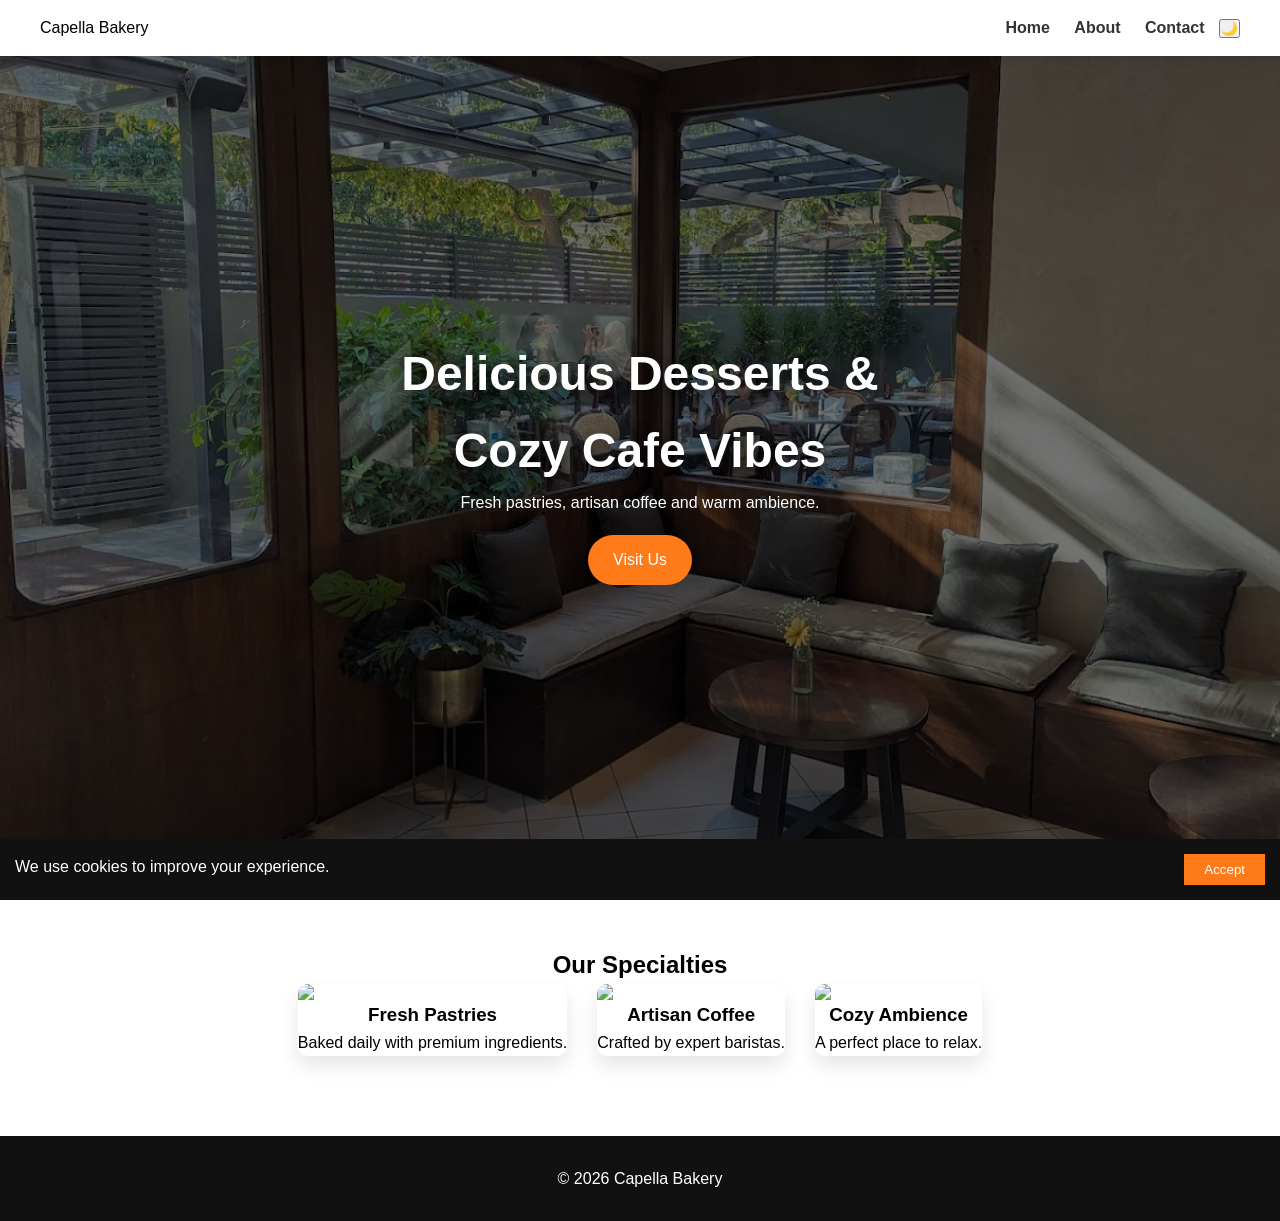
==== commit da56472f: "premium redesign" ====
--- a/index.html
+++ b/index.html
@@ -1,15 +1,14 @@
 <!DOCTYPE html>
 <html lang="en">
+
 <head>
 
 <meta charset="UTF-8">
 <meta name="viewport" content="width=device-width, initial-scale=1.0">
 
-<title>Capella Bakery & Cafe</title>
+<title>Capella Bakery</title>
 
 <link rel="stylesheet" href="style.css">
-
-<link href="https://fonts.googleapis.com/css2?family=Poppins:wght@300;400;600&display=swap" rel="stylesheet">
 
 </head>
 
@@ -17,287 +16,57 @@
 
 <header>
 
-<div class="container">
-
-<h1>Capella Bakery</h1>
-
-<button id="dark-mode-toggle" class="dark-mode-toggle" aria-label="Toggle dark mode">🌙</button>
+<div class="logo">Capella Bakery</div>
 
 <nav>
-<a href="#about">About</a>
-<a href="#offers">Offers</a>
-<a href="#menu">Menu</a>
-<a href="#testimonials">Testimonials</a>
-<a href="#events">Events</a>
-<a href="#gallery">Gallery</a>
-<a href="#instagram">Instagram</a>
-<a href="#contact">Contact</a>
+
+<a href="index.html">Home</a>
+<a href="about.html">About</a>
+<a href="contact.html">Contact</a>
+
+<button id="dark-toggle">🌙</button>
+
 </nav>
-
-</div>
 
 </header>
 
 <section class="hero">
 
-<div class="hero-text">
+<div class="hero-content">
 
-<h2>Delicious Desserts & Cozy Cafe Vibes</h2>
+<h1>Delicious Desserts & Cozy Cafe Vibes</h1>
 
-<p>Fresh pastries, artisan coffee, and unforgettable flavors.</p>
+<p>Fresh pastries, artisan coffee and warm ambience.</p>
 
-<a href="#menu" class="btn">View Menu</a>
+<a href="contact.html" class="btn">Visit Us</a>
 
 </div>
 
 </section>
 
-<section id="offers" class="section offers fade-in">
+<section class="section">
 
-<h2>Special Offers</h2>
+<h2>Our Specialties</h2>
 
-<div class="offers-grid">
+<div class="cards">
 
-<div class="offer">
-<h3>Weekend Brunch Deal</h3>
-<p>Enjoy our croissant platter with coffee for just ₹450. Valid Sat-Sun only.</p>
-<span class="offer-price">₹450</span>
+<div class="card">
+<img src="images/bakery.jpg">
+<h3>Fresh Pastries</h3>
+<p>Baked daily with premium ingredients.</p>
 </div>
 
-<div class="offer">
-<h3>Birthday Cake Special</h3>
-<p>Custom cakes starting from ₹800. Free delivery within Mangalore.</p>
-<span class="offer-price">From ₹800</span>
+<div class="card">
+<img src="images/coffee.jpg">
+<h3>Artisan Coffee</h3>
+<p>Crafted by expert baristas.</p>
 </div>
 
-<div class="offer">
-<h3>Loyalty Program</h3>
-<p>Buy 5 coffees, get the 6th free. Join our loyalty card program today!</p>
-<span class="offer-price">Free Coffee</span>
+<div class="card">
+<img src="images/interior.jpg">
+<h3>Cozy Ambience</h3>
+<p>A perfect place to relax.</p>
 </div>
-
-</div>
-
-</section>
-
-<section id="about" class="section fade-in">
-
-<h2>About Us</h2>
-
-<img src="images/macarons.jpg" alt="Our Cozy Cafe" style="width: 100%; max-width: 600px; border-radius: 10px; margin-bottom: 20px;">
-
-<p>
-At Capella Bakery we craft fresh pastries, breads and desserts daily.
-Our cafe blends premium ingredients with cozy ambience to create a perfect
-place for coffee, conversations and sweet moments.
-</p>
-
-<div class="stats">
-<div class="stat">
-<h3 class="counter" data-target="5000">0</h3>
-<p>Happy Customers</p>
-</div>
-<div class="stat">
-<h3 class="counter" data-target="100">0</h3>
-<p>Menu Items</p>
-</div>
-<div class="stat">
-<h3 class="counter" data-target="5">0</h3>
-<p>Years of Excellence</p>
-</div>
-</div>
-
-</section>
-
-<section id="menu" class="section menu fade-in">
-
-<h2>Popular Items</h2>
-
-<div class="menu-search">
-<input type="text" id="menu-search" placeholder="Search menu items...">
-</div>
-
-<div class="menu-grid">
-
-<div class="item" data-name="Chocolate Cake" data-price="₹250" data-description="Rich and moist chocolate cake with layers of chocolate ganache. Perfect for chocolate lovers.">
-<img src="images/redvelvet.jpg" alt="Chocolate Cake" class="menu-img">
-<h3>Chocolate Cake</h3>
-<p>₹250</p>
-</div>
-
-<div class="item" data-name="Blueberry Cheesecake" data-price="₹320" data-description="Creamy cheesecake topped with fresh blueberries and a graham cracker crust. A delightful treat.">
-<img src="images/dessert.jpg" alt="Blueberry Cheesecake" class="menu-img">
-<h3>Blueberry Cheesecake</h3>
-<p>₹320</p>
-</div>
-
-<div class="item" data-name="Cappuccino" data-price="₹180" data-description="Espresso with steamed milk and a layer of foam. A classic Italian coffee drink.">
-<img src="images/coffee.jpg (2).webp" alt="Cappuccino" class="menu-img">
-<h3>Cappuccino</h3>
-<p>₹180</p>
-</div>
-
-<div class="item" data-name="Butter Croissant" data-price="₹150" data-description="Flaky, buttery croissant baked fresh daily. Perfect with your morning coffee.">
-<img src="images/cafe.jpg" alt="Butter Croissant" class="menu-img">
-<h3>Butter Croissant</h3>
-<p>₹150</p>
-</div>
-
-</div>
-
-</section>
-
-<section id="testimonials" class="section testimonials fade-in">
-
-<h2>What Our Customers Say</h2>
-
-<div class="testimonials-container">
-
-<div class="testimonial active">
-<p>"Their Christmas menu was amazingly curated, pretty much liked everything we tried from the Yuletide Chicken Pot Pie to the Jingle Berry Spritz and Noel Chocolate Yule Log. The Romesco Chicken Pasta was exceptionally good as well! Although the price point is at the higher end, the dishes left us on a satisfying note."</p>
-<h4>- Riya M., Mangalore</h4>
-<div class="stars">★★★★★</div>
-<div class="rating">Food: 5/5 | Service: 5/5 | Atmosphere: 4/5</div>
-</div>
-
-<div class="testimonial">
-<p>"Loved the vibe here. The seating and atmosphere are super cozy, the kind of place where you can sit and talk for hours with a friend. The food was really good. The pasta felt authentic and different from the usual options, the sourdough open sandwich was delicious, and the baked potatoes were perfectly done. The tres leches dessert was light and not too sweet, and the hazelnut latte complemented everything really well."</p>
-<h4>- Sania R., Mangalore</h4>
-<div class="stars">★★★★★</div>
-<div class="rating">Food: 5/5 | Service: 5/5 | Atmosphere: 5/5</div>
-</div>
-
-<div class="testimonial">
-<p>"We had a wonderful experience at Capella Cafe. We ordered pancakes, Turkish Eggs, Eggs Benedict, and an English breakfast - everything was really good. The pancakes were soft, fluffy, and delicious, with super yummy cream. The Turkish Eggs were rich and flavourful, while the Eggs Benedict was perfectly done with silky hollandaise sauce. All the beverages were equally good. Lovely food and pleasant ambience."</p>
-<h4>- Fedrix D., Mangalore</h4>
-<div class="stars">★★★★★</div>
-<div class="rating">Food: 5/5 | Service: 4/5 | Atmosphere: 5/5</div>
-</div>
-
-</div>
-
-<div class="testimonial-nav">
-<button class="prev">‹</button>
-<button class="next">›</button>
-</div>
-
-</section>
-
-<section id="events" class="section events fade-in">
-
-<h2>Upcoming Events</h2>
-
-<div class="events-list">
-
-<div class="event">
-<h3>Bakery Workshop</h3>
-<p>Join us for a hands-on baking session. Learn to make our signature croissants!</p>
-<p><strong>Date:</strong> March 15, 2026 | <strong>Time:</strong> 10:00 AM - 12:00 PM</p>
-<p><strong>Fee:</strong> ₹500 (includes materials and tasting)</p>
-<a href="https://wa.me/919876543210?text=Hi%20Capella%20Bakery!%20I%20want%20to%20register%20for%20the%20Bakery%20Workshop." class="btn" target="_blank">Register Now</a>
-</div>
-
-<div class="event">
-<h3>Coffee Tasting Evening</h3>
-<p>Explore different coffee blends from around the world. Free for all customers!</p>
-<p><strong>Date:</strong> March 22, 2026 | <strong>Time:</strong> 6:00 PM - 8:00 PM</p>
-<p><strong>Fee:</strong> Free</p>
-<a href="#contact" class="btn">RSVP</a>
-</div>
-
-</div>
-
-</section>
-
-<section id="gallery" class="section gallery fade-in">
-
-<h2>Our Gallery</h2>
-
-<div class="gallery-grid">
-
-<div class="gallery-item">
-<img src="images/cafe.jpg" alt="Cafe Interior" class="gallery-img">
-</div>
-
-<div class="gallery-item">
-<img src="images/dessert.jpg" alt="Delicious Desserts" class="gallery-img">
-</div>
-
-<div class="gallery-item">
-<img src="images/coffee.jpg (2).webp" alt="Fresh Coffee" class="gallery-img">
-</div>
-
-<div class="gallery-item">
-<img src="images/hero.jpg" alt="Bakery Exterior" class="gallery-img">
-</div>
-
-<div class="gallery-item">
-<img src="images/cake1.jpg" alt="Chocolate Cake" class="gallery-img">
-</div>
-
-<div class="gallery-item">
-<img src="images/macaron1.jpg" alt="Macarons" class="gallery-img">
-</div>
-
-<div class="gallery-item">
-<img src="images/macarons.jpg" alt="Assorted Macarons" class="gallery-img">
-</div>
-
-<div class="gallery-item">
-<img src="images/pastel.jpg" alt="Pastel Desserts" class="gallery-img">
-</div>
-
-<div class="gallery-item">
-<img src="images/redvelvet.jpg" alt="Red Velvet Cake" class="gallery-img">
-</div>
-
-</div>
-
-</section>
-
-<section id="instagram" class="section blog fade-in">
-
-<h2>Follow Us on Instagram</h2>
-
-<div class="instagram-embed">
-<blockquote class="instagram-media" data-instgrm-captioned data-instgrm-permalink="https://www.instagram.com/p/DVQrE4_kXz6/?utm_source=ig_embed&amp;utm_campaign=loading" data-instgrm-version="14" style=" background:#FFF; border:0; border-radius:3px; box-shadow:0 0 1px 0 rgba(0,0,0,0.5),0 1px 10px 0 rgba(0,0,0,0.15); margin: 1px; max-width:540px; min-width:326px; padding:0; width:99.375%; width:-webkit-calc(100% - 2px); width:calc(100% - 2px);"><div style="padding:16px;"> <a href="https://www.instagram.com/p/DVQrE4_kXz6/?utm_source=ig_embed&amp;utm_campaign=loading" style=" background:#FFFFFF; line-height:0; padding:0 0; text-align:center; text-decoration:none; width:100%;" target="_blank"> <div style=" display: flex; flex-direction: row; align-items: center;"> <div style="background-color: #F4F4F4; border-radius: 50%; flex-grow: 0; height: 40px; margin-right: 14px; width: 40px;"></div> <div style="display: flex; flex-direction: column; flex-grow: 1; justify-content: center;"> <div style=" background-color: #F4F4F4; border-radius: 4px; flex-grow: 0; height: 14px; margin-bottom: 6px; width: 100px;"></div> <div style=" background-color: #F4F4F4; border-radius: 4px; flex-grow: 0; height: 14px; width: 60px;"></div></div></div><div style="padding: 19% 0;"></div> <div style="display:block; height:50px; margin:0 auto 12px; width:50px;"><svg width="50px" height="50px" viewBox="0 0 60 60" version="1.1" xmlns="https://www.w3.org/2000/svg" xmlns:xlink="https://www.w3.org/1999/xlink"><g stroke="none" stroke-width="1" fill="none" fill-rule="evenodd"><g transform="translate(-511.000000, -20.000000)" fill="#000000"><g><path d="M556.869,30.41 C554.814,30.41 553.148,32.076 553.148,34.131 C553.148,36.186 554.814,37.852 556.869,37.852 C558.924,37.852 560.59,36.186 560.59,34.131 C560.59,32.076 558.924,30.41 556.869,30.41 M541,60.657 C535.114,60.657 530.342,55.887 530.342,50 C530.342,44.114 535.114,39.342 541,39.342 C546.887,39.342 551.658,44.114 551.658,50 C551.658,55.887 546.887,60.657 541,60.657 M541,33.886 C532.1,33.886 524.886,41.1 524.886,50 C524.886,58.899 532.1,66.113 541,66.113 C549.9,66.113 557.115,58.899 557.115,50 C557.115,41.1 549.9,33.886 541,33.886 M565.378,62.101 C565.244,65.022 564.756,66.606 564.346,67.663 C563.803,69.06 563.154,70.057 562.106,71.106 C561.058,72.155 560.06,72.803 558.662,73.347 C557.607,73.757 556.021,74.244 553.102,74.378 C549.944,74.521 548.997,74.552 541,74.552 C533.003,74.552 532.056,74.521 528.898,74.378 C525.979,74.244 524.393,73.757 523.338,73.347 C521.94,72.803 520.942,72.155 519.894,71.106 C518.846,70.057 518.197,69.06 517.654,67.663 C517.244,66.606 516.755,65.022 516.623,62.101 C516.479,58.943 516.448,57.996 516.448,50 C516.448,42.003 516.479,41.056 516.623,37.899 C516.755,34.978 517.244,33.391 517.654,32.338 C518.197,30.938 518.846,29.942 519.894,28.894 C520.942,27.846 521.94,27.196 523.338,26.654 C524.393,26.244 525.979,25.756 528.898,25.623 C532.057,25.479 533.004,25.448 541,25.448 C548.997,25.448 549.943,25.479 553.102,25.623 C556.021,25.756 557.607,26.244 558.662,26.654 C560.06,27.196 561.058,27.846 562.106,28.894 C563.154,29.942 563.803,30.938 564.346,32.338 C564.756,33.391 565.244,34.978 565.378,37.899 C565.522,41.056 565.552,42.003 565.552,50 C565.552,57.996 565.522,58.943 565.378,62.101 M570.82,37.631 C570.674,34.438 570.167,32.258 569.425,30.349 C568.659,28.377 567.633,26.702 565.965,25.035 C564.297,23.368 562.623,22.342 560.652,21.575 C558.743,20.834 556.562,20.326 553.369,20.18 C550.169,20.033 549.148,20 541,20 C532.853,20 531.831,20.033 528.631,20.18 C525.438,20.326 523.257,20.834 521.349,21.575 C519.376,22.342 517.703,23.368 516.035,25.035 C514.368,26.702 513.342,28.377 512.574,30.349 C511.834,32.258 511.326,34.438 511.181,37.631 C511.035,40.831 511,41.851 511,50 C511,58.147 511.035,59.17 511.181,62.369 C511.326,65.562 511.834,67.743 512.574,69.651 C513.342,71.625 514.368,73.296 516.035,74.965 C517.703,76.634 519.376,77.658 521.349,78.425 C523.257,79.167 525.438,79.673 528.631,79.82 C531.831,79.965 532.853,80.001 541,80.001 C549.148,80.001 550.169,79.965 553.369,79.82 C556.562,79.673 558.743,79.167 560.652,78.425 C562.623,77.658 564.297,76.634 565.965,74.965 C567.633,73.296 568.659,71.625 569.425,69.651 C570.167,67.743 570.674,65.562 570.82,62.369 C570.966,59.17 571,58.147 571,50 C571,41.851 570.966,40.831 570.82,37.631"></path></g></g></g></svg></div><div style="padding-top: 8px;"> <div style=" color:#3897f0; font-family:Arial,sans-serif; font-size:14px; font-style:normal; font-weight:550; line-height:18px;">View this post on Instagram</div></div><div style="padding: 12.5% 0;"></div> <div style="display: flex; flex-direction: row; margin-bottom: 14px; align-items: center;"><div> <div style="background-color: #F4F4F4; border-radius: 50%; height: 12.5px; width: 12.5px; transform: translateX(0px) translateY(7px);"></div> <div style="background-color: #F4F4F4; height: 12.5px; transform: rotate(-45deg) translateX(3px) translateY(1px); width: 12.5px; flex-grow: 0; margin-right: 14px; margin-left: 2px;"></div> <div style="background-color: #F4F4F4; border-radius: 50%; height: 12.5px; width: 12.5px; transform: translateX(9px) translateY(-18px);"></div></div><div style="margin-left: 8px;"> <div style=" background-color: #F4F4F4; border-radius: 50%; flex-grow: 0; height: 20px; width: 20px;"></div> <div style=" width: 0; height: 0; border-top: 2px solid transparent; border-left: 6px solid #f4f4f4; border-bottom: 2px solid transparent; transform: translateX(16px) translateY(-4px) rotate(30deg)"></div></div><div style="margin-left: auto;"> <div style=" width: 0px; border-top: 8px solid #F4F4F4; border-right: 8px solid transparent; transform: translateY(16px);"></div> <div style=" background-color: #F4F4F4; flex-grow: 0; height: 12px; width: 16px; transform: translateY(-4px);"></div> <div style=" width: 0; height: 0; border-top: 8px solid #F4F4F4; border-left: 8px solid transparent; transform: translateY(-4px) translateX(8px);"></div></div></div> <div style="display: flex; flex-direction: column; flex-grow: 1; justify-content: center; margin-bottom: 24px;"> <div style=" background-color: #F4F4F4; border-radius: 4px; flex-grow: 0; height: 14px; margin-bottom: 6px; width: 224px;"></div> <div style=" background-color: #F4F4F4; border-radius: 4px; flex-grow: 0; height: 14px; width: 144px;"></div></div></a><p style=" color:#c9c8cd; font-family:Arial,sans-serif; font-size:14px; line-height:17px; margin-bottom:0; margin-top:8px; overflow:hidden; padding:8px 0 7px; text-align:center; text-overflow:ellipsis; white-space:nowrap;"><a href="https://www.instagram.com/p/DVQrE4_kXz6/?utm_source=ig_embed&amp;utm_campaign=loading" style=" color:#c9c8cd; font-family:Arial,sans-serif; font-size:14px; font-style:normal; font-weight:normal; line-height:17px; text-decoration:none;" target="_blank">A post shared by Capella Bakery (@capella.bakery)</a></p></div></blockquote>
-</div>
-
-</section>
-
-<section id="contact" class="section fade-in">
-
-<h2>Visit Us</h2>
-
-<p>Bejai Church Rd, Kodialguttu, Kadri, Mangaluru, Karnataka 575004</p>
-
-<p>Phone: +91 98765 43210 | Email: info@capellabakery.com</p>
-
-<p><strong>Opening Hours:</strong><br>
-Mon-Fri: 7:00 AM - 9:00 PM<br>
-Sat-Sun: 8:00 AM - 10:00 PM</p>
-
-<div class="contact-form">
-<h3>Contact Us</h3>
-<form action="#" method="post">
-<input type="text" name="name" placeholder="Your Name" required>
-<input type="email" name="email" placeholder="Your Email" required>
-<textarea name="message" placeholder="Your Message" required></textarea>
-<button type="submit">Send Message</button>
-</form>
-</div>
-
-<div class="reservation">
-<h3>Make a Reservation</h3>
-<p>Book a table or order ahead via WhatsApp.</p>
-<a href="https://wa.me/919876543210?text=Hello%20Capella%20Bakery!%20I%20would%20like%20to%20make%20a%20reservation." class="btn" target="_blank">Reserve Now</a>
-</div>
-
-<div class="map">
-
-<iframe
-src="https://maps.google.com/maps?q=Capella+Bakery,+Bejai+Church+Rd,+Kodialguttu,+Kadri,+Mangaluru,+Karnataka+575004&t=&z=15&ie=UTF8&iwloc=&output=embed">
-</iframe>
 
 </div>
 
@@ -305,61 +74,20 @@
 
 <footer>
 
-<div class="footer-content">
+<p>© 2026 Capella Bakery</p>
 
-<p>© 2026 Capella Bakery. All rights reserved.</p>
+</footer>
 
-<div class="social-media">
-<a href="#" target="_blank" aria-label="Facebook">📘 Facebook</a>
-<a href="#" target="_blank" aria-label="Instagram">📷 Instagram</a>
-<a href="#" target="_blank" aria-label="Twitter">🐦 Twitter</a>
-</div>
+<div id="cookie-consent">
 
-<div class="newsletter">
-<h3>Subscribe to Our Newsletter</h3>
-<form action="#" method="post">
-<input type="email" placeholder="Enter your email" required>
-<button type="submit">Subscribe</button>
-</form>
-</div>
+<p>We use cookies to improve your experience.</p>
+
+<button id="accept-cookies">Accept</button>
 
 </div>
 
-</footer>
-
 <script src="script.js"></script>
 
-<!-- WhatsApp Button -->
-<a href="https://wa.me/919876543210?text=Hello%20Capella%20Bakery!" class="whatsapp-float" target="_blank" aria-label="Contact us on WhatsApp">
-  📱 WhatsApp
-</a>
+</body>
 
-<!-- Back to Top Button -->
-<button id="back-to-top" class="back-to-top" aria-label="Back to top">↑</button>
-
-<!-- Image Modal -->
-<div id="image-modal" class="modal">
-<span class="close">&times;</span>
-<img class="modal-content" id="modal-img">
-</div>
-
-<!-- Menu Item Modal -->
-<div id="menu-modal" class="modal">
-<span class="close" id="menu-close">&times;</span>
-<div class="modal-content menu-modal-content">
-<h2 id="menu-item-name"></h2>
-<p id="menu-item-description"></p>
-<p id="menu-item-price"></p>
-<button class="btn">Order Now</button>
-</div>
-</div>
-
-<!-- Cookie Consent -->
-<div id="cookie-consent" class="cookie-consent">
-<p>We use cookies to improve your experience. <a href="#">Learn more</a></p>
-<button id="accept-cookies">Accept</button>
-</div>
-
-<script async src="//www.instagram.com/embed.js"></script>
-</body>
 </html>
--- a/style.css
+++ b/style.css
@@ -2,793 +2,186 @@
 margin:0;
 padding:0;
 box-sizing:border-box;
-font-family:'Poppins',sans-serif;
+font-family:Arial;
 }
 
 body{
-background:#fafafa;
-color:#222;
+line-height:1.6;
 }
 
-/* HEADER */
+header{
 
-header{
-background:#111;
-color:white;
-padding:20px;
-}
-
-.container{
+position:sticky;
+top:0;
+background:white;
 display:flex;
 justify-content:space-between;
 align-items:center;
-max-width:1100px;
-margin:auto;
+padding:15px 40px;
+box-shadow:0 2px 10px rgba(0,0,0,0.1);
+z-index:1000;
+
 }
 
 nav a{
-color:white;
-margin-left:20px;
+margin:0 10px;
 text-decoration:none;
-font-weight:500;
+color:#333;
+font-weight:600;
 }
 
-/* HERO */
+.hero{
 
-.hero{
-height:90vh;
-background:url("images/hero.jpg") center/cover no-repeat fixed;
+min-height:90vh;
+
+background:url("images/hero.jpg") center/cover no-repeat;
+
 display:flex;
 align-items:center;
 justify-content:center;
+
 text-align:center;
-padding:20px;
+color:white;
+
 position:relative;
+
 }
 
 .hero::before{
+
 content:"";
+
 position:absolute;
 top:0;
 left:0;
 width:100%;
 height:100%;
+
 background:rgba(0,0,0,0.55);
+
 }
 
-.hero-text{
+.hero-content{
+
 position:relative;
-color:white;
 max-width:600px;
+
 }
 
-.hero h2{
-font-size:42px;
-margin-bottom:20px;
-text-shadow:0 3px 10px rgba(0,0,0,0.8);
+.hero h1{
+
+font-size:3rem;
+text-shadow:0 4px 15px rgba(0,0,0,0.6);
+
 }
 
-.hero p{
-font-size:18px;
-margin-bottom:25px;
-}
+.btn{
 
-/* BUTTON */
+display:inline-block;
+margin-top:20px;
+padding:12px 25px;
 
-.btn{
-background:#d4af37;
-color:black;
-padding:14px 28px;
+background:#ff7a18;
+color:white;
+
+text-decoration:none;
 border-radius:30px;
-text-decoration:none;
-font-weight:600;
-transition:0.3s;
+
+transition:.3s;
+
 }
 
 .btn:hover{
-background:#c19a2b;
-transform:scale(1.05);
+
+background:#ff5500;
+
 }
 
-/* SECTION */
+.section{
 
-.section{
-padding:70px 20px;
+padding:80px 10%;
 text-align:center;
-max-width:1000px;
-margin:auto;
+
 }
 
-.section h2{
-font-size:32px;
-margin-bottom:25px;
+.cards{
+
+display:flex;
+gap:30px;
+flex-wrap:wrap;
+justify-content:center;
+
 }
 
-/* STATS */
+.card{
 
-.stats {
-display: flex;
-justify-content: space-around;
-margin-top: 30px;
-flex-wrap: wrap;
+max-width:300px;
+
+box-shadow:0 10px 20px rgba(0,0,0,0.1);
+
+border-radius:10px;
+overflow:hidden;
+
 }
 
-.stat {
-text-align: center;
-margin: 10px;
+.card img{
+
+width:100%;
+display:block;
+
 }
 
-.stat h3 {
-font-size: 36px;
-color: #d4af37;
-margin-bottom: 5px;
+footer{
+
+padding:30px;
+text-align:center;
+
+background:#111;
+color:white;
+
 }
 
-.stat p {
-font-weight: 600;
+#cookie-consent{
+
+position:fixed;
+
+bottom:0;
+left:0;
+
+width:100%;
+
+background:#111;
+color:white;
+
+display:flex;
+justify-content:space-between;
+
+padding:15px;
+
 }
 
-/* OFFERS */
+#cookie-consent button{
 
-.offers-grid{
-display:grid;
-grid-template-columns:repeat(auto-fit,minmax(250px,1fr));
-gap:20px;
-margin-top:20px;
+background:#ff7a18;
+border:none;
+
+padding:8px 20px;
+
+color:white;
+
+cursor:pointer;
+
 }
 
-.offer{
-background: linear-gradient(135deg, #ffeaa7, #fab1a0);
-padding:25px;
-border-radius:10px;
-box-shadow:0 6px 20px rgba(0,0,0,0.1);
-transition: 0.3s;
-text-align:left;
+.dark-mode{
+
+background:#121212;
+color:white;
+
 }
 
-.offer:hover {
-transform: translateY(-5px);
-box-shadow: 0 10px 30px rgba(0,0,0,0.2);
-}
+.dark-mode header{
 
-.offer h3{
-color:#d63031;
-margin-bottom:10px;
-}
+background:#1f1f1f;
 
-.offer p{
-margin-bottom:15px;
-color:#333;
-}
-
-.offer-price{
-font-size:18px;
-font-weight:bold;
-color:#e17055;
-}
-
-/* MENU */
-
-.menu-search {
-margin-bottom: 20px;
-}
-
-.menu-search input {
-width: 100%;
-max-width: 400px;
-padding: 10px;
-border: 2px solid #ddd;
-border-radius: 25px;
-font-size: 16px;
-outline: none;
-transition: 0.3s;
-}
-
-.menu-search input:focus {
-border-color: #d63031;
-}
-
-.menu-grid{
-display:grid;
-grid-template-columns:repeat(auto-fit,minmax(220px,1fr));
-gap:20px;
-margin-top:20px;
-}
-
-.item{
-background:white;
-padding:25px;
-border-radius:10px;
-box-shadow:0 6px 20px rgba(0,0,0,0.1);
-transition: 0.3s;
-}
-
-.item:hover {
-transform: translateY(-5px);
-box-shadow: 0 10px 30px rgba(0,0,0,0.2);
-}
-
-.item img {
-width: 100%;
-height: 150px;
-object-fit: cover;
-border-radius: 8px;
-margin-bottom: 15px;
-cursor: pointer;
-}
-
-/* TESTIMONIALS */
-
-.testimonials-container {
-position: relative;
-overflow: hidden;
-height: 200px;
-}
-
-.testimonial {
-position: absolute;
-top: 0;
-left: 0;
-width: 100%;
-opacity: 0;
-transform: translateX(100%);
-transition: all 0.5s ease;
-text-align: center;
-}
-
-.testimonial.active {
-opacity: 1;
-transform: translateX(0);
-}
-
-.testimonial p {
-font-style: italic;
-margin-bottom: 10px;
-}
-
-.testimonial h4 {
-color: #d4af37;
-margin-bottom: 5px;
-}
-
-.stars {
-color: #ffd700;
-font-size: 18px;
-}
-
-.rating {
-font-size: 14px;
-color: #666;
-margin-top: 5px;
-font-weight: 500;
-}
-
-.testimonial-nav {
-text-align: center;
-margin-top: 20px;
-}
-
-.testimonial-nav button {
-background: #d4af37;
-color: black;
-border: none;
-padding: 10px 15px;
-margin: 0 5px;
-border-radius: 50%;
-cursor: pointer;
-font-size: 18px;
-transition: 0.3s;
-}
-
-.testimonial-nav button:hover {
-background: #c19a2b;
-}
-
-/* EVENTS */
-
-.events-list {
-display: grid;
-grid-template-columns: repeat(auto-fit, minmax(300px, 1fr));
-gap: 20px;
-margin-top: 20px;
-}
-
-.event {
-background: white;
-padding: 25px;
-border-radius: 10px;
-box-shadow: 0 6px 20px rgba(0,0,0,0.1);
-transition: 0.3s;
-}
-
-.event:hover {
-transform: translateY(-5px);
-box-shadow: 0 10px 30px rgba(0,0,0,0.2);
-}
-
-.event h3 {
-color: #d63031;
-margin-bottom: 10px;
-}
-
-.event p {
-margin-bottom: 8px;
-color: #555;
-}
-
-.event strong {
-color: #333;
-}
-
-/* MAP */
-
-.map iframe{
-width:100%;
-height:350px;
-border:0;
-border-radius:10px;
-}
-
-/* CONTACT FORM */
-
-.contact-form {
-margin-top: 30px;
-background: white;
-padding: 20px;
-border-radius: 10px;
-box-shadow: 0 6px 20px rgba(0,0,0,0.1);
-max-width: 500px;
-margin-left: auto;
-margin-right: auto;
-}
-
-.contact-form h3 {
-text-align: center;
-margin-bottom: 20px;
-}
-
-.contact-form form {
-display: flex;
-flex-direction: column;
-gap: 15px;
-}
-
-.contact-form input,
-.contact-form textarea {
-padding: 10px;
-border: 1px solid #ddd;
-border-radius: 5px;
-font-family: inherit;
-}
-
-.contact-form textarea {
-height: 100px;
-resize: vertical;
-}
-
-.contact-form button {
-background: #d4af37;
-color: black;
-border: none;
-padding: 12px;
-border-radius: 5px;
-cursor: pointer;
-font-weight: 600;
-transition: 0.3s;
-}
-
-.contact-form button:hover {
-background: #c19a2b;
-}
-
-/* RESERVATION */
-
-.reservation {
-margin-top: 30px;
-text-align: center;
-background: #f9f9f9;
-padding: 20px;
-border-radius: 10px;
-}
-
-.reservation h3 {
-margin-bottom: 10px;
-}
-
-.reservation p {
-margin-bottom: 15px;
-}
-
-/* GALLERY */
-
-.gallery-grid {
-display: grid;
-grid-template-columns: repeat(auto-fit, minmax(250px, 1fr));
-gap: 20px;
-margin-top: 20px;
-}
-
-.gallery-item {
-overflow: hidden;
-border-radius: 10px;
-box-shadow: 0 6px 20px rgba(0,0,0,0.1);
-transition: 0.3s;
-}
-
-.gallery-item:hover {
-transform: scale(1.05);
-}
-
-.gallery-img {
-width: 100%;
-height: 200px;
-object-fit: cover;
-cursor: pointer;
-}
-
-/* BLOG */
-
-.blog-posts {
-display: grid;
-grid-template-columns: repeat(auto-fit, minmax(300px, 1fr));
-gap: 20px;
-margin-top: 20px;
-}
-
-.blog-post {
-background: white;
-border-radius: 10px;
-overflow: hidden;
-box-shadow: 0 6px 20px rgba(0,0,0,0.1);
-transition: 0.3s;
-}
-
-.blog-post:hover {
-transform: translateY(-5px);
-}
-
-.blog-post img {
-width: 100%;
-height: 150px;
-object-fit: cover;
-}
-
-.blog-post h3 {
-padding: 15px 15px 5px;
-margin: 0;
-}
-
-.blog-post p {
-padding: 0 15px;
-color: #666;
-}
-
-.blog-post .btn {
-margin: 15px;
-}
-
-/* ANIMATIONS */
-
-.fade-in {
-opacity: 0;
-transform: translateY(30px);
-transition: opacity 0.6s ease, transform 0.6s ease;
-}
-
-.fade-in.visible {
-opacity: 1;
-transform: translateY(0);
-}
-
-/* DARK MODE */
-
-.dark-mode-toggle {
-background: none;
-border: none;
-font-size: 24px;
-cursor: pointer;
-margin-left: auto;
-transition: 0.3s;
-}
-
-.dark-mode-toggle:hover {
-transform: scale(1.1);
-}
-
-body.dark-mode {
-background: #222;
-color: #f9f9f9;
-}
-
-body.dark-mode header {
-background: #111;
-}
-
-body.dark-mode .item,
-body.dark-mode .testimonial,
-body.dark-mode .contact-form,
-body.dark-mode .reservation {
-background: #333;
-color: #f9f9f9;
-}
-
-body.dark-mode .newsletter {
-background: #333;
-}
-
-body.dark-mode footer {
-background: #111;
-}
-
-/* FOOTER */
-
-footer{
-background:#111;
-color:white;
-padding:40px 20px;
-margin-top:50px;
-}
-
-.footer-content {
-max-width: 1000px;
-margin: auto;
-text-align: center;
-}
-
-.social-media {
-margin: 20px 0;
-}
-
-.social-media a {
-color: white;
-margin: 0 15px;
-text-decoration: none;
-font-weight: 500;
-transition: 0.3s;
-}
-
-.social-media a:hover {
-color: #d4af37;
-}
-
-.newsletter {
-margin-top: 20px;
-}
-
-.newsletter h3 {
-margin-bottom: 10px;
-font-size: 18px;
-}
-
-.newsletter form {
-display: flex;
-justify-content: center;
-gap: 10px;
-flex-wrap: wrap;
-}
-
-.newsletter input {
-padding: 10px;
-border: none;
-border-radius: 5px;
-width: 250px;
-}
-
-.newsletter button {
-background: #d4af37;
-color: black;
-border: none;
-padding: 10px 20px;
-border-radius: 5px;
-cursor: pointer;
-font-weight: 600;
-transition: 0.3s;
-}
-
-.newsletter button:hover {
-background: #c19a2b;
-}
-
-/* WHATSAPP BUTTON */
-
-.whatsapp-float {
-position: fixed;
-bottom: 20px;
-right: 20px;
-background: #25d366;
-color: white;
-padding: 12px 16px;
-border-radius: 50px;
-text-decoration: none;
-font-weight: 600;
-box-shadow: 0 4px 12px rgba(0,0,0,0.3);
-transition: 0.3s;
-z-index: 1000;
-}
-
-.whatsapp-float:hover {
-background: #128c7e;
-transform: scale(1.05);
-}
-
-/* BACK TO TOP */
-
-.back-to-top {
-position: fixed;
-bottom: 80px;
-right: 20px;
-background: #d4af37;
-color: black;
-border: none;
-width: 50px;
-height: 50px;
-border-radius: 50%;
-font-size: 20px;
-cursor: pointer;
-box-shadow: 0 4px 12px rgba(0,0,0,0.3);
-transition: 0.3s;
-z-index: 999;
-opacity: 0;
-visibility: hidden;
-}
-
-.back-to-top.show {
-opacity: 1;
-visibility: visible;
-}
-
-.back-to-top:hover {
-background: #c19a2b;
-transform: scale(1.1);
-}
-
-/* IMAGE MODAL */
-
-.modal {
-display: none;
-position: fixed;
-z-index: 1000;
-left: 0;
-top: 0;
-width: 100%;
-height: 100%;
-background-color: rgba(0,0,0,0.9);
-}
-
-.modal-content {
-margin: auto;
-display: block;
-max-width: 90%;
-max-height: 90%;
-}
-
-.close {
-position: absolute;
-top: 15px;
-right: 35px;
-color: #f1f1f1;
-font-size: 40px;
-font-weight: bold;
-cursor: pointer;
-}
-
-.close:hover,
-.close:focus {
-color: #bbb;
-}
-
-/* MENU MODAL */
-
-.menu-modal-content {
-background: white;
-padding: 30px;
-border-radius: 10px;
-max-width: 500px;
-text-align: center;
-}
-
-.menu-modal-content h2 {
-color: #d63031;
-margin-bottom: 15px;
-}
-
-.menu-modal-content p {
-margin-bottom: 10px;
-}
-
-.menu-modal-content #menu-item-price {
-font-size: 20px;
-font-weight: bold;
-color: #e17055;
-}
-
-/* COOKIE CONSENT */
-
-.cookie-consent {
-position: fixed;
-bottom: 0;
-left: 0;
-width: 100%;
-background: #333;
-color: white;
-padding: 15px;
-text-align: center;
-z-index: 1001;
-}
-
-.cookie-consent p {
-margin: 0;
-display: inline;
-}
-
-.cookie-consent a {
-color: #d4af37;
-}
-
-.cookie-consent button {
-background: #d4af37;
-color: black;
-border: none;
-padding: 8px 16px;
-margin-left: 10px;
-border-radius: 5px;
-cursor: pointer;
-font-weight: 600;
-}
-
-.cookie-consent.hide {
-display: none;
-}
-
-/* MOBILE */
-
-@media(max-width:768px){
-
-.container{
-flex-direction:column;
-gap:10px;
-}
-
-.hero h2{
-font-size:28px;
-}
-
-.hero{
-height:80vh;
-}
-
-/* SMALL MOBILE */
-
-@media(max-width:480px){
-
-.hero h2{
-font-size:24px;
-}
-
-.hero p{
-font-size:16px;
-}
-
-.btn{
-padding:12px 24px;
-font-size:14px;
-}
-
-.section h2{
-font-size:28px;
-}
-
-.gallery-grid {
-grid-template-columns: repeat(auto-fit, minmax(150px, 1fr));
-gap: 10px;
-}
-
-.gallery-img {
-height: 120px;
-}
-
-.testimonials-container {
-height: 250px;
-}
-
-}
+}
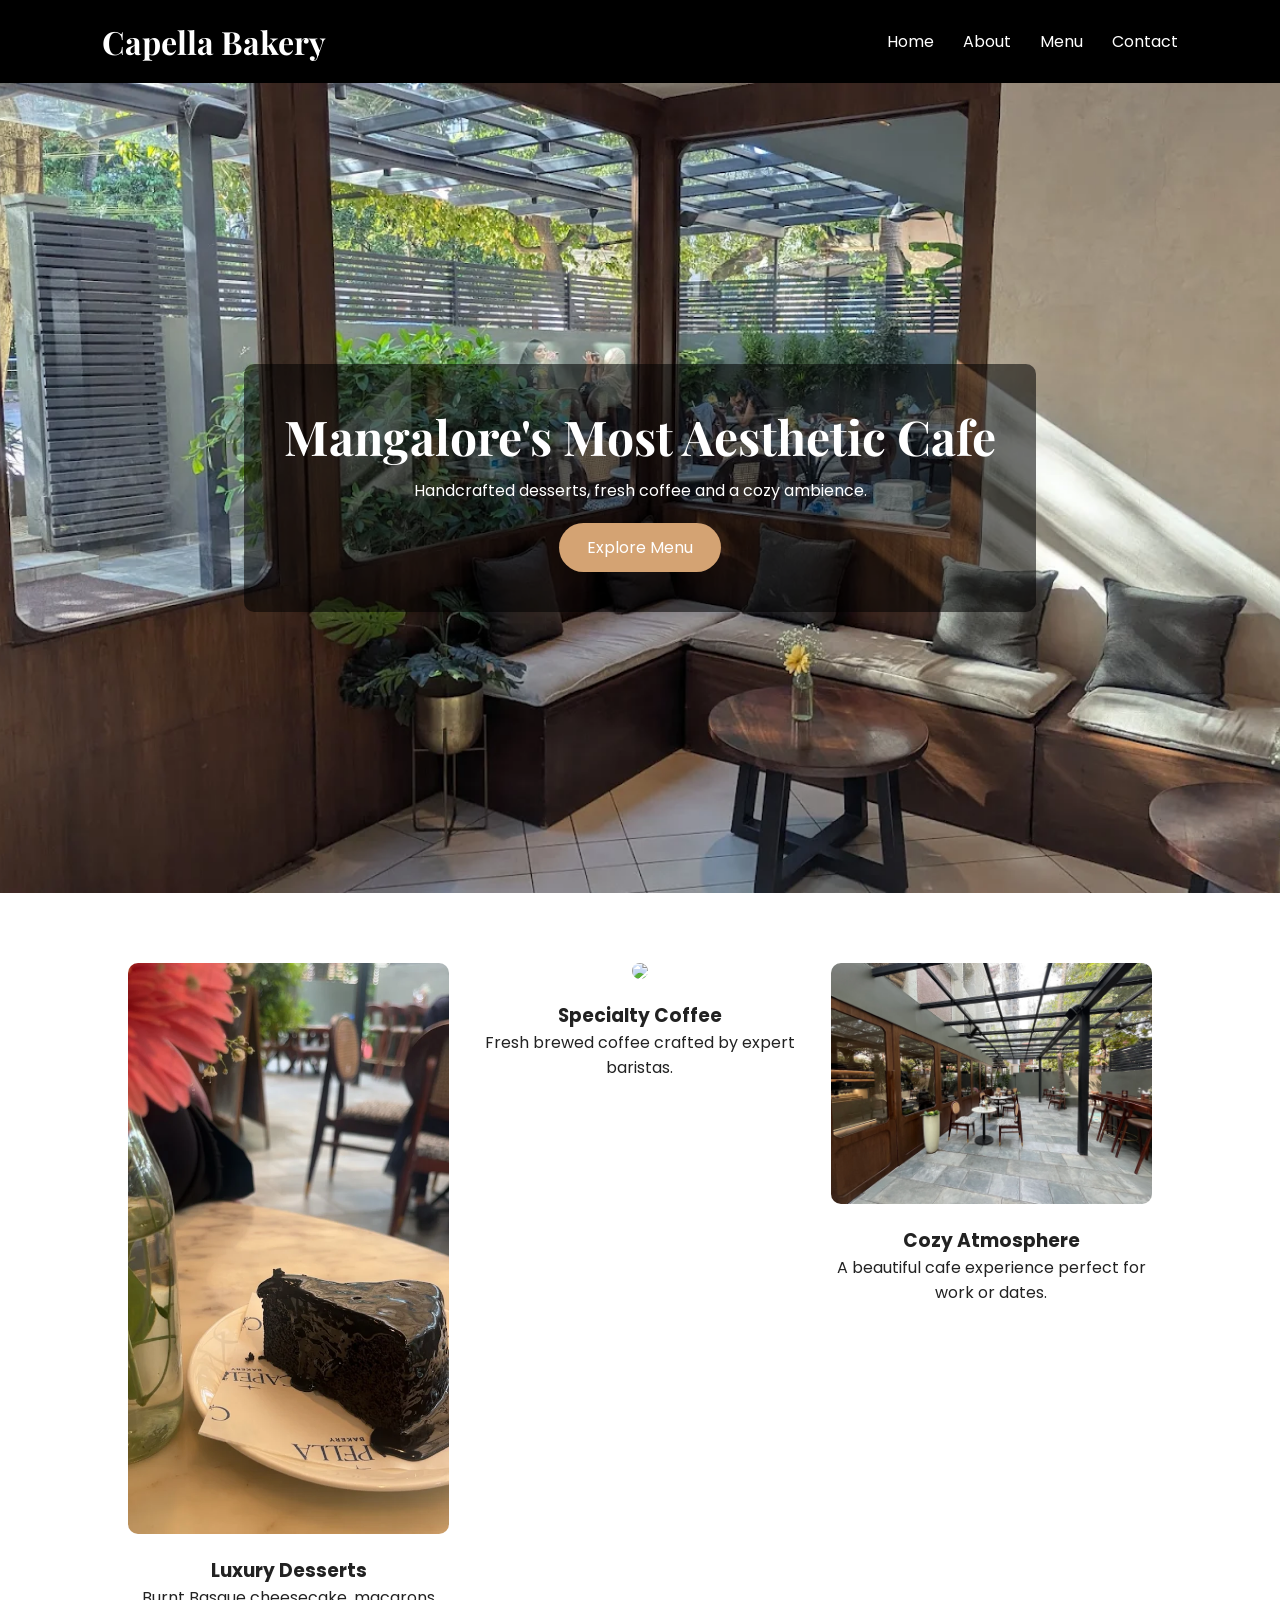
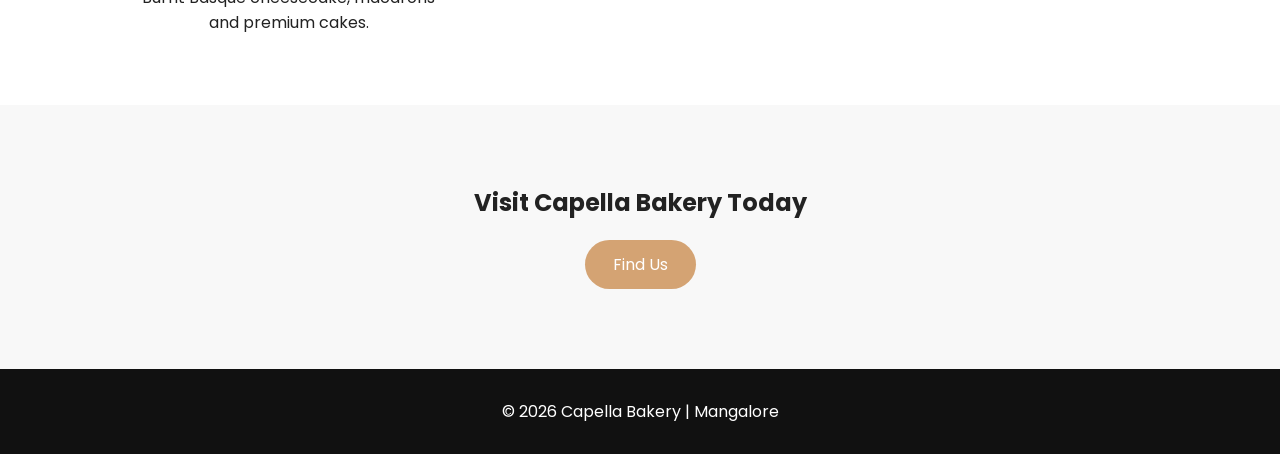
==== commit 4eac6b2f: "Capella premium website" ====
--- a/index.html
+++ b/index.html
@@ -1,93 +1,97 @@
 <!DOCTYPE html>
 <html lang="en">
-
 <head>
 
 <meta charset="UTF-8">
 <meta name="viewport" content="width=device-width, initial-scale=1.0">
 
-<title>Capella Bakery</title>
+<title>Capella Bakery | Premium Cafe in Mangalore</title>
 
 <link rel="stylesheet" href="style.css">
+
+<link href="https://fonts.googleapis.com/css2?family=Playfair+Display:wght@500;700&family=Poppins:wght@300;400;500&display=swap" rel="stylesheet">
 
 </head>
 
 <body>
 
-<header>
+<header class="navbar">
 
-<div class="logo">Capella Bakery</div>
+<h1 class="logo">Capella Bakery</h1>
 
 <nav>
 
 <a href="index.html">Home</a>
 <a href="about.html">About</a>
+<a href="menu.html">Menu</a>
 <a href="contact.html">Contact</a>
-
-<button id="dark-toggle">🌙</button>
 
 </nav>
 
 </header>
 
+
 <section class="hero">
 
 <div class="hero-content">
 
-<h1>Delicious Desserts & Cozy Cafe Vibes</h1>
+<h2>Mangalore's Most Aesthetic Cafe</h2>
 
-<p>Fresh pastries, artisan coffee and warm ambience.</p>
+<p>Handcrafted desserts, fresh coffee and a cozy ambience.</p>
 
-<a href="contact.html" class="btn">Visit Us</a>
+<a href="menu.html" class="btn">Explore Menu</a>
 
 </div>
 
 </section>
 
-<section class="section">
 
-<h2>Our Specialties</h2>
+<section class="features">
 
-<div class="cards">
+<div class="feature">
 
-<div class="card">
-<img src="images/bakery.jpg">
-<h3>Fresh Pastries</h3>
-<p>Baked daily with premium ingredients.</p>
+<img src="images/desserts.jpg">
+<h3>Luxury Desserts</h3>
+<p>Burnt Basque cheesecake, macarons and premium cakes.</p>
+
 </div>
 
-<div class="card">
+<div class="feature">
+
 <img src="images/coffee.jpg">
-<h3>Artisan Coffee</h3>
-<p>Crafted by expert baristas.</p>
+<h3>Specialty Coffee</h3>
+<p>Fresh brewed coffee crafted by expert baristas.</p>
+
 </div>
 
-<div class="card">
+<div class="feature">
+
 <img src="images/interior.jpg">
-<h3>Cozy Ambience</h3>
-<p>A perfect place to relax.</p>
-</div>
+<h3>Cozy Atmosphere</h3>
+<p>A beautiful cafe experience perfect for work or dates.</p>
 
 </div>
 
 </section>
 
+
+<section class="cta">
+
+<h2>Visit Capella Bakery Today</h2>
+
+<a href="contact.html" class="btn">Find Us</a>
+
+</section>
+
+
 <footer>
 
-<p>© 2026 Capella Bakery</p>
+<p>© 2026 Capella Bakery | Mangalore</p>
 
 </footer>
 
-<div id="cookie-consent">
-
-<p>We use cookies to improve your experience.</p>
-
-<button id="accept-cookies">Accept</button>
-
-</div>
 
 <script src="script.js"></script>
 
 </body>
-
 </html>
--- a/style.css
+++ b/style.css
@@ -2,186 +2,91 @@
 margin:0;
 padding:0;
 box-sizing:border-box;
-font-family:Arial;
 }
 
 body{
-line-height:1.6;
+font-family:Poppins;
+color:#222;
+background:#fff;
 }
 
-header{
-
-position:sticky;
-top:0;
-background:white;
+.navbar{
 display:flex;
 justify-content:space-between;
 align-items:center;
-padding:15px 40px;
-box-shadow:0 2px 10px rgba(0,0,0,0.1);
-z-index:1000;
+padding:20px 8%;
+background:#000;
+}
 
+.logo{
+color:white;
+font-family:Playfair Display;
 }
 
 nav a{
-margin:0 10px;
+color:white;
+margin-left:25px;
 text-decoration:none;
-color:#333;
-font-weight:600;
 }
 
 .hero{
-
-min-height:90vh;
-
+height:90vh;
 background:url("images/hero.jpg") center/cover no-repeat;
-
 display:flex;
 align-items:center;
 justify-content:center;
-
 text-align:center;
-color:white;
-
-position:relative;
-
-}
-
-.hero::before{
-
-content:"";
-
-position:absolute;
-top:0;
-left:0;
-width:100%;
-height:100%;
-
-background:rgba(0,0,0,0.55);
-
 }
 
 .hero-content{
-
-position:relative;
-max-width:600px;
-
+background:rgba(0,0,0,0.55);
+padding:40px;
+border-radius:10px;
+color:white;
 }
 
-.hero h1{
-
-font-size:3rem;
-text-shadow:0 4px 15px rgba(0,0,0,0.6);
-
+.hero h2{
+font-size:48px;
+font-family:Playfair Display;
+margin-bottom:10px;
 }
 
 .btn{
-
 display:inline-block;
 margin-top:20px;
-padding:12px 25px;
-
-background:#ff7a18;
+padding:12px 28px;
+background:#d4a373;
 color:white;
-
 text-decoration:none;
 border-radius:30px;
-
-transition:.3s;
-
 }
 
-.btn:hover{
-
-background:#ff5500;
-
+.features{
+display:grid;
+grid-template-columns:repeat(auto-fit,minmax(250px,1fr));
+gap:30px;
+padding:70px 10%;
 }
 
-.section{
-
-padding:80px 10%;
+.feature{
 text-align:center;
-
 }
 
-.cards{
-
-display:flex;
-gap:30px;
-flex-wrap:wrap;
-justify-content:center;
-
+.feature img{
+width:100%;
+border-radius:10px;
+margin-bottom:15px;
 }
 
-.card{
-
-max-width:300px;
-
-box-shadow:0 10px 20px rgba(0,0,0,0.1);
-
-border-radius:10px;
-overflow:hidden;
-
-}
-
-.card img{
-
-width:100%;
-display:block;
-
+.cta{
+text-align:center;
+padding:80px 20px;
+background:#f8f8f8;
 }
 
 footer{
-
+text-align:center;
 padding:30px;
-text-align:center;
-
 background:#111;
 color:white;
-
-}
-
-#cookie-consent{
-
-position:fixed;
-
-bottom:0;
-left:0;
-
-width:100%;
-
-background:#111;
-color:white;
-
-display:flex;
-justify-content:space-between;
-
-padding:15px;
-
-}
-
-#cookie-consent button{
-
-background:#ff7a18;
-border:none;
-
-padding:8px 20px;
-
-color:white;
-
-cursor:pointer;
-
-}
-
-.dark-mode{
-
-background:#121212;
-color:white;
-
-}
-
-.dark-mode header{
-
-background:#1f1f1f;
-
 }
